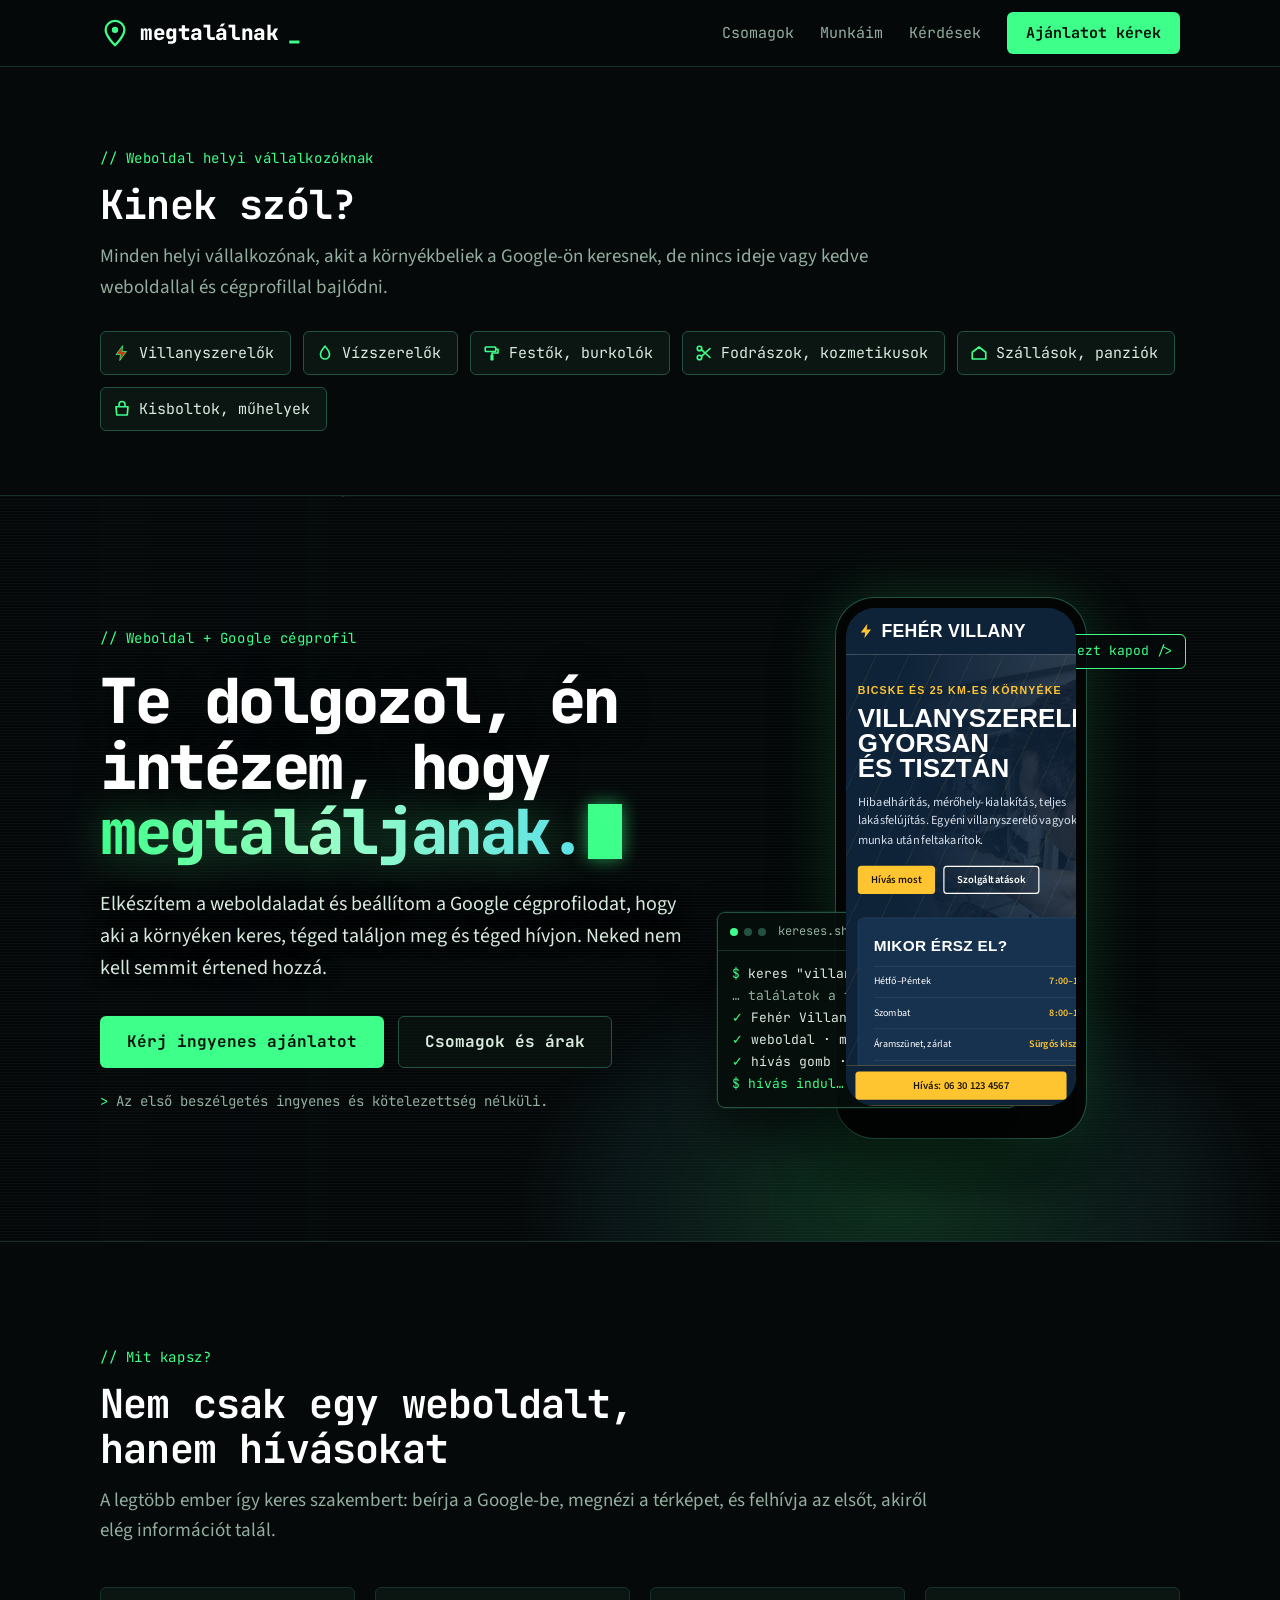
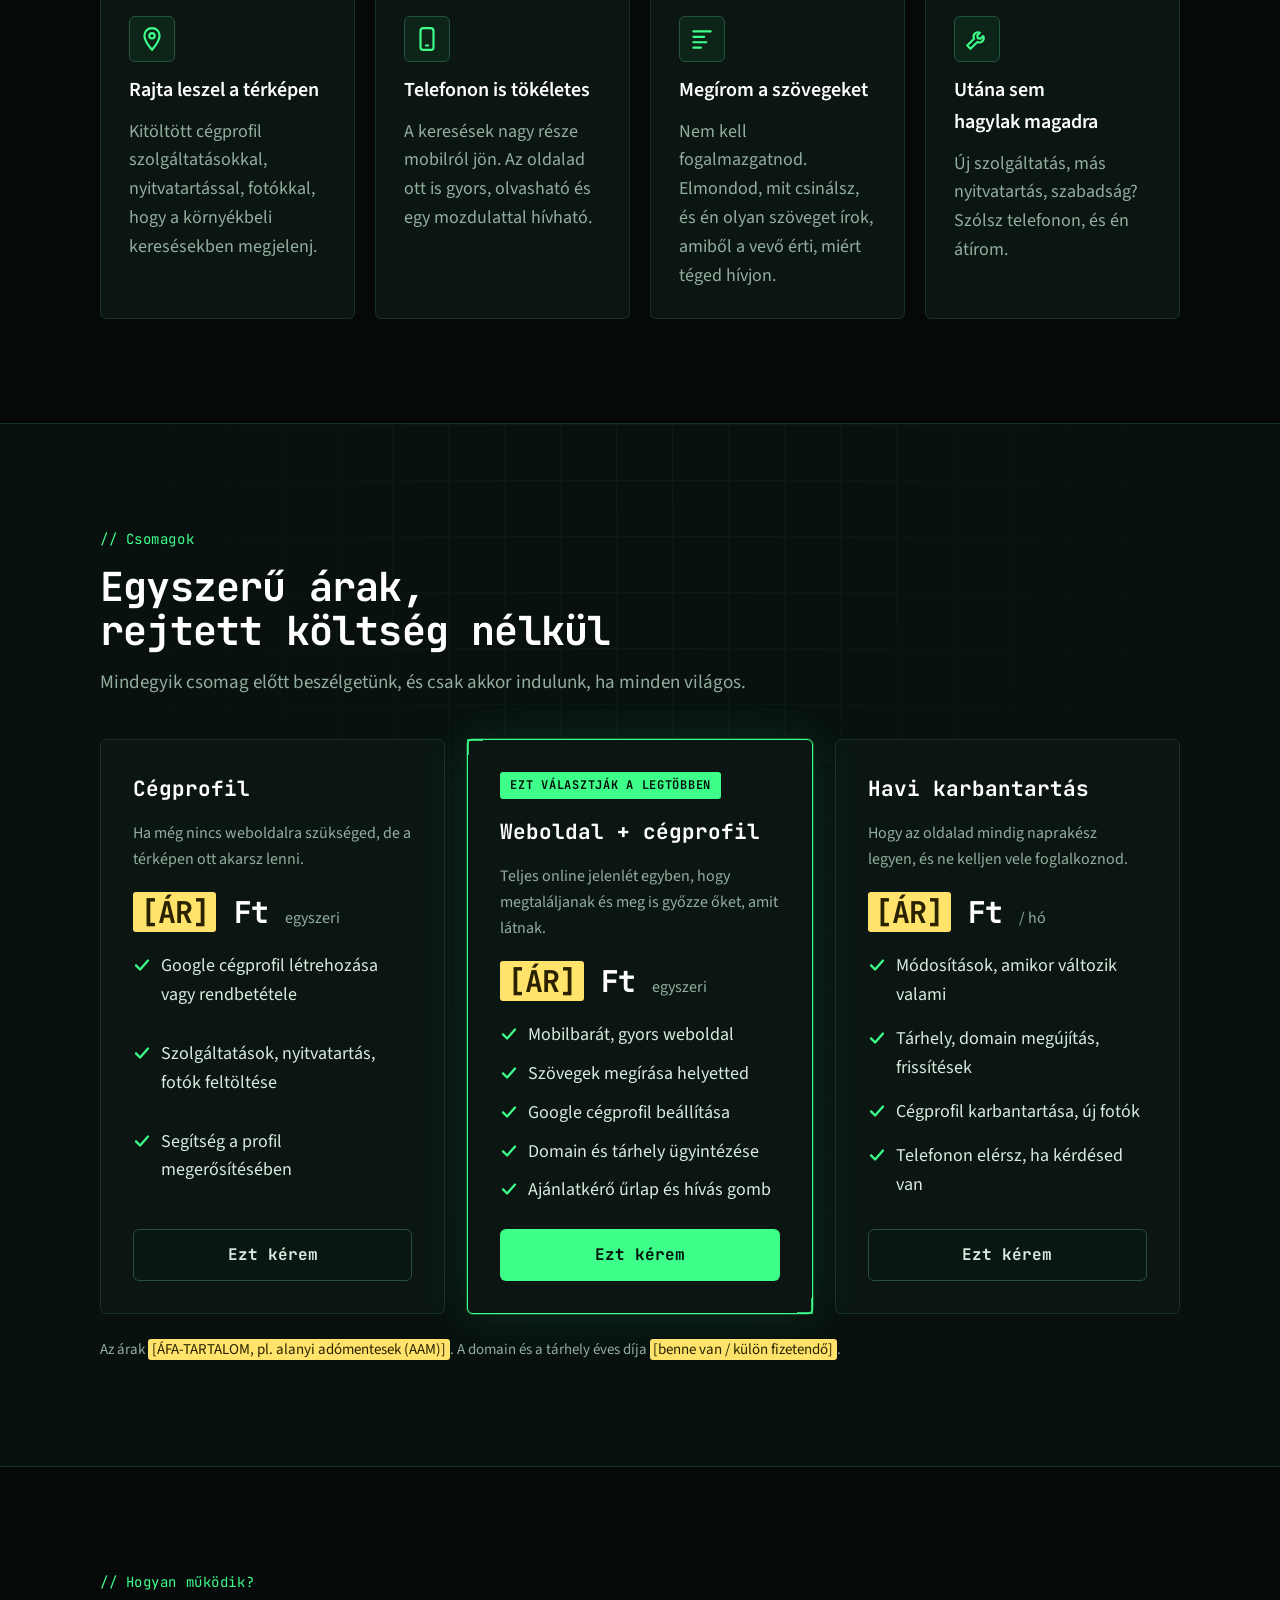
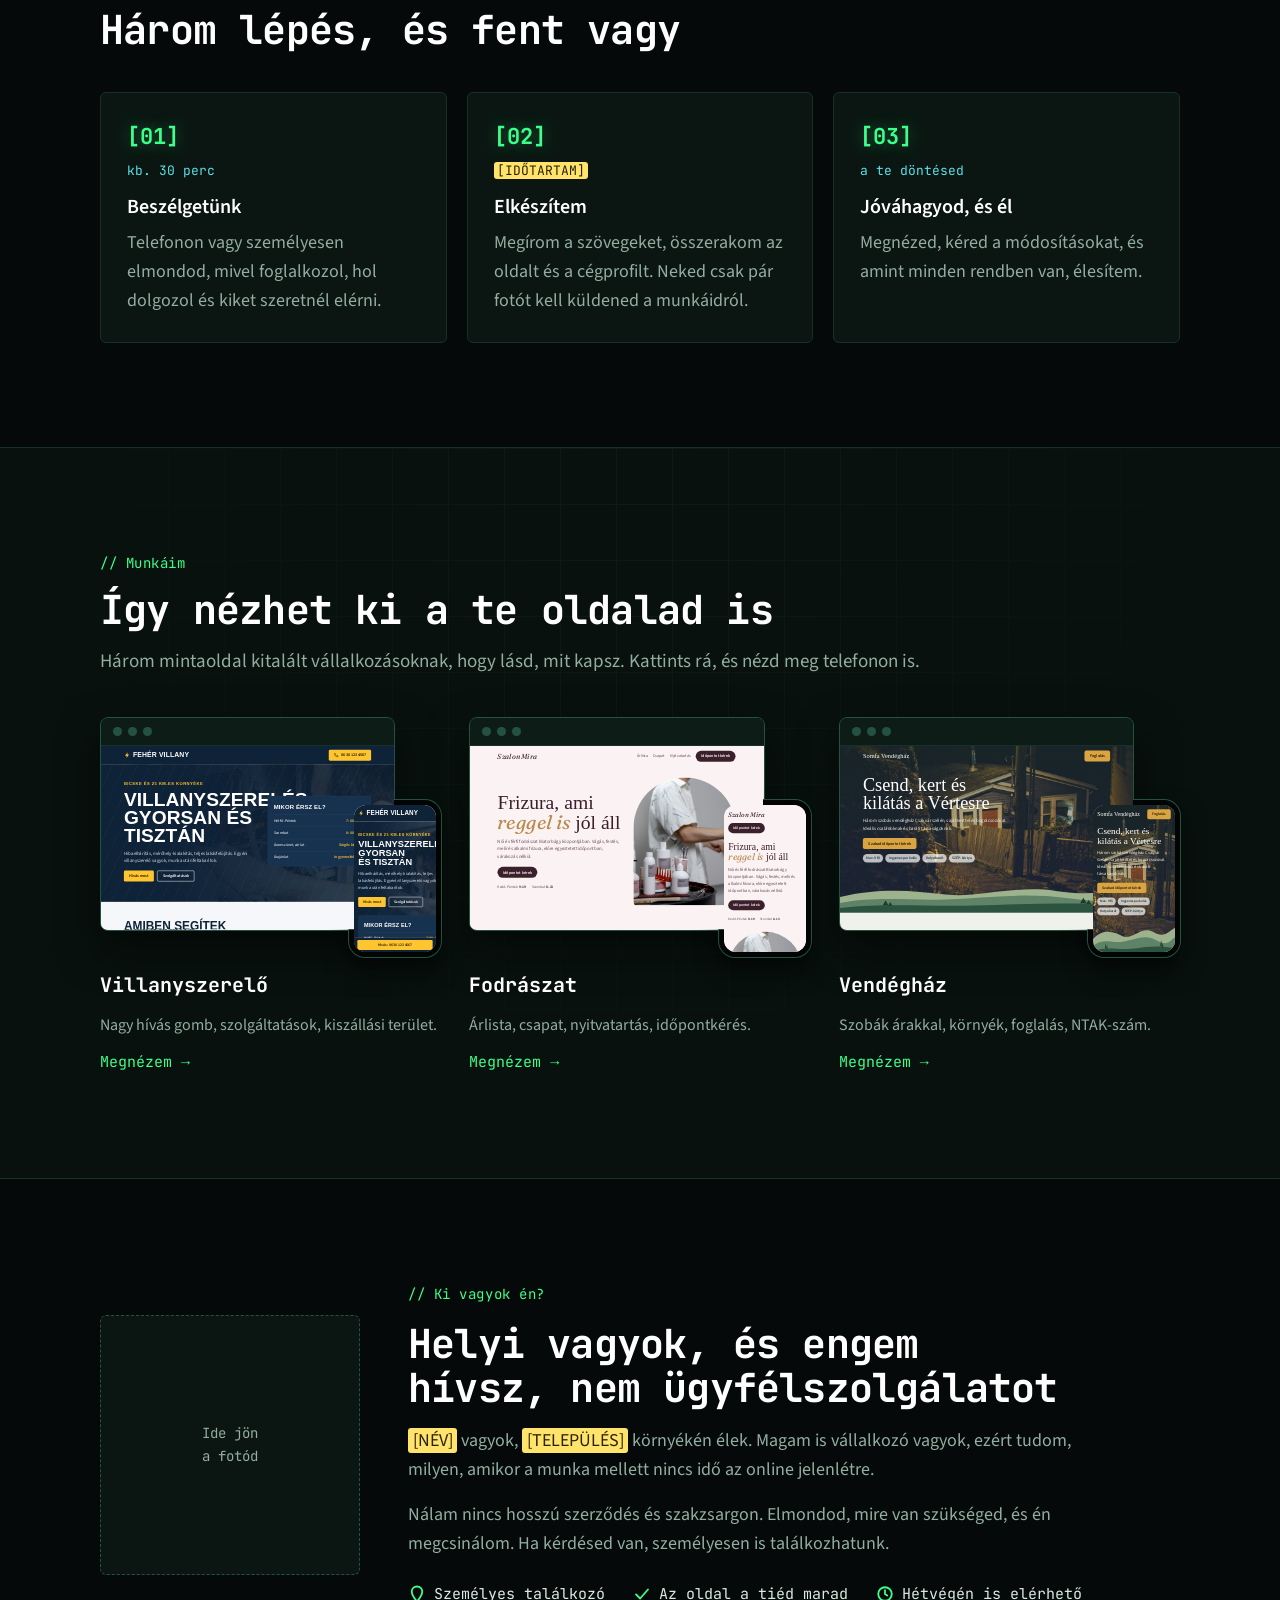
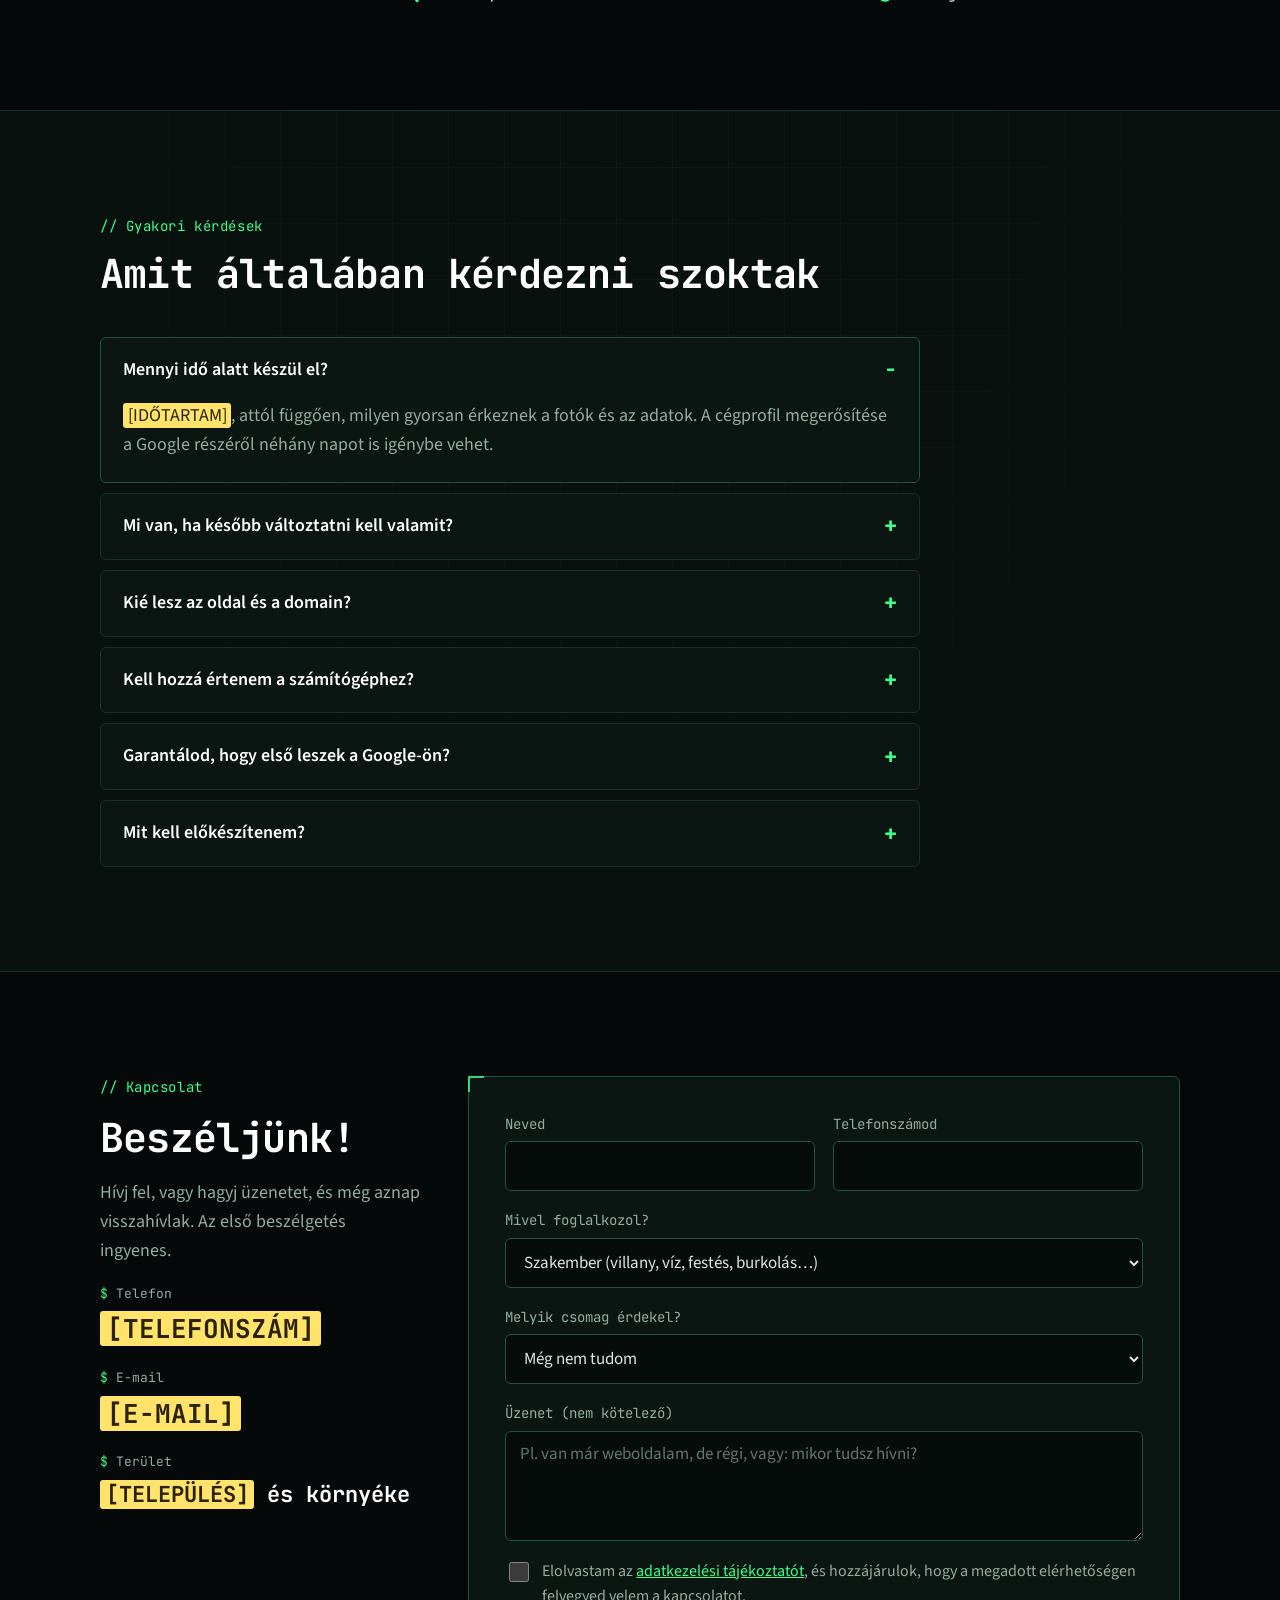
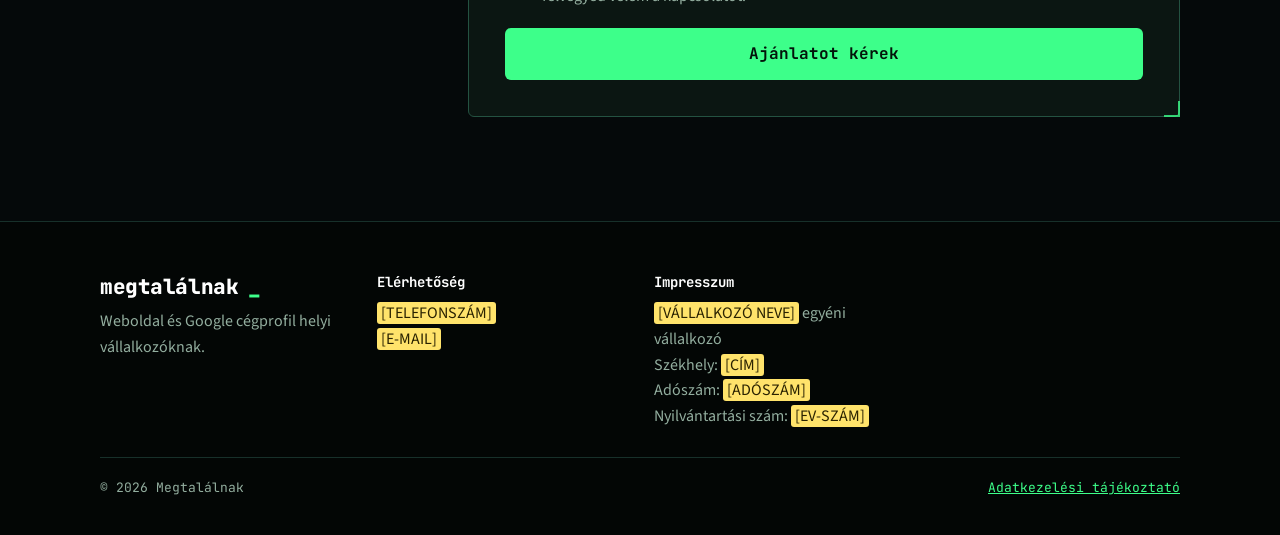
==== index.html @ 0a8e3501 "Megtalálnak weboldal Co-Authored-By: Claude Opus 5.5 <noreply@anthropic.com>" ====
<!doctype html>
<html lang="hu">
<head>
<meta charset="utf-8">
<meta name="viewport" content="width=device-width, initial-scale=1, viewport-fit=cover">
<title>Megtalálnak – weboldal és Google cégprofil helyi vállalkozóknak</title>
<meta name="description" content="Weboldalt készítek és beállítom a Google cégprofilodat, hogy a környékbeliek téged találjanak meg és téged hívjanak. Helyi vállalkozóknak, egyszerűen, havidíjas karbantartással.">
<meta property="og:type" content="website">
<meta property="og:title" content="Megtalálnak – weboldal és Google cégprofil helyi vállalkozóknak">
<meta property="og:description" content="Te dolgozol, én intézem, hogy megtaláljanak.">
<meta property="og:image" content="assets/img/villany-desktop.webp">
<meta property="og:locale" content="hu_HU">
<link rel="icon" href="assets/img/favicon.svg" type="image/svg+xml">
<link rel="stylesheet" href="assets/fonts/fonts.css">
<link rel="stylesheet" href="assets/css/style.css">
<script type="application/ld+json">
{"@context":"https://schema.org","@type":"ProfessionalService","name":"Megtalálnak","description":"Weboldal és Google cégprofil készítése helyi vállalkozóknak.","telephone":"[TELEFONSZÁM]","email":"[E-MAIL]","areaServed":"[TELEPÜLÉS] és környéke","url":"https://[DOMAIN]/"}
</script>
</head>
<body>
<a class="skip" href="#tartalom">Ugrás a tartalomra</a>

<header class="top">
<div class="wrap">
<a class="brand" href="#tartalom" aria-label="Megtalálnak – az oldal eleje">
<svg aria-hidden="true" width="30" height="30" viewBox="0 0 32 32"><path d="M16 3c-5.5 0-10 4.3-10 9.6C6 19.6 16 29 16 29s10-9.4 10-16.4C26 7.3 21.5 3 16 3z" fill="none" stroke="#3DFF8A" stroke-width="2.4"></path><circle cx="16" cy="12.6" r="3.4" fill="#3DFF8A"></circle></svg>
megtalálnak<span class="dot">_</span></a>
<nav class="nav" aria-label="Fő menü">
<a href="#csomagok">Csomagok</a>
<a href="#munkak">Munkáim</a>
<a href="#gyik">Kérdések</a>
<a class="btn btn-primary" href="#kapcsolat">Ajánlatot kérek</a>
</nav>
</div>
</header>

<main id="tartalom">

<section class="who" aria-labelledby="kinek">
<div class="wrap">
<div class="who-lead">
<span class="eyebrow">Weboldal helyi vállalkozóknak</span>
<h2 id="kinek">Kinek szól?</h2>
<p>Minden helyi vállalkozónak, akit a környékbeliek a Google-ön keresnek, de nincs ideje vagy kedve weboldallal és cégprofillal bajlódni.</p>
</div>
<ul class="chips">
<li><svg aria-hidden="true" width="18" height="18" viewBox="0 0 24 24" fill="#B8430B"><path d="M13 2 4 14h6l-1 8 9-12h-6z"></path></svg>Villanyszerelők</li>
<li><svg aria-hidden="true" width="18" height="18" viewBox="0 0 24 24" fill="none" stroke="#B8430B" stroke-width="2.2" stroke-linecap="round"><path d="M12 3s6 6.5 6 11a6 6 0 0 1-12 0c0-4.5 6-11 6-11z"></path></svg>Vízszerelők</li>
<li><svg aria-hidden="true" width="18" height="18" viewBox="0 0 24 24" fill="none" stroke="#B8430B" stroke-width="2.2" stroke-linecap="round" stroke-linejoin="round"><rect x="3" y="4" width="14" height="6" rx="1"></rect><path d="M17 7h3v5h-8v3M11 15h2v6h-2z"></path></svg>Festők, burkolók</li>
<li><svg aria-hidden="true" width="18" height="18" viewBox="0 0 24 24" fill="none" stroke="#B8430B" stroke-width="2.2" stroke-linecap="round"><circle cx="6" cy="6" r="3"></circle><circle cx="6" cy="18" r="3"></circle><path d="M8.5 7.5 20 18M8.5 16.5 20 6"></path></svg>Fodrászok, kozmetikusok</li>
<li><svg aria-hidden="true" width="18" height="18" viewBox="0 0 24 24" fill="none" stroke="#B8430B" stroke-width="2.2" stroke-linecap="round" stroke-linejoin="round"><path d="M3 11 12 4l9 7v9H3z"></path></svg>Szállások, panziók</li>
<li><svg aria-hidden="true" width="18" height="18" viewBox="0 0 24 24" fill="none" stroke="#B8430B" stroke-width="2.2" stroke-linecap="round" stroke-linejoin="round"><path d="M4 9h16l-1 11H5zM8 9V6a4 4 0 0 1 8 0v3"></path></svg>Kisboltok, műhelyek</li>
</ul>
</div>
</section>

<section class="hero" aria-labelledby="fo">
<canvas class="rain" id="rain" aria-hidden="true"></canvas>
<div class="glow" aria-hidden="true"></div>
<div class="wrap">
<div>
<span class="eyebrow">Weboldal + Google cégprofil</span>
<h1 id="fo">Te dolgozol, én intézem, hogy <span>megtaláljanak.</span><i class="cursor" aria-hidden="true"></i></h1>
<p class="lead">Elkészítem a weboldaladat és beállítom a Google cégprofilodat, hogy aki a környéken keres, téged találjon meg és téged hívjon. Neked nem kell semmit értened hozzá.</p>
<div class="actions">
<a class="btn btn-primary" href="#kapcsolat">Kérj ingyenes ajánlatot</a>
<a class="btn btn-line" href="#csomagok">Csomagok és árak</a>
</div>
<p class="note">Az első beszélgetés ingyenes és kötelezettség nélküli.</p>
</div>
<div class="visual" aria-label="Példa: így jelenik meg egy vállalkozás a keresésben és telefonon">
<div class="phone"><div class="frame" data-w="390" data-h="844"><img src="assets/img/villany-mobile.webp" alt="Egy mintaoldal telefonon: Fehér Villany, villanyszerelő" width="390" height="844"><iframe src="minta/villanyszerelo.html" title="Élő előnézet" tabindex="-1" aria-hidden="true" loading="lazy" scrolling="no"></iframe></div></div>
<div class="term" aria-hidden="true">
<div class="tb"><i></i><i></i><i></i><span>kereses.sh</span></div>
<div class="tc" id="term">
<span><span class="p">$</span> keres "villanyszerelő bicske"</span>
<span class="dim">… találatok a térképen</span>
<span><span class="ok">✓</span> Fehér Villany · <span class="c">nyitva</span></span>
<span><span class="ok">✓</span> weboldal · mobilbarát</span>
<span><span class="ok">✓</span> hívás gomb · 1 koppintás</span>
<span><span class="p">$</span> <span class="ok">hívás indul…</span></span>
</div>
</div>
<div class="tag" aria-hidden="true">&lt;ezt kapod /&gt;</div>
</div>
</div>
</section>

<section class="sec" aria-labelledby="mit">
<div class="wrap">
<div class="sec-head">
<span class="eyebrow">Mit kapsz?</span>
<h2 id="mit">Nem csak egy weboldalt, hanem hívásokat</h2>
<p>A legtöbb ember így keres szakembert: beírja a Google-be, megnézi a térképet, és felhívja az elsőt, akiről elég információt talál.</p>
</div>
<div class="gets">
<div class="get"><div class="ic"><svg aria-hidden="true" width="26" height="26" viewBox="0 0 24 24" fill="none" stroke="#16243A" stroke-width="2" stroke-linecap="round" stroke-linejoin="round"><path d="M12 2c-4 0-7 3-7 6.8C5 14 12 22 12 22s7-8 7-13.2C19 5 16 2 12 2z"></path><circle cx="12" cy="9" r="2.5"></circle></svg></div><h3>Rajta leszel a térképen</h3><p>Kitöltött cégprofil szolgáltatásokkal, nyitvatartással, fotókkal, hogy a környékbeli keresésekben megjelenj.</p></div>
<div class="get"><div class="ic"><svg aria-hidden="true" width="26" height="26" viewBox="0 0 24 24" fill="none" stroke="#16243A" stroke-width="2" stroke-linecap="round" stroke-linejoin="round"><rect x="6" y="2" width="12" height="20" rx="2.5"></rect><path d="M11 18h2"></path></svg></div><h3>Telefonon is tökéletes</h3><p>A keresések nagy része mobilról jön. Az oldalad ott is gyors, olvasható és egy mozdulattal hívható.</p></div>
<div class="get"><div class="ic"><svg aria-hidden="true" width="26" height="26" viewBox="0 0 24 24" fill="none" stroke="#16243A" stroke-width="2" stroke-linecap="round" stroke-linejoin="round"><path d="M4 5h16M4 10h10M4 15h12M4 20h7"></path></svg></div><h3>Megírom a szövegeket</h3><p>Nem kell fogalmazgatnod. Elmondod, mit csinálsz, és én olyan szöveget írok, amiből a vevő érti, miért téged hívjon.</p></div>
<div class="get"><div class="ic"><svg aria-hidden="true" width="26" height="26" viewBox="0 0 24 24" fill="none" stroke="#16243A" stroke-width="2" stroke-linecap="round" stroke-linejoin="round"><path d="M14.7 6.3a4 4 0 0 0-5.4 5.4L3 18l3 3 6.3-6.3a4 4 0 0 0 5.4-5.4l-2.5 2.5-2.4-.6-.6-2.4z"></path></svg></div><h3>Utána sem hagylak magadra</h3><p>Új szolgáltatás, más nyitvatartás, szabadság? Szólsz telefonon, és én átírom.</p></div>
</div>
</div>
</section>

<section class="sec band" id="csomagok" aria-labelledby="csomag">
<div class="wrap">
<div class="sec-head">
<span class="eyebrow">Csomagok</span>
<h2 id="csomag">Egyszerű árak, rejtett költség nélkül</h2>
<p>Mindegyik csomag előtt beszélgetünk, és csak akkor indulunk, ha minden világos.</p>
</div>
<div class="plans">
<div class="plan">
<h3>Cégprofil</h3>
<p class="for">Ha még nincs weboldalra szükséged, de a térképen ott akarsz lenni.</p>
<div class="price"><span class="ph">[ÁR]</span> Ft <small>egyszeri</small></div>
<ul>
<li><svg aria-hidden="true" width="18" height="18" viewBox="0 0 24 24" fill="none" stroke="#1E7A4C" stroke-width="3" stroke-linecap="round" stroke-linejoin="round"><path d="M4 12.5 9.5 18 20 6"></path></svg>Google cégprofil létrehozása vagy rendbetétele</li>
<li><svg aria-hidden="true" width="18" height="18" viewBox="0 0 24 24" fill="none" stroke="#1E7A4C" stroke-width="3" stroke-linecap="round" stroke-linejoin="round"><path d="M4 12.5 9.5 18 20 6"></path></svg>Szolgáltatások, nyitvatartás, fotók feltöltése</li>
<li><svg aria-hidden="true" width="18" height="18" viewBox="0 0 24 24" fill="none" stroke="#1E7A4C" stroke-width="3" stroke-linecap="round" stroke-linejoin="round"><path d="M4 12.5 9.5 18 20 6"></path></svg>Segítség a profil megerősítésében</li>
</ul>
<a class="btn btn-line" href="#kapcsolat">Ezt kérem</a>
</div>
<div class="plan hot corner">
<span class="badge">Ezt választják a legtöbben</span>
<h3>Weboldal + cégprofil</h3>
<p class="for">Teljes online jelenlét egyben, hogy megtaláljanak és meg is győzze őket, amit látnak.</p>
<div class="price"><span class="ph">[ÁR]</span> Ft <small>egyszeri</small></div>
<ul>
<li><svg aria-hidden="true" width="18" height="18" viewBox="0 0 24 24" fill="none" stroke="#1E7A4C" stroke-width="3" stroke-linecap="round" stroke-linejoin="round"><path d="M4 12.5 9.5 18 20 6"></path></svg>Mobilbarát, gyors weboldal</li>
<li><svg aria-hidden="true" width="18" height="18" viewBox="0 0 24 24" fill="none" stroke="#1E7A4C" stroke-width="3" stroke-linecap="round" stroke-linejoin="round"><path d="M4 12.5 9.5 18 20 6"></path></svg>Szövegek megírása helyetted</li>
<li><svg aria-hidden="true" width="18" height="18" viewBox="0 0 24 24" fill="none" stroke="#1E7A4C" stroke-width="3" stroke-linecap="round" stroke-linejoin="round"><path d="M4 12.5 9.5 18 20 6"></path></svg>Google cégprofil beállítása</li>
<li><svg aria-hidden="true" width="18" height="18" viewBox="0 0 24 24" fill="none" stroke="#1E7A4C" stroke-width="3" stroke-linecap="round" stroke-linejoin="round"><path d="M4 12.5 9.5 18 20 6"></path></svg>Domain és tárhely ügyintézése</li>
<li><svg aria-hidden="true" width="18" height="18" viewBox="0 0 24 24" fill="none" stroke="#1E7A4C" stroke-width="3" stroke-linecap="round" stroke-linejoin="round"><path d="M4 12.5 9.5 18 20 6"></path></svg>Ajánlatkérő űrlap és hívás gomb</li>
</ul>
<a class="btn btn-primary" href="#kapcsolat">Ezt kérem</a>
</div>
<div class="plan">
<h3>Havi karbantartás</h3>
<p class="for">Hogy az oldalad mindig naprakész legyen, és ne kelljen vele foglalkoznod.</p>
<div class="price"><span class="ph">[ÁR]</span> Ft <small>/ hó</small></div>
<ul>
<li><svg aria-hidden="true" width="18" height="18" viewBox="0 0 24 24" fill="none" stroke="#1E7A4C" stroke-width="3" stroke-linecap="round" stroke-linejoin="round"><path d="M4 12.5 9.5 18 20 6"></path></svg>Módosítások, amikor változik valami</li>
<li><svg aria-hidden="true" width="18" height="18" viewBox="0 0 24 24" fill="none" stroke="#1E7A4C" stroke-width="3" stroke-linecap="round" stroke-linejoin="round"><path d="M4 12.5 9.5 18 20 6"></path></svg>Tárhely, domain megújítás, frissítések</li>
<li><svg aria-hidden="true" width="18" height="18" viewBox="0 0 24 24" fill="none" stroke="#1E7A4C" stroke-width="3" stroke-linecap="round" stroke-linejoin="round"><path d="M4 12.5 9.5 18 20 6"></path></svg>Cégprofil karbantartása, új fotók</li>
<li><svg aria-hidden="true" width="18" height="18" viewBox="0 0 24 24" fill="none" stroke="#1E7A4C" stroke-width="3" stroke-linecap="round" stroke-linejoin="round"><path d="M4 12.5 9.5 18 20 6"></path></svg>Telefonon elérsz, ha kérdésed van</li>
</ul>
<a class="btn btn-line" href="#kapcsolat">Ezt kérem</a>
</div>
</div>
<p class="fine">Az árak <span class="ph">[ÁFA-TARTALOM, pl. alanyi adómentesek (AAM)]</span>. A domain és a tárhely éves díja <span class="ph">[benne van / külön fizetendő]</span>.</p>
</div>
</section>

<section class="sec" id="hogyan" aria-labelledby="folyamat">
<div class="wrap">
<div class="sec-head">
<span class="eyebrow">Hogyan működik?</span>
<h2 id="folyamat">Három lépés, és fent vagy</h2>
</div>
<ol class="steps">
<li><span class="t">kb. 30 perc</span><h3>Beszélgetünk</h3><p>Telefonon vagy személyesen elmondod, mivel foglalkozol, hol dolgozol és kiket szeretnél elérni.</p></li>
<li><span class="t"><span class="ph">[IDŐTARTAM]</span></span><h3>Elkészítem</h3><p>Megírom a szövegeket, összerakom az oldalt és a cégprofilt. Neked csak pár fotót kell küldened a munkáidról.</p></li>
<li><span class="t">a te döntésed</span><h3>Jóváhagyod, és él</h3><p>Megnézed, kéred a módosításokat, és amint minden rendben van, élesítem.</p></li>
</ol>
</div>
</section>

<section class="sec band" id="munkak" aria-labelledby="munka">
<div class="wrap">
<div class="sec-head">
<span class="eyebrow">Munkáim</span>
<h2 id="munka">Így nézhet ki a te oldalad is</h2>
<p>Három mintaoldal kitalált vállalkozásoknak, hogy lásd, mit kapsz. Kattints rá, és nézd meg telefonon is.</p>
</div>
<div class="works">
<a class="work" href="minta/villanyszerelo.html">
<div class="shot"><div class="browser"><div class="bar"><i></i><i></i><i></i></div><div class="frame" data-w="1280" data-h="800"><img src="assets/img/villany-desktop.webp" alt="Villanyszerelő mintaoldal számítógépen" width="1280" height="800"><iframe src="minta/villanyszerelo.html" title="Élő előnézet" tabindex="-1" aria-hidden="true" loading="lazy" scrolling="no"></iframe></div></div><div class="mini"><div class="frame" data-w="390" data-h="700"><img src="assets/img/villany-mobile.webp" alt="" width="390" height="844"><iframe src="minta/villanyszerelo.html" title="Élő előnézet" tabindex="-1" aria-hidden="true" loading="lazy" scrolling="no"></iframe></div></div></div>
<h3>Villanyszerelő</h3><p>Nagy hívás gomb, szolgáltatások, kiszállási terület.</p><span class="go">Megnézem →</span>
</a>
<a class="work" href="minta/fodraszat.html">
<div class="shot"><div class="browser"><div class="bar"><i></i><i></i><i></i></div><div class="frame" data-w="1280" data-h="800"><img src="assets/img/fodrasz-desktop.webp" alt="Fodrászat mintaoldal számítógépen" width="1280" height="800"><iframe src="minta/fodraszat.html" title="Élő előnézet" tabindex="-1" aria-hidden="true" loading="lazy" scrolling="no"></iframe></div></div><div class="mini"><div class="frame" data-w="390" data-h="700"><img src="assets/img/fodrasz-mobile.webp" alt="" width="390" height="844"><iframe src="minta/fodraszat.html" title="Élő előnézet" tabindex="-1" aria-hidden="true" loading="lazy" scrolling="no"></iframe></div></div></div>
<h3>Fodrászat</h3><p>Árlista, csapat, nyitvatartás, időpontkérés.</p><span class="go">Megnézem →</span>
</a>
<a class="work" href="minta/panzio.html">
<div class="shot"><div class="browser"><div class="bar"><i></i><i></i><i></i></div><div class="frame" data-w="1280" data-h="800"><img src="assets/img/panzio-desktop.webp" alt="Vendégház mintaoldal számítógépen" width="1280" height="800"><iframe src="minta/panzio.html" title="Élő előnézet" tabindex="-1" aria-hidden="true" loading="lazy" scrolling="no"></iframe></div></div><div class="mini"><div class="frame" data-w="390" data-h="700"><img src="assets/img/panzio-mobile.webp" alt="" width="390" height="844"><iframe src="minta/panzio.html" title="Élő előnézet" tabindex="-1" aria-hidden="true" loading="lazy" scrolling="no"></iframe></div></div></div>
<h3>Vendégház</h3><p>Szobák árakkal, környék, foglalás, NTAK-szám.</p><span class="go">Megnézem →</span>
</a>
</div>
</div>
</section>

<section class="sec" aria-labelledby="rolam">
<div class="wrap about">
<div class="portrait"><span>Ide jön<br>a fotód</span></div>
<div class="about-text">
<span class="eyebrow">Ki vagyok én?</span>
<h2 id="rolam">Helyi vagyok, és engem hívsz, nem ügyfélszolgálatot</h2>
<p><span class="ph">[NÉV]</span> vagyok, <span class="ph">[TELEPÜLÉS]</span> környékén élek. Magam is vállalkozó vagyok, ezért tudom, milyen, amikor a munka mellett nincs idő az online jelenlétre.</p>
<p>Nálam nincs hosszú szerződés és szakzsargon. Elmondod, mire van szükséged, és én megcsinálom. Ha kérdésed van, személyesen is találkozhatunk.</p>
<ul class="facts">
<li><svg aria-hidden="true" width="18" height="18" viewBox="0 0 24 24" fill="none" stroke="#B8430B" stroke-width="2.4" stroke-linecap="round" stroke-linejoin="round"><path d="M12 2c-4 0-7 3-7 6.8C5 14 12 22 12 22s7-8 7-13.2C19 5 16 2 12 2z"></path></svg>Személyes találkozó</li>
<li><svg aria-hidden="true" width="18" height="18" viewBox="0 0 24 24" fill="none" stroke="#B8430B" stroke-width="2.4" stroke-linecap="round" stroke-linejoin="round"><path d="M4 12.5 9.5 18 20 6"></path></svg>Az oldal a tiéd marad</li>
<li><svg aria-hidden="true" width="18" height="18" viewBox="0 0 24 24" fill="none" stroke="#B8430B" stroke-width="2.4" stroke-linecap="round" stroke-linejoin="round"><circle cx="12" cy="12" r="9"></circle><path d="M12 7v5l3 2"></path></svg>Hétvégén is elérhető</li>
</ul>
</div>
</div>
</section>

<section class="sec band" id="gyik" aria-labelledby="kerdesek">
<div class="wrap">
<div class="sec-head"><span class="eyebrow">Gyakori kérdések</span><h2 id="kerdesek">Amit általában kérdezni szoktak</h2></div>
<div class="faq">
<details open><summary>Mennyi idő alatt készül el?</summary><p><span class="ph">[IDŐTARTAM]</span>, attól függően, milyen gyorsan érkeznek a fotók és az adatok. A cégprofil megerősítése a Google részéről néhány napot is igénybe vehet.</p></details>
<details><summary>Mi van, ha később változtatni kell valamit?</summary><p>Havi karbantartással csak szólsz, és átírom. Karbantartás nélkül is megoldom, előre megbeszélt áron.</p></details>
<details><summary>Kié lesz az oldal és a domain?</summary><p>A tiéd. A domain a te nevedre kerül, a cégprofil tulajdonosa te leszel, és ha egyszer máshoz vinnéd, minden fájlt megkapsz.</p></details>
<details><summary>Kell hozzá értenem a számítógéphez?</summary><p>Nem. Elég, ha elmondod, mivel foglalkozol, és küldesz pár fotót telefonról. A többit én intézem.</p></details>
<details><summary>Garantálod, hogy első leszek a Google-ön?</summary><p>Ezt senki nem tudja tisztességesen megígérni. Azt garantálom, hogy a profilod és az oldalad teljes, pontos és rendben lesz, mert ez az alapja annak, hogy a környékbeli keresésekben megjelenj.</p></details>
<details><summary>Mit kell előkészítenem?</summary><p>A cég adatait (név, cím, adószám), a szolgáltatásaidat, a nyitvatartást és 5–10 fotót a munkáidról vagy az üzletedről. Ha nincs jó fotód, segítek.</p></details>
</div>
</div>
</section>

<section class="sec" id="kapcsolat" aria-labelledby="beszeljunk">
<div class="wrap contact">
<div class="contact-info">
<span class="eyebrow">Kapcsolat</span>
<h2 id="beszeljunk">Beszéljünk!</h2>
<p>Hívj fel, vagy hagyj üzenetet, és még aznap visszahívlak. Az első beszélgetés ingyenes.</p>
<div class="direct"><span class="lbl">Telefon</span><a class="val" href="tel:[TELEFONSZÁM]"><span class="ph">[TELEFONSZÁM]</span></a></div>
<div class="direct"><span class="lbl">E-mail</span><span class="val"><span class="ph">[E-MAIL]</span></span></div>
<div class="direct"><span class="lbl">Terület</span><span class="val" style="font-size:22px"><span class="ph">[TELEPÜLÉS]</span> és környéke</span></div>
</div>
<form class="quote corner" id="ajanlat" data-endpoint="" novalidate>
<div class="two">
<div class="field"><label for="f-nev">Neved</label><input id="f-nev" name="nev" type="text" autocomplete="name" required></div>
<div class="field"><label for="f-tel">Telefonszámod</label><input id="f-tel" name="telefon" type="tel" autocomplete="tel" required></div>
</div>
<div class="field"><label for="f-tipus">Mivel foglalkozol?</label>
<select id="f-tipus" name="tevekenyseg"><option>Szakember (villany, víz, festés, burkolás…)</option><option>Szépségipar (fodrász, kozmetikus…)</option><option>Szállás, vendéglátás</option><option>Üzlet, műhely</option><option>Egyéb</option></select></div>
<div class="field"><label for="f-csomag">Melyik csomag érdekel?</label>
<select id="f-csomag" name="csomag"><option>Még nem tudom</option><option>Cégprofil</option><option>Weboldal + cégprofil</option><option>Havi karbantartás</option></select></div>
<div class="field"><label for="f-uzenet">Üzenet (nem kötelező)</label><textarea id="f-uzenet" name="uzenet" placeholder="Pl. van már weboldalam, de régi, vagy: mikor tudsz hívni?"></textarea></div>
<label class="check" for="f-ok"><input id="f-ok" name="adatkezeles" type="checkbox" required><span>Elolvastam az <a href="adatvedelem.html">adatkezelési tájékoztatót</a>, és hozzájárulok, hogy a megadott elérhetőségen felvegyed velem a kapcsolatot.</span></label>
<button class="btn btn-primary" type="submit">Ajánlatot kérek</button>
<p class="form-msg" id="f-msg" hidden></p>
</form>
</div>
</section>

</main>

<footer class="foot">
<div class="wrap">
<div><a class="brand" href="#tartalom">megtalálnak<span class="dot">_</span></a><p>Weboldal és Google cégprofil helyi vállalkozóknak.</p></div>
<div><strong>Elérhetőség</strong><p><span class="ph">[TELEFONSZÁM]</span><br><span class="ph">[E-MAIL]</span></p></div>
<div><strong>Impresszum</strong><p><span class="ph">[VÁLLALKOZÓ NEVE]</span> egyéni vállalkozó<br>Székhely: <span class="ph">[CÍM]</span><br>Adószám: <span class="ph">[ADÓSZÁM]</span><br>Nyilvántartási szám: <span class="ph">[EV-SZÁM]</span></p></div>
<div class="legal"><span>© 2026 Megtalálnak</span><a href="adatvedelem.html">Adatkezelési tájékoztató</a></div>
</div>
</footer>

<div class="callbar"><a class="btn btn-primary" href="tel:[TELEFONSZÁM]">Hívás</a><a class="btn btn-line" href="#kapcsolat">Ajánlatkérés</a></div>

<script>
(function(){
  var frames=document.querySelectorAll('.frame');
  function fit(f){var w=+f.dataset.w,ifr=f.querySelector('iframe');if(!ifr)return;var s=f.clientWidth/w;ifr.style.width=w+'px';ifr.style.height=(+f.dataset.h)+'px';ifr.style.transform='scale('+s+')'}
  frames.forEach(function(f){var ifr=f.querySelector('iframe');ifr.addEventListener('load',function(){try{if(ifr.contentDocument&&ifr.contentDocument.body&&ifr.contentDocument.body.childElementCount)f.classList.add('live')}catch(e){f.classList.add('live')}});fit(f)});
  if(window.ResizeObserver){var ro=new ResizeObserver(function(es){es.forEach(function(e){fit(e.target)})});frames.forEach(function(f){ro.observe(f)})}
  else window.addEventListener('resize',function(){frames.forEach(fit)});
})();
(function(){
  var c=document.getElementById('rain');if(!c||!c.getContext)return;
  var x=c.getContext('2d'),chars='01アイウエオカキクケコサシスセソ<>/{}=+*ÁÉŐŰMEGTALÁLNAK'.split(''),fs=16,cols,drops,w,h;
  function size(){var r=c.getBoundingClientRect(),d=Math.min(window.devicePixelRatio||1,2);w=r.width;h=r.height;c.width=w*d;c.height=h*d;x.setTransform(d,0,0,d,0,0);cols=Math.ceil(w/fs);drops=[];for(var i=0;i<cols;i++)drops[i]=Math.random()*-h/fs;x.fillStyle='#05090A';x.fillRect(0,0,w,h)}
  function frame(){x.fillStyle='rgba(5,9,10,0.06)';x.fillRect(0,0,w,h);x.font=fs+'px "JetBrains Mono",monospace';
    for(var i=0;i<cols;i++){var ch=chars[(Math.random()*chars.length)|0],y=drops[i]*fs;
      x.fillStyle=Math.random()>.975?'#D9FFE8':'rgba(61,255,138,'+(0.55+Math.random()*0.45)+')';x.fillText(ch,i*fs,y);
      if(y>h&&Math.random()>.975)drops[i]=0;drops[i]+=0.55}}
  size();window.addEventListener('resize',size);
  var still=window.matchMedia&&window.matchMedia('(prefers-reduced-motion: reduce)').matches;
  if(still){for(var k=0;k<60;k++)frame();return}
  var last=0;(function loop(t){requestAnimationFrame(loop);if(t-last<45)return;last=t;frame()})(0);
})();
(function(){
  var form=document.getElementById('ajanlat');var msg=document.getElementById('f-msg');
  if(!form)return;
  form.addEventListener('submit',function(e){
    e.preventDefault();
    var nev=form.elements.nev.value.trim(),tel=form.elements.telefon.value.trim(),ok=form.elements.adatkezeles.checked;
    msg.hidden=false;msg.className='form-msg';
    if(!nev||!tel){msg.textContent='Kérlek, add meg a neved és a telefonszámod, hogy vissza tudjalak hívni.';return}
    if(!ok){msg.textContent='Az elküldéshez fogadd el az adatkezelési tájékoztatót.';return}
    var url=form.getAttribute('data-endpoint');
    if(!url){msg.textContent='Az űrlap még nincs bekötve. Addig hívj a fenti telefonszámon.';return}
    fetch(url,{method:'POST',body:new FormData(form),headers:{'Accept':'application/json'}})
      .then(function(r){if(!r.ok)throw 0;form.reset();msg.className='form-msg ok';msg.textContent='Köszönöm! Megkaptam az üzeneted, hamarosan hívlak.'})
      .catch(function(){msg.textContent='Nem sikerült elküldeni. Kérlek, hívj telefonon.'});
  });
})();
</script>
</body>
</html>
---- assets/fonts/fonts.css ----
@font-face{font-family:'Bricolage Grotesque';font-style:normal;font-weight:500;font-display:swap;src:url('../fonts/bricolage-grotesque-latin-500-normal.woff2') format('woff2');unicode-range:U+0000-00FF,U+0131,U+0152-0153,U+02BB-02BC,U+02C6,U+02DA,U+02DC,U+0304,U+0308,U+0329,U+2000-206F,U+2074,U+20AC,U+2122,U+2191,U+2193,U+2212,U+2215,U+FEFF,U+FFFD}
@font-face{font-family:'Bricolage Grotesque';font-style:normal;font-weight:500;font-display:swap;src:url('../fonts/bricolage-grotesque-latin-ext-500-normal.woff2') format('woff2');unicode-range:U+0100-02AF,U+0304,U+0308,U+0329,U+1E00-1E9F,U+1EF2-1EFF,U+2020,U+20A0-20AB,U+20AD-20C0,U+2113,U+2C60-2C7F,U+A720-A7FF}
@font-face{font-family:'Bricolage Grotesque';font-style:normal;font-weight:700;font-display:swap;src:url('../fonts/bricolage-grotesque-latin-700-normal.woff2') format('woff2');unicode-range:U+0000-00FF,U+0131,U+0152-0153,U+02BB-02BC,U+02C6,U+02DA,U+02DC,U+0304,U+0308,U+0329,U+2000-206F,U+2074,U+20AC,U+2122,U+2191,U+2193,U+2212,U+2215,U+FEFF,U+FFFD}
@font-face{font-family:'Bricolage Grotesque';font-style:normal;font-weight:700;font-display:swap;src:url('../fonts/bricolage-grotesque-latin-ext-700-normal.woff2') format('woff2');unicode-range:U+0100-02AF,U+0304,U+0308,U+0329,U+1E00-1E9F,U+1EF2-1EFF,U+2020,U+20A0-20AB,U+20AD-20C0,U+2113,U+2C60-2C7F,U+A720-A7FF}
@font-face{font-family:'Bricolage Grotesque';font-style:normal;font-weight:800;font-display:swap;src:url('../fonts/bricolage-grotesque-latin-800-normal.woff2') format('woff2');unicode-range:U+0000-00FF,U+0131,U+0152-0153,U+02BB-02BC,U+02C6,U+02DA,U+02DC,U+0304,U+0308,U+0329,U+2000-206F,U+2074,U+20AC,U+2122,U+2191,U+2193,U+2212,U+2215,U+FEFF,U+FFFD}
@font-face{font-family:'Bricolage Grotesque';font-style:normal;font-weight:800;font-display:swap;src:url('../fonts/bricolage-grotesque-latin-ext-800-normal.woff2') format('woff2');unicode-range:U+0100-02AF,U+0304,U+0308,U+0329,U+1E00-1E9F,U+1EF2-1EFF,U+2020,U+20A0-20AB,U+20AD-20C0,U+2113,U+2C60-2C7F,U+A720-A7FF}
@font-face{font-family:'Source Sans 3';font-style:normal;font-weight:400;font-display:swap;src:url('../fonts/source-sans-3-latin-400-normal.woff2') format('woff2');unicode-range:U+0000-00FF,U+0131,U+0152-0153,U+02BB-02BC,U+02C6,U+02DA,U+02DC,U+0304,U+0308,U+0329,U+2000-206F,U+2074,U+20AC,U+2122,U+2191,U+2193,U+2212,U+2215,U+FEFF,U+FFFD}
@font-face{font-family:'Source Sans 3';font-style:normal;font-weight:400;font-display:swap;src:url('../fonts/source-sans-3-latin-ext-400-normal.woff2') format('woff2');unicode-range:U+0100-02AF,U+0304,U+0308,U+0329,U+1E00-1E9F,U+1EF2-1EFF,U+2020,U+20A0-20AB,U+20AD-20C0,U+2113,U+2C60-2C7F,U+A720-A7FF}
@font-face{font-family:'Source Sans 3';font-style:normal;font-weight:600;font-display:swap;src:url('../fonts/source-sans-3-latin-600-normal.woff2') format('woff2');unicode-range:U+0000-00FF,U+0131,U+0152-0153,U+02BB-02BC,U+02C6,U+02DA,U+02DC,U+0304,U+0308,U+0329,U+2000-206F,U+2074,U+20AC,U+2122,U+2191,U+2193,U+2212,U+2215,U+FEFF,U+FFFD}
@font-face{font-family:'Source Sans 3';font-style:normal;font-weight:600;font-display:swap;src:url('../fonts/source-sans-3-latin-ext-600-normal.woff2') format('woff2');unicode-range:U+0100-02AF,U+0304,U+0308,U+0329,U+1E00-1E9F,U+1EF2-1EFF,U+2020,U+20A0-20AB,U+20AD-20C0,U+2113,U+2C60-2C7F,U+A720-A7FF}
@font-face{font-family:'Fraunces';font-style:normal;font-weight:400;font-display:swap;src:url('../fonts/fraunces-latin-400-normal.woff2') format('woff2');unicode-range:U+0000-00FF,U+0131,U+0152-0153,U+02BB-02BC,U+02C6,U+02DA,U+02DC,U+0304,U+0308,U+0329,U+2000-206F,U+2074,U+20AC,U+2122,U+2191,U+2193,U+2212,U+2215,U+FEFF,U+FFFD}
@font-face{font-family:'Fraunces';font-style:normal;font-weight:400;font-display:swap;src:url('../fonts/fraunces-latin-ext-400-normal.woff2') format('woff2');unicode-range:U+0100-02AF,U+0304,U+0308,U+0329,U+1E00-1E9F,U+1EF2-1EFF,U+2020,U+20A0-20AB,U+20AD-20C0,U+2113,U+2C60-2C7F,U+A720-A7FF}
@font-face{font-family:'Fraunces';font-style:normal;font-weight:600;font-display:swap;src:url('../fonts/fraunces-latin-600-normal.woff2') format('woff2');unicode-range:U+0000-00FF,U+0131,U+0152-0153,U+02BB-02BC,U+02C6,U+02DA,U+02DC,U+0304,U+0308,U+0329,U+2000-206F,U+2074,U+20AC,U+2122,U+2191,U+2193,U+2212,U+2215,U+FEFF,U+FFFD}
@font-face{font-family:'Fraunces';font-style:normal;font-weight:600;font-display:swap;src:url('../fonts/fraunces-latin-ext-600-normal.woff2') format('woff2');unicode-range:U+0100-02AF,U+0304,U+0308,U+0329,U+1E00-1E9F,U+1EF2-1EFF,U+2020,U+20A0-20AB,U+20AD-20C0,U+2113,U+2C60-2C7F,U+A720-A7FF}
@font-face{font-family:'Fraunces';font-style:italic;font-weight:400;font-display:swap;src:url('../fonts/fraunces-latin-400-italic.woff2') format('woff2');unicode-range:U+0000-00FF,U+0131,U+0152-0153,U+02BB-02BC,U+02C6,U+02DA,U+02DC,U+0304,U+0308,U+0329,U+2000-206F,U+2074,U+20AC,U+2122,U+2191,U+2193,U+2212,U+2215,U+FEFF,U+FFFD}
@font-face{font-family:'Fraunces';font-style:italic;font-weight:400;font-display:swap;src:url('../fonts/fraunces-latin-ext-400-italic.woff2') format('woff2');unicode-range:U+0100-02AF,U+0304,U+0308,U+0329,U+1E00-1E9F,U+1EF2-1EFF,U+2020,U+20A0-20AB,U+20AD-20C0,U+2113,U+2C60-2C7F,U+A720-A7FF}
@font-face{font-family:'Barlow Condensed';font-style:normal;font-weight:600;font-display:swap;src:url('../fonts/barlow-condensed-latin-600-normal.woff2') format('woff2');unicode-range:U+0000-00FF,U+0131,U+0152-0153,U+02BB-02BC,U+02C6,U+02DA,U+02DC,U+0304,U+0308,U+0329,U+2000-206F,U+2074,U+20AC,U+2122,U+2191,U+2193,U+2212,U+2215,U+FEFF,U+FFFD}
@font-face{font-family:'Barlow Condensed';font-style:normal;font-weight:600;font-display:swap;src:url('../fonts/barlow-condensed-latin-ext-600-normal.woff2') format('woff2');unicode-range:U+0100-02AF,U+0304,U+0308,U+0329,U+1E00-1E9F,U+1EF2-1EFF,U+2020,U+20A0-20AB,U+20AD-20C0,U+2113,U+2C60-2C7F,U+A720-A7FF}
@font-face{font-family:'Barlow Condensed';font-style:normal;font-weight:800;font-display:swap;src:url('../fonts/barlow-condensed-latin-800-normal.woff2') format('woff2');unicode-range:U+0000-00FF,U+0131,U+0152-0153,U+02BB-02BC,U+02C6,U+02DA,U+02DC,U+0304,U+0308,U+0329,U+2000-206F,U+2074,U+20AC,U+2122,U+2191,U+2193,U+2212,U+2215,U+FEFF,U+FFFD}
@font-face{font-family:'Barlow Condensed';font-style:normal;font-weight:800;font-display:swap;src:url('../fonts/barlow-condensed-latin-ext-800-normal.woff2') format('woff2');unicode-range:U+0100-02AF,U+0304,U+0308,U+0329,U+1E00-1E9F,U+1EF2-1EFF,U+2020,U+20A0-20AB,U+20AD-20C0,U+2113,U+2C60-2C7F,U+A720-A7FF}
@font-face{font-family:'Young Serif';font-style:normal;font-weight:400;font-display:swap;src:url('../fonts/young-serif-latin-400-normal.woff2') format('woff2');unicode-range:U+0000-00FF,U+0131,U+0152-0153,U+02BB-02BC,U+02C6,U+02DA,U+02DC,U+0304,U+0308,U+0329,U+2000-206F,U+2074,U+20AC,U+2122,U+2191,U+2193,U+2212,U+2215,U+FEFF,U+FFFD}
@font-face{font-family:'Young Serif';font-style:normal;font-weight:400;font-display:swap;src:url('../fonts/young-serif-latin-ext-400-normal.woff2') format('woff2');unicode-range:U+0100-02AF,U+0304,U+0308,U+0329,U+1E00-1E9F,U+1EF2-1EFF,U+2020,U+20A0-20AB,U+20AD-20C0,U+2113,U+2C60-2C7F,U+A720-A7FF}
@font-face{font-family:'JetBrains Mono';font-style:normal;font-weight:400;font-display:swap;src:url('../fonts/jetbrains-mono-latin-400-normal.woff2') format('woff2');unicode-range:U+0000-00FF,U+0131,U+0152-0153,U+02BB-02BC,U+02C6,U+02DA,U+02DC,U+0304,U+0308,U+0329,U+2000-206F,U+2074,U+20AC,U+2122,U+2191,U+2193,U+2212,U+2215,U+FEFF,U+FFFD}
@font-face{font-family:'JetBrains Mono';font-style:normal;font-weight:400;font-display:swap;src:url('../fonts/jetbrains-mono-latin-ext-400-normal.woff2') format('woff2');unicode-range:U+0100-02AF,U+0304,U+0308,U+0329,U+1E00-1E9F,U+1EF2-1EFF,U+2020,U+20A0-20AB,U+20AD-20C0,U+2113,U+2C60-2C7F,U+A720-A7FF}
@font-face{font-family:'JetBrains Mono';font-style:normal;font-weight:700;font-display:swap;src:url('../fonts/jetbrains-mono-latin-700-normal.woff2') format('woff2');unicode-range:U+0000-00FF,U+0131,U+0152-0153,U+02BB-02BC,U+02C6,U+02DA,U+02DC,U+0304,U+0308,U+0329,U+2000-206F,U+2074,U+20AC,U+2122,U+2191,U+2193,U+2212,U+2215,U+FEFF,U+FFFD}
@font-face{font-family:'JetBrains Mono';font-style:normal;font-weight:700;font-display:swap;src:url('../fonts/jetbrains-mono-latin-ext-700-normal.woff2') format('woff2');unicode-range:U+0100-02AF,U+0304,U+0308,U+0329,U+1E00-1E9F,U+1EF2-1EFF,U+2020,U+20A0-20AB,U+20AD-20C0,U+2113,U+2C60-2C7F,U+A720-A7FF}
@font-face{font-family:'JetBrains Mono';font-style:normal;font-weight:800;font-display:swap;src:url('../fonts/jetbrains-mono-latin-800-normal.woff2') format('woff2');unicode-range:U+0000-00FF,U+0131,U+0152-0153,U+02BB-02BC,U+02C6,U+02DA,U+02DC,U+0304,U+0308,U+0329,U+2000-206F,U+2074,U+20AC,U+2122,U+2191,U+2193,U+2212,U+2215,U+FEFF,U+FFFD}
@font-face{font-family:'JetBrains Mono';font-style:normal;font-weight:800;font-display:swap;src:url('../fonts/jetbrains-mono-latin-ext-800-normal.woff2') format('woff2');unicode-range:U+0100-02AF,U+0304,U+0308,U+0329,U+1E00-1E9F,U+1EF2-1EFF,U+2020,U+20A0-20AB,U+20AD-20C0,U+2113,U+2C60-2C7F,U+A720-A7FF}
---- assets/css/style.css ----
/* Megtalálnak – "terminál" megjelenés
   Elrendezés: egyoszlopos lap, 1120px-es sáv; fejlécben kódeső, kártyák sarokjelölőkkel, címek monospace betűvel.
   Egy tudatos sötét megjelenés, minden szín tokenből. */
:root{
  --bg:#05090A;        /* szinte fekete, zöldes árnyalattal */
  --bg-2:#08110E;      /* váltakozó sávok */
  --panel:#0B1612;     /* kártyák */
  --line:#17302A;      /* keretek */
  --line-2:#245241;
  --text:#D9EADF;
  --muted:#93AE9F;     /* másodlagos szöveg (AA a háttéren) */
  --green:#3DFF8A;     /* fő kiemelés: kódzöld */
  --green-2:#22C26A;
  --on-green:#03140A;  /* szöveg zöld gombon */
  --cyan:#5CE1E6;      /* ritka második kiemelés */
  --ph:#FFE36B;        /* kitöltendő helyőrzők */
  --display:'JetBrains Mono','Consolas',ui-monospace,monospace;
  --body:'Source Sans 3','Segoe UI',system-ui,sans-serif;
  --mono:'JetBrains Mono','Consolas',ui-monospace,monospace;
  --r:6px;
  color-scheme:dark;
}
*{box-sizing:border-box}
html{scroll-behavior:smooth}
@media (prefers-reduced-motion:reduce){html{scroll-behavior:auto}*{animation:none!important;transition:none!important}}
body{margin:0;background:var(--bg);color:var(--text);font-family:var(--body);font-size:18px;line-height:1.6}
::selection{background:var(--green);color:var(--on-green)}
img{max-width:100%;height:auto;display:block}
a{color:var(--green)}
a:focus-visible,button:focus-visible,summary:focus-visible,input:focus-visible,textarea:focus-visible,select:focus-visible{outline:2px solid var(--green);outline-offset:3px}
.wrap{max-width:1120px;margin:0 auto;padding-inline:20px}
h1,h2,h3{text-wrap:balance}
h2{font-family:var(--display);font-weight:700;font-size:clamp(28px,3.8vw,40px);line-height:1.12;letter-spacing:-.02em;margin:0;color:#fff}
h3{color:#fff}
.sec{padding-block:clamp(64px,9vw,104px);position:relative}
.sec-head{display:grid;gap:14px;margin-bottom:40px;max-width:46em}
.sec-head p{margin:0;color:var(--muted);font-size:19px}
.eyebrow{font-family:var(--mono);font-size:14px;font-weight:400;letter-spacing:.04em;color:var(--green)}
.eyebrow::before{content:"// "}
.ph{background:var(--ph);color:#2A2200;border-radius:3px;padding:0 .25em;box-decoration-break:clone;-webkit-box-decoration-break:clone}
.skip{position:absolute;left:-9999px}
.skip:focus{left:16px;top:16px;background:var(--bg);padding:8px 12px;z-index:20}

/* gombok */
.btn{display:inline-flex;align-items:center;justify-content:center;gap:10px;min-height:52px;padding:0 26px;border-radius:var(--r);font-weight:700;font-size:16px;font-family:var(--mono);text-decoration:none;border:1px solid transparent;cursor:pointer;transition:box-shadow .2s ease,background .2s ease,transform .15s ease}
.btn-primary{background:var(--green);color:var(--on-green)}
.btn-primary:hover{box-shadow:0 0 0 1px var(--green),0 0 28px rgba(61,255,138,.45);transform:translateY(-1px);color:var(--on-green)}
.btn-line{border-color:var(--line-2);color:var(--text);background:rgba(11,22,18,.6)}
.btn-line:hover{border-color:var(--green);color:var(--green)}

/* fejléc */
.top{position:sticky;top:env(safe-area-inset-top,0px);z-index:10;background:rgba(5,9,10,.82);backdrop-filter:blur(10px);border-bottom:1px solid var(--line)}
.top .wrap{display:flex;align-items:center;justify-content:space-between;gap:16px;padding-block:12px;flex-wrap:wrap}
.brand{display:flex;align-items:center;gap:10px;font-family:var(--mono);font-weight:800;font-size:21px;letter-spacing:-.02em;text-decoration:none;color:#fff}
.brand svg{flex:none}
.brand .dot{color:var(--green)}
.nav{display:flex;align-items:center;gap:26px;flex-wrap:wrap}
.nav a:not(.btn){text-decoration:none;color:var(--muted);font-family:var(--mono);font-size:15px}
.nav a:not(.btn):hover{color:var(--green)}
.nav .btn{min-height:42px;padding:0 18px;font-size:15px}
@media (max-width:820px){.nav a:not(.btn){display:none}}
@media (max-width:640px){.nav .btn{display:none}}

/* kinek szól */
.who{padding-block:clamp(48px,7vw,80px) clamp(40px,6vw,64px);border-bottom:1px solid var(--line)}
.who .wrap{display:grid;gap:28px}
.who-lead{display:grid;gap:14px;max-width:44em}
.who-lead p{margin:0;color:var(--muted);font-size:19px}
.chips{display:flex;flex-wrap:wrap;gap:12px;padding:0;margin:0;list-style:none}
.chips li{display:flex;align-items:center;gap:8px;padding:9px 16px 9px 12px;border-radius:var(--r);border:1px solid var(--line-2);background:var(--panel);font-family:var(--mono);font-size:15px;color:var(--text)}
.chips svg{flex:none}
.chips svg *{stroke:var(--green)}
.chips svg [fill]:not([fill="none"]){fill:var(--green)}

/* hero */
.hero{background:var(--bg);color:#fff;position:relative;overflow:hidden;border-bottom:1px solid var(--line)}
.rain{position:absolute;inset:0;width:100%;height:100%;opacity:.7;
  mask-image:linear-gradient(90deg,rgba(0,0,0,.25) 0,rgba(0,0,0,.6) 45%,#000 75%);-webkit-mask-image:linear-gradient(90deg,rgba(0,0,0,.25) 0,rgba(0,0,0,.6) 45%,#000 75%)}
.hero::after{content:"";position:absolute;inset:0;pointer-events:none;background:repeating-linear-gradient(0deg,rgba(255,255,255,.025) 0 1px,transparent 1px 3px)}
.hero .wrap{position:relative;z-index:1;display:grid;grid-template-columns:minmax(0,1.15fr) minmax(0,.85fr);gap:48px;align-items:center;padding-block:clamp(56px,8vw,104px)}
.hero h1{font-family:var(--display);font-weight:800;font-size:clamp(36px,5.4vw,62px);line-height:1.06;letter-spacing:-.04em;margin:16px 0 22px;text-shadow:0 0 30px rgba(5,9,10,.9)}
.hero h1 span{color:var(--green);text-shadow:0 0 24px rgba(61,255,138,.45)}
.cursor{display:inline-block;width:.55em;height:.9em;background:var(--green);vertical-align:-.08em;margin-left:.08em;animation:blink 1.1s steps(1) infinite;box-shadow:0 0 18px rgba(61,255,138,.6)}
@keyframes blink{50%{opacity:0}}
.hero p.lead{margin:0 0 32px;font-size:20px;color:var(--text);max-width:32em;text-shadow:0 0 18px var(--bg)}
.hero .actions{display:flex;flex-wrap:wrap;gap:14px}
.hero .note{margin:22px 0 0;color:var(--muted);font-family:var(--mono);font-size:14px}
.hero .note::before{content:"> ";color:var(--green)}
.visual{position:relative;min-height:540px;display:flex;justify-content:center}
.phone{width:250px;border-radius:38px;padding:10px;background:#020504;box-shadow:0 0 0 1px var(--line-2),0 0 60px rgba(61,255,138,.18),0 30px 60px rgba(0,0,0,.6);position:relative}
.phone img{border-radius:29px;width:100%;aspect-ratio:390/844;object-fit:cover;object-position:top}
.term{position:absolute;left:-24px;bottom:30px;width:300px;max-width:86%;background:rgba(6,14,11,.94);border:1px solid var(--line-2);border-radius:8px;box-shadow:0 0 0 1px rgba(61,255,138,.08),0 24px 50px rgba(0,0,0,.6);font-family:var(--mono);font-size:13px;line-height:1.7;color:var(--text);overflow:hidden}
.term .tb{display:flex;align-items:center;gap:6px;padding:8px 12px;border-bottom:1px solid var(--line);color:var(--muted);font-size:12px}
.term .tb i{width:8px;height:8px;border-radius:50%;background:var(--line-2)}
.term .tb i:first-child{background:var(--green)}
.term .tb span{margin-left:6px}
.term .tc{padding:12px 14px;display:grid}
.term .p{color:var(--green)}
.term .ok{color:var(--green)}
.term .dim{color:var(--muted)}
.term .c{color:var(--cyan)}
.visual .tag{position:absolute;right:-6px;top:36px;border:1px solid var(--green);color:var(--green);background:rgba(5,9,10,.8);font-family:var(--mono);font-size:13px;padding:6px 12px;border-radius:var(--r)}
@media (max-width:880px){.hero .wrap{grid-template-columns:1fr}.visual{min-height:0;padding-bottom:20px}.term{left:0}}
@media (max-width:420px){.phone{width:210px}.term{width:260px;bottom:10px}}

/* sarokjelölős kártya */
.corner{position:relative}
.corner::before,.corner::after{content:"";position:absolute;width:14px;height:14px;border-color:var(--green);border-style:solid;opacity:.8;pointer-events:none}
.corner::before{top:-1px;left:-1px;border-width:2px 0 0 2px}
.corner::after{bottom:-1px;right:-1px;border-width:0 2px 2px 0}

/* mit kapsz */
.gets{display:grid;grid-template-columns:repeat(auto-fit,minmax(240px,1fr));gap:20px}
.get{padding:28px;border-radius:var(--r);border:1px solid var(--line);display:grid;gap:12px;align-content:start;background:var(--panel);transition:border-color .2s}
.get:hover{border-color:var(--line-2)}
.get .ic{width:46px;height:46px;border-radius:var(--r);border:1px solid var(--line-2);background:rgba(61,255,138,.06);display:grid;place-items:center}
.get .ic svg *{stroke:var(--green)}
.get h3{margin:0;font-size:20px}
.get p{margin:0;color:var(--muted)}

/* csomagok */
.band{background:var(--bg-2);border-block:1px solid var(--line)}
.band::before{content:"";position:absolute;inset:0;pointer-events:none;opacity:.35;background-image:linear-gradient(var(--line) 1px,transparent 1px),linear-gradient(90deg,var(--line) 1px,transparent 1px);background-size:56px 56px;mask-image:radial-gradient(ellipse at 50% 0,#000 0,transparent 70%);-webkit-mask-image:radial-gradient(ellipse at 50% 0,#000 0,transparent 70%)}
.band>.wrap{position:relative}
.plans{display:grid;grid-template-columns:repeat(auto-fit,minmax(280px,1fr));gap:22px;align-items:stretch}
.plan{background:var(--panel);border:1px solid var(--line);border-radius:var(--r);padding:32px;display:flex;flex-direction:column;gap:16px}
.plan.hot{border-color:var(--green);box-shadow:0 0 0 1px rgba(61,255,138,.25),0 0 50px rgba(61,255,138,.12)}
.plan .badge{align-self:flex-start;background:var(--green);color:var(--on-green);font-family:var(--mono);font-size:12px;font-weight:700;padding:4px 10px;border-radius:3px;text-transform:uppercase;letter-spacing:.06em}
.plan h3{margin:0;font-size:21px;font-family:var(--mono)}
.plan .for{margin:0;color:var(--muted);font-size:16px}
.price{font-family:var(--mono);font-weight:700;font-size:30px;letter-spacing:-.03em;font-variant-numeric:tabular-nums;color:#fff}
.price small{font-family:var(--body);font-weight:400;font-size:16px;color:var(--muted);letter-spacing:0}
.plan ul{margin:0;padding:0;list-style:none;display:grid;gap:10px;flex:1}
.plan li{display:flex;gap:10px;align-items:flex-start}
.plan li svg{flex:none;margin-top:4px}
.plan li svg *{stroke:var(--green)}
.plan .btn{margin-top:8px}
.fine{margin:24px 0 0;color:var(--muted);font-size:15px}

/* folyamat: terminál-napló */
.steps{display:grid;grid-template-columns:repeat(auto-fit,minmax(250px,1fr));gap:20px;padding:0;margin:0;list-style:none;counter-reset:step}
.steps li{counter-increment:step;position:relative;padding:26px;border-radius:var(--r);background:var(--panel);border:1px solid var(--line);display:grid;gap:6px;align-content:start}
.steps li::before{content:"[0" counter(step) "]";font-family:var(--mono);font-weight:700;font-size:22px;color:var(--green);text-shadow:0 0 16px rgba(61,255,138,.4)}
.steps h3{margin:4px 0 0;font-size:20px}
.steps p{margin:0;color:var(--muted)}
.steps .t{display:block;font-family:var(--mono);font-size:13px;color:var(--cyan)}

/* munkák */
.works{display:grid;grid-template-columns:repeat(auto-fit,minmax(300px,1fr));gap:28px}
.work{display:grid;gap:12px;text-decoration:none;color:inherit}
.shot{position:relative;padding-right:46px;padding-bottom:26px}
.browser{border-radius:8px;overflow:hidden;border:1px solid var(--line-2);background:var(--panel);box-shadow:0 18px 40px rgba(0,0,0,.5);transition:transform .2s ease,box-shadow .2s ease}
.browser .bar{display:flex;gap:6px;padding:9px 12px;background:#0E1C17;border-bottom:1px solid var(--line)}
.browser .bar i{width:9px;height:9px;border-radius:50%;background:var(--line-2)}
.browser img{aspect-ratio:1280/800;object-fit:cover;object-position:top;width:100%}
.mini{position:absolute;right:0;bottom:0;width:92px;border-radius:16px;padding:5px;background:#020504;box-shadow:0 0 0 1px var(--line-2),0 12px 24px rgba(0,0,0,.6)}
.mini img{border-radius:12px;aspect-ratio:390/700;object-fit:cover;object-position:top;width:100%}
.work:hover .browser{transform:translateY(-3px);box-shadow:0 0 0 1px var(--green),0 18px 40px rgba(0,0,0,.5),0 0 40px rgba(61,255,138,.15)}
.work h3{margin:0;font-size:20px;font-family:var(--mono)}
.work p{margin:0;color:var(--muted);font-size:16px}
.work .go{font-family:var(--mono);font-size:15px;color:var(--green)}

/* rólam */
.about{display:flex;flex-wrap:wrap;gap:48px;align-items:center}
.portrait{flex:0 0 260px;max-width:100%;aspect-ratio:1/1;border-radius:var(--r);background:var(--panel);border:1px dashed var(--line-2);display:grid;place-items:center;overflow:hidden}
.portrait span{color:var(--muted);font-family:var(--mono);font-size:14px;text-align:center;padding:20px}
.about-text{flex:999 1 420px;min-width:0;display:grid;gap:16px}
.about-text p{margin:0;color:var(--muted);max-width:38em}
.facts{display:flex;flex-wrap:wrap;gap:10px 28px;padding:0;margin:8px 0 0;list-style:none;font-family:var(--mono);font-size:15px}
.facts li{display:flex;gap:8px;align-items:center}
.facts svg *{stroke:var(--green)}

/* gyik */
.faq{max-width:820px;display:grid;gap:10px}
.faq details{background:var(--panel);border:1px solid var(--line);border-radius:var(--r)}
.faq details[open]{border-color:var(--line-2)}
.faq summary{cursor:pointer;list-style:none;padding:18px 56px 18px 22px;font-weight:600;font-size:18px;position:relative;color:#fff}
.faq summary::-webkit-details-marker{display:none}
.faq summary::after{content:"+";position:absolute;right:22px;top:50%;transform:translateY(-50%);font-family:var(--mono);font-size:22px;color:var(--green)}
.faq details[open] summary::after{content:"−"}
.faq details p{margin:0;padding:0 22px 22px;color:var(--muted)}

/* kapcsolat */
.contact{display:flex;flex-wrap:wrap;gap:48px}
.contact-info{flex:1 1 320px;min-width:0;display:grid;gap:18px;align-content:start}
.contact-info p{margin:0;color:var(--muted)}
.direct{display:grid;gap:4px}
.direct .lbl{font-family:var(--mono);font-size:13px;color:var(--muted)}
.direct .lbl::before{content:"$ ";color:var(--green)}
.direct .val{font-family:var(--mono);font-weight:700;font-size:clamp(20px,2.6vw,26px);text-decoration:none;overflow-wrap:anywhere;color:#fff}
form.quote{flex:999 1 440px;min-width:0;display:grid;gap:18px;padding:clamp(22px,4vw,36px);border-radius:var(--r);border:1px solid var(--line-2);background:var(--panel)}
.two{display:grid;grid-template-columns:repeat(auto-fit,minmax(200px,1fr));gap:18px}
.field{display:grid;gap:6px}
.field label{font-family:var(--mono);font-size:14px;color:var(--muted)}
.field input,.field select,.field textarea{min-height:50px;padding:10px 14px;border:1px solid var(--line-2);border-radius:var(--r);font-size:17px;font-family:inherit;color:var(--text);background:#050C09;width:100%}
.field input:focus,.field select:focus,.field textarea:focus{border-color:var(--green);box-shadow:0 0 0 3px rgba(61,255,138,.15);outline:none}
.field textarea{min-height:110px;resize:vertical}
.field ::placeholder{color:#5F7A6B}
.check{display:flex;gap:10px;align-items:flex-start;font-size:16px;color:var(--muted)}
.check input{width:20px;height:20px;margin-top:3px;flex:none;accent-color:var(--green)}
.form-msg{margin:0;padding:14px 16px;border-radius:var(--r);background:#0E1C17;border:1px solid var(--line-2);font-family:var(--mono);font-size:14px;color:var(--text)}
.form-msg.ok{border-color:var(--green);color:var(--green)}

/* lábléc */
.foot{background:#030605;color:var(--muted);font-size:16px;border-top:1px solid var(--line)}
.foot .wrap{display:grid;grid-template-columns:repeat(auto-fit,minmax(220px,1fr));gap:28px;padding-block:48px 36px}
.foot strong{color:#fff;font-family:var(--mono);font-size:14px}
.foot p{margin:6px 0 0}
.foot .legal{grid-column:1/-1;border-top:1px solid var(--line);padding-top:20px;display:flex;flex-wrap:wrap;gap:8px 24px;justify-content:space-between;font-family:var(--mono);font-size:13px}

/* mobil hívósáv */
.callbar{display:none}
@media (max-width:640px){
  .callbar{display:flex;gap:10px;position:fixed;left:0;right:0;bottom:0;z-index:15;padding:10px 16px calc(10px + env(safe-area-inset-bottom,0px));background:rgba(5,9,10,.94);border-top:1px solid var(--line-2);backdrop-filter:blur(8px)}
  .callbar .btn{flex:1;min-height:48px;font-size:15px;padding:0 12px}
  .foot{padding-bottom:72px}
}

/* jogi aloldal */
.doc{max-width:760px;padding-block:56px 80px}
.doc h1{font-family:var(--display);font-size:clamp(30px,4.4vw,42px);letter-spacing:-.03em;margin:0 0 12px;color:#fff}
.doc h2{font-size:22px;margin:36px 0 10px}
.doc p,.doc li{color:var(--muted)}
.doc .warn{background:var(--ph);color:#2A2200;border-radius:var(--r);padding:14px 16px;font-size:16px}
.glow{position:absolute;inset:auto -10% -40% 30%;height:90%;pointer-events:none;background:radial-gradient(closest-side,rgba(61,255,138,.16),rgba(92,225,230,.06) 55%,transparent 75%);filter:blur(10px)}
.hero h1 span{background:linear-gradient(92deg,#3DFF8A 0%,#9BFFC5 45%,#5CE1E6 100%);-webkit-background-clip:text;background-clip:text;color:transparent;text-shadow:none;filter:drop-shadow(0 0 22px rgba(61,255,138,.35))}
.term .tc>span{white-space:nowrap;overflow:hidden;text-overflow:ellipsis}
.term .tc>span{opacity:0;animation:line .01s forwards}
.term .tc>span:nth-child(1){animation-delay:.4s}.term .tc>span:nth-child(2){animation-delay:1.2s}.term .tc>span:nth-child(3){animation-delay:1.9s}.term .tc>span:nth-child(4){animation-delay:2.4s}.term .tc>span:nth-child(5){animation-delay:2.9s}.term .tc>span:nth-child(6){animation-delay:3.6s}
@keyframes line{to{opacity:1}}
@media (prefers-reduced-motion:reduce){.term .tc>span{opacity:1}}
/* élő előnézet: a mintaoldal kicsinyítve, alatta képernyőkép tartaléknak */
.frame{position:relative;overflow:hidden}
.frame>img{position:relative;z-index:0}
.frame iframe{position:absolute;top:0;left:0;border:0;transform-origin:0 0;pointer-events:none;z-index:1;opacity:0;transition:opacity .4s;background:transparent}
.frame.live iframe{opacity:1}
.browser .frame{aspect-ratio:1280/800}
.mini .frame{aspect-ratio:390/700;border-radius:12px}
.phone .frame{aspect-ratio:390/844;border-radius:29px}
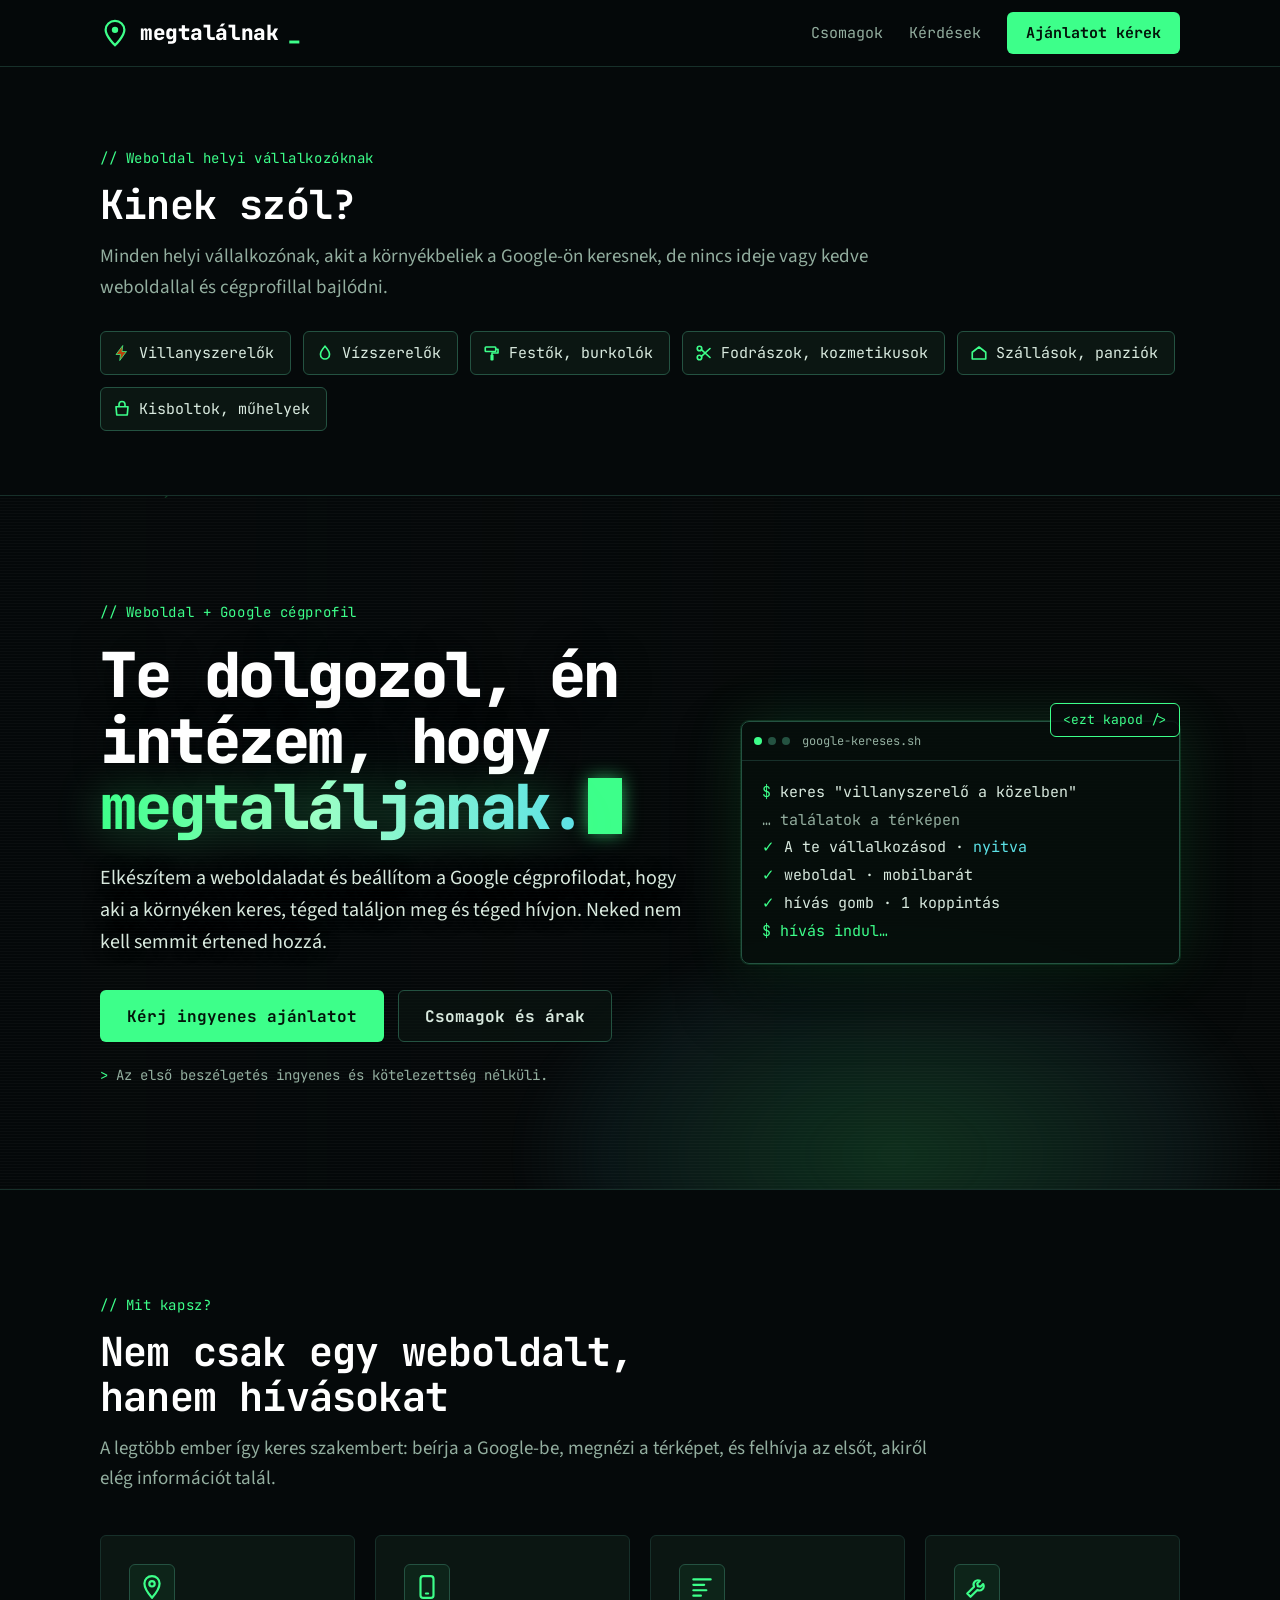
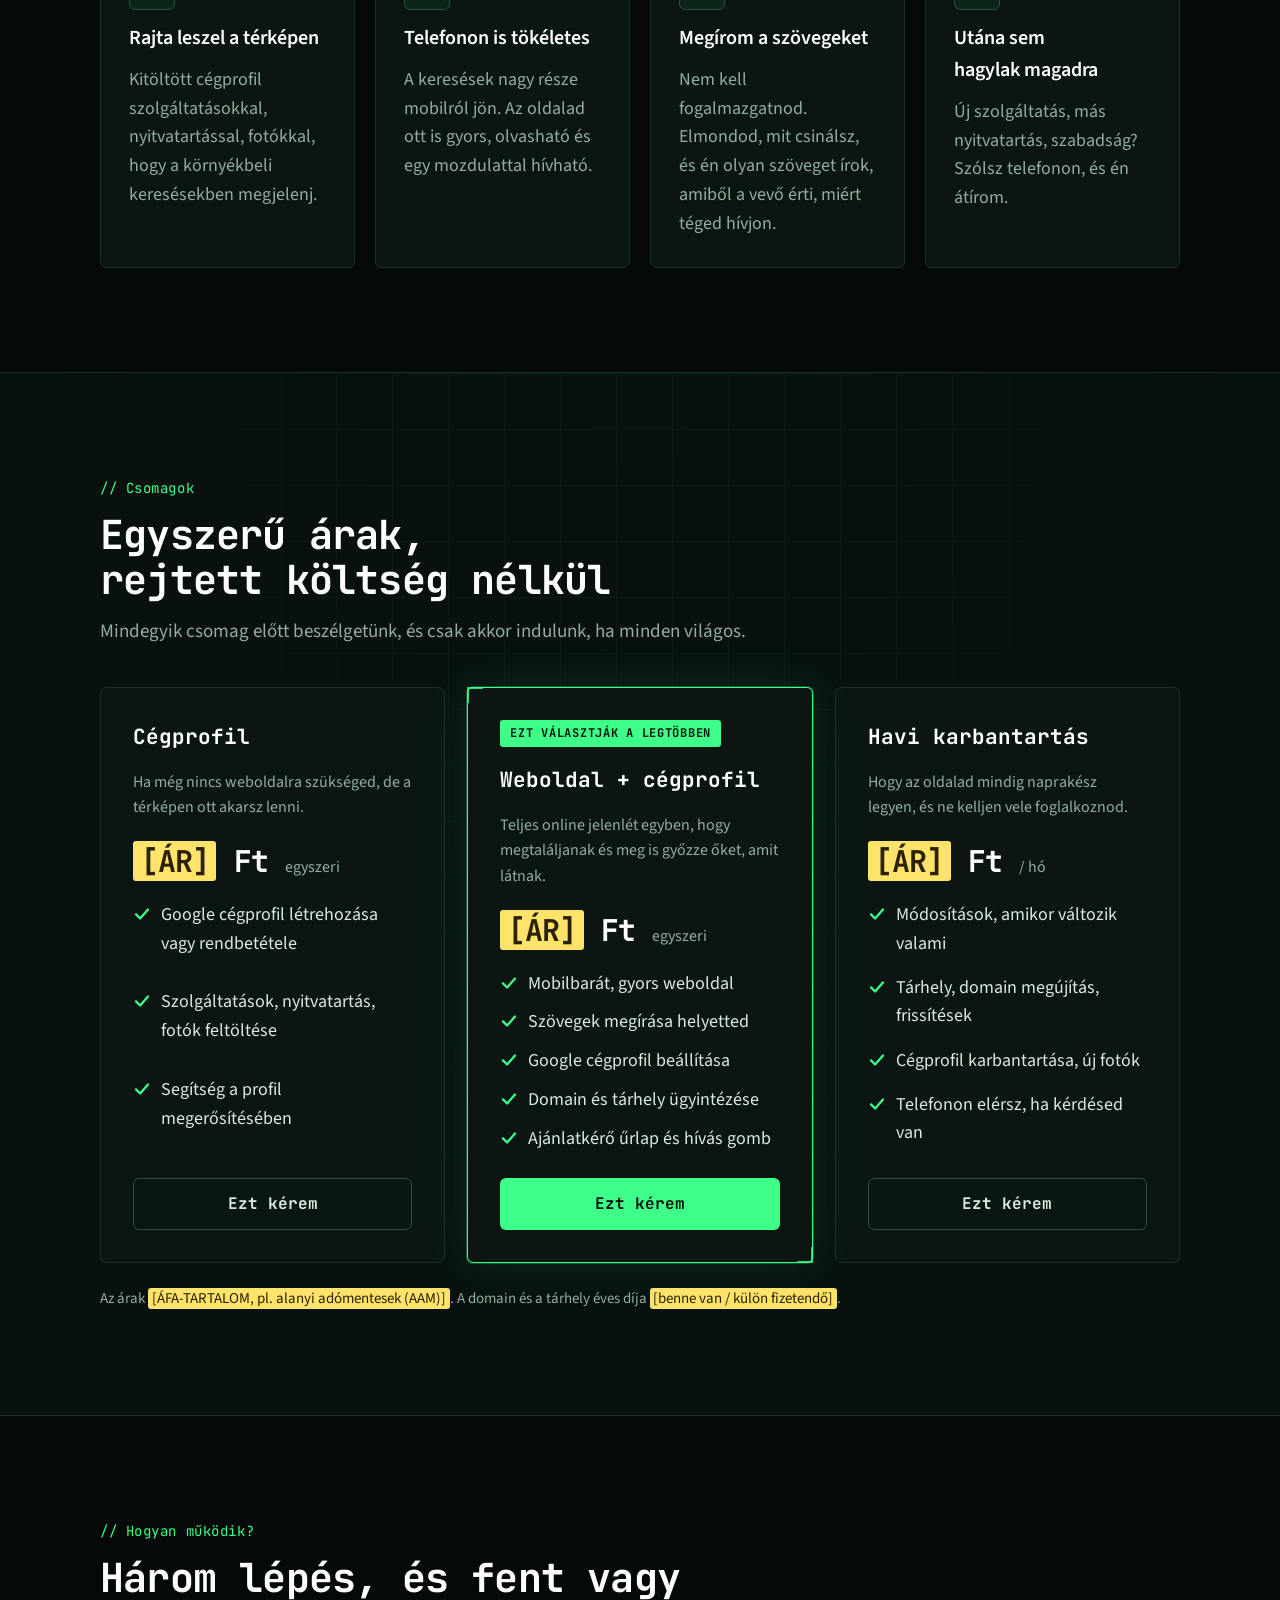
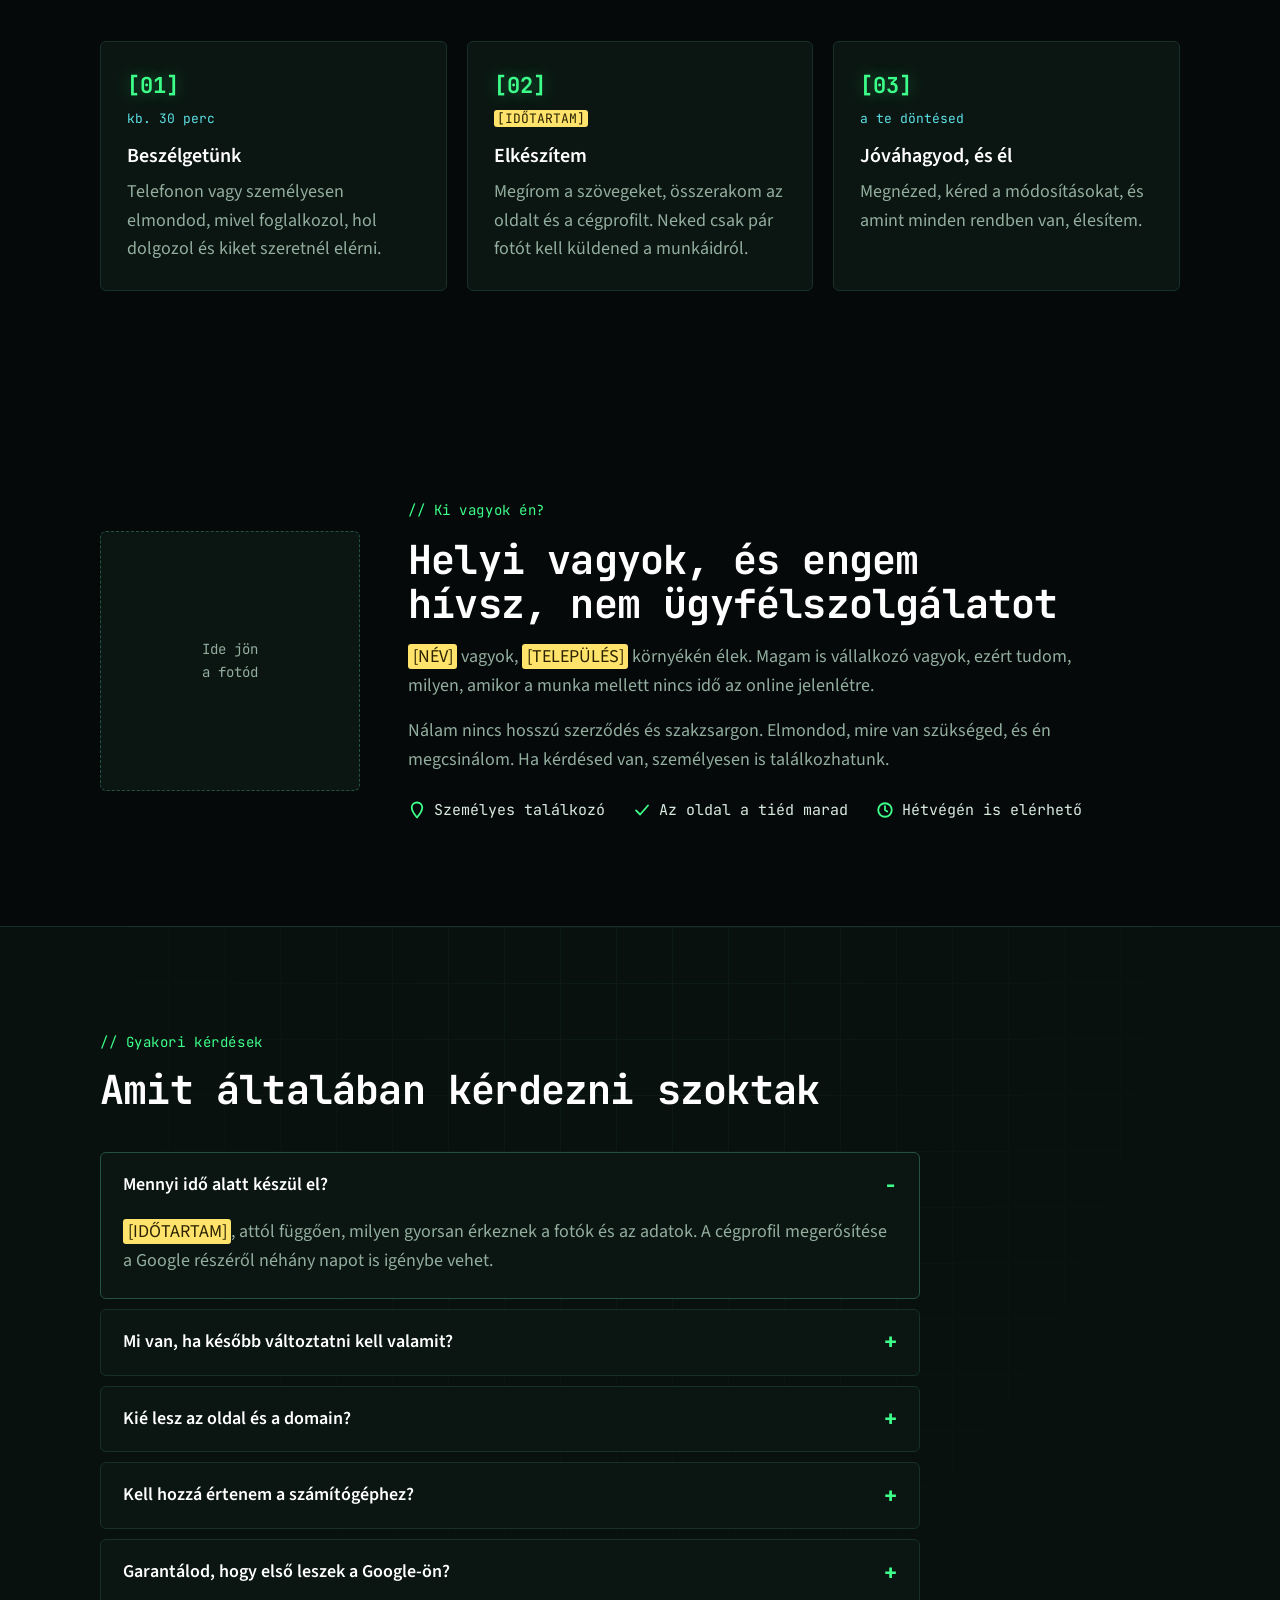
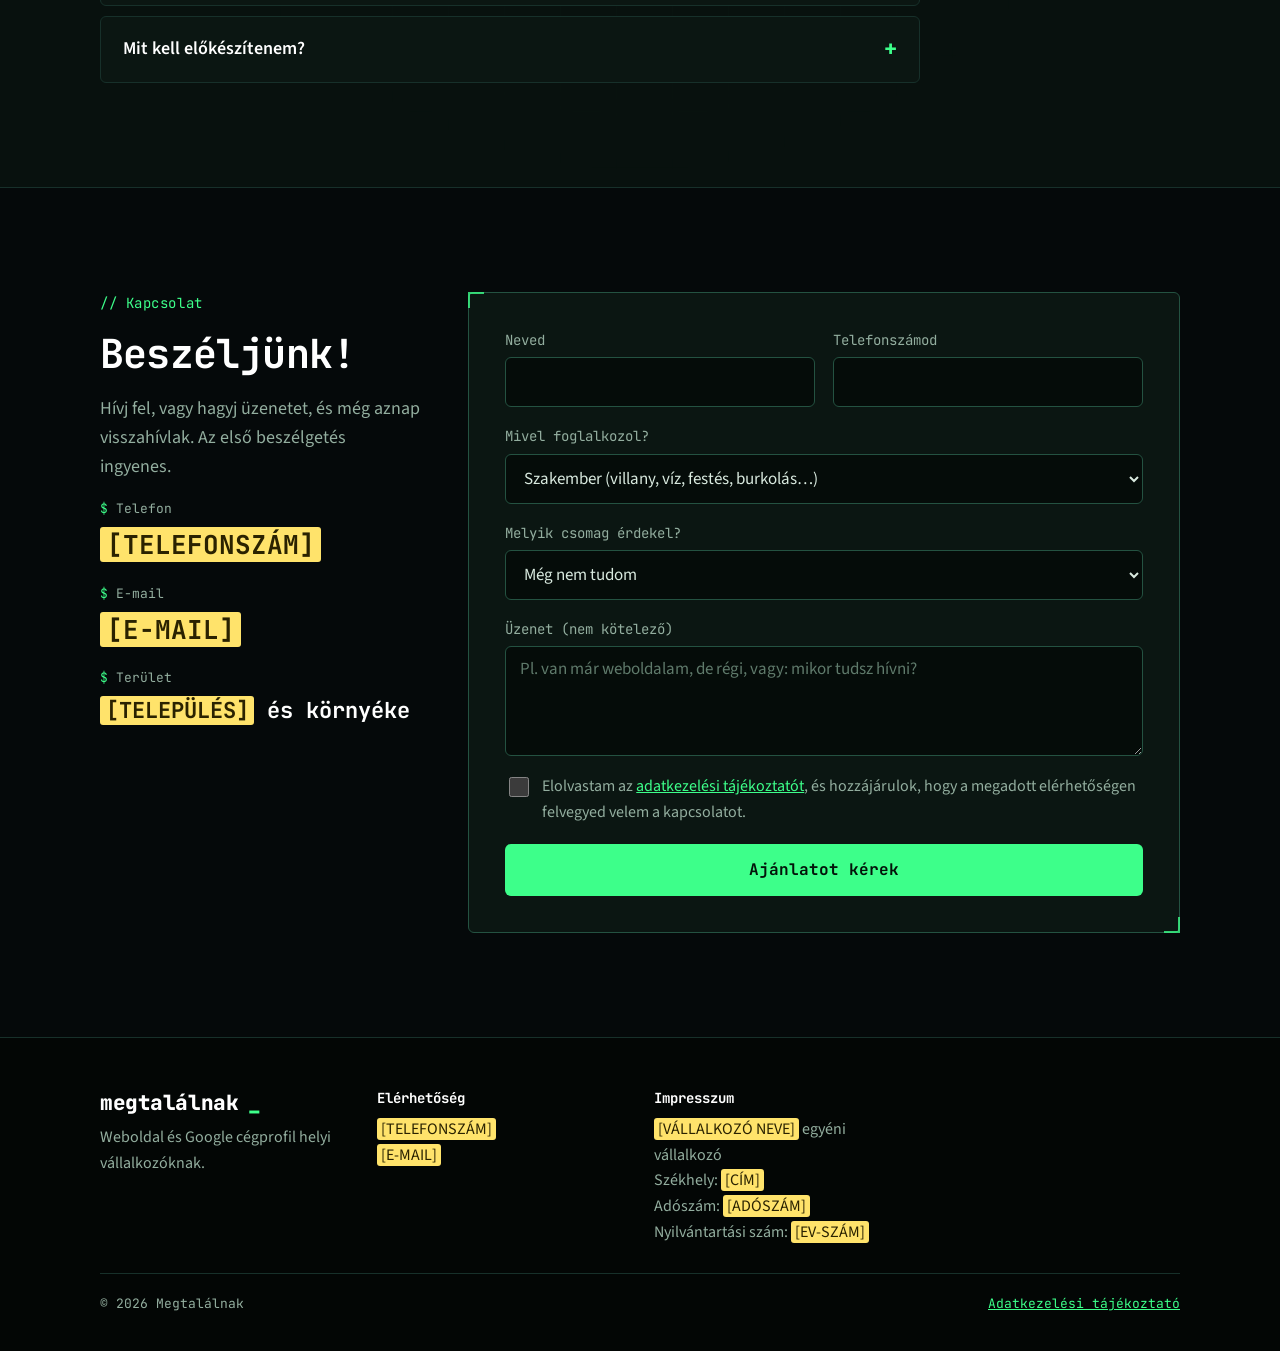
==== commit 18a90a7f: "Mintaoldalak eltávolítása Co-Authored-By: Claude Opus 5.5 <noreply@anthropic.com>" ====
--- a/index.html
+++ b/index.html
@@ -8,7 +8,6 @@
 <meta property="og:type" content="website">
 <meta property="og:title" content="Megtalálnak – weboldal és Google cégprofil helyi vállalkozóknak">
 <meta property="og:description" content="Te dolgozol, én intézem, hogy megtaláljanak.">
-<meta property="og:image" content="assets/img/villany-desktop.webp">
 <meta property="og:locale" content="hu_HU">
 <link rel="icon" href="assets/img/favicon.svg" type="image/svg+xml">
 <link rel="stylesheet" href="assets/fonts/fonts.css">
@@ -27,7 +26,6 @@
 megtalálnak<span class="dot">_</span></a>
 <nav class="nav" aria-label="Fő menü">
 <a href="#csomagok">Csomagok</a>
-<a href="#munkak">Munkáim</a>
 <a href="#gyik">Kérdések</a>
 <a class="btn btn-primary" href="#kapcsolat">Ajánlatot kérek</a>
 </nav>
@@ -68,14 +66,13 @@
 </div>
 <p class="note">Az első beszélgetés ingyenes és kötelezettség nélküli.</p>
 </div>
-<div class="visual" aria-label="Példa: így jelenik meg egy vállalkozás a keresésben és telefonon">
-<div class="phone"><div class="frame" data-w="390" data-h="844"><img src="assets/img/villany-mobile.webp" alt="Egy mintaoldal telefonon: Fehér Villany, villanyszerelő" width="390" height="844"><iframe src="minta/villanyszerelo.html" title="Élő előnézet" tabindex="-1" aria-hidden="true" loading="lazy" scrolling="no"></iframe></div></div>
+<div class="visual" aria-label="Példa: így talál meg egy vevő a keresésben">
 <div class="term" aria-hidden="true">
-<div class="tb"><i></i><i></i><i></i><span>kereses.sh</span></div>
+<div class="tb"><i></i><i></i><i></i><span>google-kereses.sh</span></div>
 <div class="tc" id="term">
-<span><span class="p">$</span> keres "villanyszerelő bicske"</span>
+<span><span class="p">$</span> keres "villanyszerelő a közelben"</span>
 <span class="dim">… találatok a térképen</span>
-<span><span class="ok">✓</span> Fehér Villany · <span class="c">nyitva</span></span>
+<span><span class="ok">✓</span> A te vállalkozásod · <span class="c">nyitva</span></span>
 <span><span class="ok">✓</span> weboldal · mobilbarát</span>
 <span><span class="ok">✓</span> hívás gomb · 1 koppintás</span>
 <span><span class="p">$</span> <span class="ok">hívás indul…</span></span>
@@ -163,30 +160,6 @@
 <li><span class="t"><span class="ph">[IDŐTARTAM]</span></span><h3>Elkészítem</h3><p>Megírom a szövegeket, összerakom az oldalt és a cégprofilt. Neked csak pár fotót kell küldened a munkáidról.</p></li>
 <li><span class="t">a te döntésed</span><h3>Jóváhagyod, és él</h3><p>Megnézed, kéred a módosításokat, és amint minden rendben van, élesítem.</p></li>
 </ol>
-</div>
-</section>
-
-<section class="sec band" id="munkak" aria-labelledby="munka">
-<div class="wrap">
-<div class="sec-head">
-<span class="eyebrow">Munkáim</span>
-<h2 id="munka">Így nézhet ki a te oldalad is</h2>
-<p>Három mintaoldal kitalált vállalkozásoknak, hogy lásd, mit kapsz. Kattints rá, és nézd meg telefonon is.</p>
-</div>
-<div class="works">
-<a class="work" href="minta/villanyszerelo.html">
-<div class="shot"><div class="browser"><div class="bar"><i></i><i></i><i></i></div><div class="frame" data-w="1280" data-h="800"><img src="assets/img/villany-desktop.webp" alt="Villanyszerelő mintaoldal számítógépen" width="1280" height="800"><iframe src="minta/villanyszerelo.html" title="Élő előnézet" tabindex="-1" aria-hidden="true" loading="lazy" scrolling="no"></iframe></div></div><div class="mini"><div class="frame" data-w="390" data-h="700"><img src="assets/img/villany-mobile.webp" alt="" width="390" height="844"><iframe src="minta/villanyszerelo.html" title="Élő előnézet" tabindex="-1" aria-hidden="true" loading="lazy" scrolling="no"></iframe></div></div></div>
-<h3>Villanyszerelő</h3><p>Nagy hívás gomb, szolgáltatások, kiszállási terület.</p><span class="go">Megnézem →</span>
-</a>
-<a class="work" href="minta/fodraszat.html">
-<div class="shot"><div class="browser"><div class="bar"><i></i><i></i><i></i></div><div class="frame" data-w="1280" data-h="800"><img src="assets/img/fodrasz-desktop.webp" alt="Fodrászat mintaoldal számítógépen" width="1280" height="800"><iframe src="minta/fodraszat.html" title="Élő előnézet" tabindex="-1" aria-hidden="true" loading="lazy" scrolling="no"></iframe></div></div><div class="mini"><div class="frame" data-w="390" data-h="700"><img src="assets/img/fodrasz-mobile.webp" alt="" width="390" height="844"><iframe src="minta/fodraszat.html" title="Élő előnézet" tabindex="-1" aria-hidden="true" loading="lazy" scrolling="no"></iframe></div></div></div>
-<h3>Fodrászat</h3><p>Árlista, csapat, nyitvatartás, időpontkérés.</p><span class="go">Megnézem →</span>
-</a>
-<a class="work" href="minta/panzio.html">
-<div class="shot"><div class="browser"><div class="bar"><i></i><i></i><i></i></div><div class="frame" data-w="1280" data-h="800"><img src="assets/img/panzio-desktop.webp" alt="Vendégház mintaoldal számítógépen" width="1280" height="800"><iframe src="minta/panzio.html" title="Élő előnézet" tabindex="-1" aria-hidden="true" loading="lazy" scrolling="no"></iframe></div></div><div class="mini"><div class="frame" data-w="390" data-h="700"><img src="assets/img/panzio-mobile.webp" alt="" width="390" height="844"><iframe src="minta/panzio.html" title="Élő előnézet" tabindex="-1" aria-hidden="true" loading="lazy" scrolling="no"></iframe></div></div></div>
-<h3>Vendégház</h3><p>Szobák árakkal, környék, foglalás, NTAK-szám.</p><span class="go">Megnézem →</span>
-</a>
-</div>
 </div>
 </section>
 
@@ -262,13 +235,6 @@
 <div class="callbar"><a class="btn btn-primary" href="tel:[TELEFONSZÁM]">Hívás</a><a class="btn btn-line" href="#kapcsolat">Ajánlatkérés</a></div>
 
 <script>
-(function(){
-  var frames=document.querySelectorAll('.frame');
-  function fit(f){var w=+f.dataset.w,ifr=f.querySelector('iframe');if(!ifr)return;var s=f.clientWidth/w;ifr.style.width=w+'px';ifr.style.height=(+f.dataset.h)+'px';ifr.style.transform='scale('+s+')'}
-  frames.forEach(function(f){var ifr=f.querySelector('iframe');ifr.addEventListener('load',function(){try{if(ifr.contentDocument&&ifr.contentDocument.body&&ifr.contentDocument.body.childElementCount)f.classList.add('live')}catch(e){f.classList.add('live')}});fit(f)});
-  if(window.ResizeObserver){var ro=new ResizeObserver(function(es){es.forEach(function(e){fit(e.target)})});frames.forEach(function(f){ro.observe(f)})}
-  else window.addEventListener('resize',function(){frames.forEach(fit)});
-})();
 (function(){
   var c=document.getElementById('rain');if(!c||!c.getContext)return;
   var x=c.getContext('2d'),chars='01アイウエオカキクケコサシスセソ<>/{}=+*ÁÉŐŰMEGTALÁLNAK'.split(''),fs=16,cols,drops,w,h;
--- a/assets/fonts/fonts.css
+++ b/assets/fonts/fonts.css
@@ -8,18 +8,6 @@
 @font-face{font-family:'Source Sans 3';font-style:normal;font-weight:400;font-display:swap;src:url('../fonts/source-sans-3-latin-ext-400-normal.woff2') format('woff2');unicode-range:U+0100-02AF,U+0304,U+0308,U+0329,U+1E00-1E9F,U+1EF2-1EFF,U+2020,U+20A0-20AB,U+20AD-20C0,U+2113,U+2C60-2C7F,U+A720-A7FF}
 @font-face{font-family:'Source Sans 3';font-style:normal;font-weight:600;font-display:swap;src:url('../fonts/source-sans-3-latin-600-normal.woff2') format('woff2');unicode-range:U+0000-00FF,U+0131,U+0152-0153,U+02BB-02BC,U+02C6,U+02DA,U+02DC,U+0304,U+0308,U+0329,U+2000-206F,U+2074,U+20AC,U+2122,U+2191,U+2193,U+2212,U+2215,U+FEFF,U+FFFD}
 @font-face{font-family:'Source Sans 3';font-style:normal;font-weight:600;font-display:swap;src:url('../fonts/source-sans-3-latin-ext-600-normal.woff2') format('woff2');unicode-range:U+0100-02AF,U+0304,U+0308,U+0329,U+1E00-1E9F,U+1EF2-1EFF,U+2020,U+20A0-20AB,U+20AD-20C0,U+2113,U+2C60-2C7F,U+A720-A7FF}
-@font-face{font-family:'Fraunces';font-style:normal;font-weight:400;font-display:swap;src:url('../fonts/fraunces-latin-400-normal.woff2') format('woff2');unicode-range:U+0000-00FF,U+0131,U+0152-0153,U+02BB-02BC,U+02C6,U+02DA,U+02DC,U+0304,U+0308,U+0329,U+2000-206F,U+2074,U+20AC,U+2122,U+2191,U+2193,U+2212,U+2215,U+FEFF,U+FFFD}
-@font-face{font-family:'Fraunces';font-style:normal;font-weight:400;font-display:swap;src:url('../fonts/fraunces-latin-ext-400-normal.woff2') format('woff2');unicode-range:U+0100-02AF,U+0304,U+0308,U+0329,U+1E00-1E9F,U+1EF2-1EFF,U+2020,U+20A0-20AB,U+20AD-20C0,U+2113,U+2C60-2C7F,U+A720-A7FF}
-@font-face{font-family:'Fraunces';font-style:normal;font-weight:600;font-display:swap;src:url('../fonts/fraunces-latin-600-normal.woff2') format('woff2');unicode-range:U+0000-00FF,U+0131,U+0152-0153,U+02BB-02BC,U+02C6,U+02DA,U+02DC,U+0304,U+0308,U+0329,U+2000-206F,U+2074,U+20AC,U+2122,U+2191,U+2193,U+2212,U+2215,U+FEFF,U+FFFD}
-@font-face{font-family:'Fraunces';font-style:normal;font-weight:600;font-display:swap;src:url('../fonts/fraunces-latin-ext-600-normal.woff2') format('woff2');unicode-range:U+0100-02AF,U+0304,U+0308,U+0329,U+1E00-1E9F,U+1EF2-1EFF,U+2020,U+20A0-20AB,U+20AD-20C0,U+2113,U+2C60-2C7F,U+A720-A7FF}
-@font-face{font-family:'Fraunces';font-style:italic;font-weight:400;font-display:swap;src:url('../fonts/fraunces-latin-400-italic.woff2') format('woff2');unicode-range:U+0000-00FF,U+0131,U+0152-0153,U+02BB-02BC,U+02C6,U+02DA,U+02DC,U+0304,U+0308,U+0329,U+2000-206F,U+2074,U+20AC,U+2122,U+2191,U+2193,U+2212,U+2215,U+FEFF,U+FFFD}
-@font-face{font-family:'Fraunces';font-style:italic;font-weight:400;font-display:swap;src:url('../fonts/fraunces-latin-ext-400-italic.woff2') format('woff2');unicode-range:U+0100-02AF,U+0304,U+0308,U+0329,U+1E00-1E9F,U+1EF2-1EFF,U+2020,U+20A0-20AB,U+20AD-20C0,U+2113,U+2C60-2C7F,U+A720-A7FF}
-@font-face{font-family:'Barlow Condensed';font-style:normal;font-weight:600;font-display:swap;src:url('../fonts/barlow-condensed-latin-600-normal.woff2') format('woff2');unicode-range:U+0000-00FF,U+0131,U+0152-0153,U+02BB-02BC,U+02C6,U+02DA,U+02DC,U+0304,U+0308,U+0329,U+2000-206F,U+2074,U+20AC,U+2122,U+2191,U+2193,U+2212,U+2215,U+FEFF,U+FFFD}
-@font-face{font-family:'Barlow Condensed';font-style:normal;font-weight:600;font-display:swap;src:url('../fonts/barlow-condensed-latin-ext-600-normal.woff2') format('woff2');unicode-range:U+0100-02AF,U+0304,U+0308,U+0329,U+1E00-1E9F,U+1EF2-1EFF,U+2020,U+20A0-20AB,U+20AD-20C0,U+2113,U+2C60-2C7F,U+A720-A7FF}
-@font-face{font-family:'Barlow Condensed';font-style:normal;font-weight:800;font-display:swap;src:url('../fonts/barlow-condensed-latin-800-normal.woff2') format('woff2');unicode-range:U+0000-00FF,U+0131,U+0152-0153,U+02BB-02BC,U+02C6,U+02DA,U+02DC,U+0304,U+0308,U+0329,U+2000-206F,U+2074,U+20AC,U+2122,U+2191,U+2193,U+2212,U+2215,U+FEFF,U+FFFD}
-@font-face{font-family:'Barlow Condensed';font-style:normal;font-weight:800;font-display:swap;src:url('../fonts/barlow-condensed-latin-ext-800-normal.woff2') format('woff2');unicode-range:U+0100-02AF,U+0304,U+0308,U+0329,U+1E00-1E9F,U+1EF2-1EFF,U+2020,U+20A0-20AB,U+20AD-20C0,U+2113,U+2C60-2C7F,U+A720-A7FF}
-@font-face{font-family:'Young Serif';font-style:normal;font-weight:400;font-display:swap;src:url('../fonts/young-serif-latin-400-normal.woff2') format('woff2');unicode-range:U+0000-00FF,U+0131,U+0152-0153,U+02BB-02BC,U+02C6,U+02DA,U+02DC,U+0304,U+0308,U+0329,U+2000-206F,U+2074,U+20AC,U+2122,U+2191,U+2193,U+2212,U+2215,U+FEFF,U+FFFD}
-@font-face{font-family:'Young Serif';font-style:normal;font-weight:400;font-display:swap;src:url('../fonts/young-serif-latin-ext-400-normal.woff2') format('woff2');unicode-range:U+0100-02AF,U+0304,U+0308,U+0329,U+1E00-1E9F,U+1EF2-1EFF,U+2020,U+20A0-20AB,U+20AD-20C0,U+2113,U+2C60-2C7F,U+A720-A7FF}
 @font-face{font-family:'JetBrains Mono';font-style:normal;font-weight:400;font-display:swap;src:url('../fonts/jetbrains-mono-latin-400-normal.woff2') format('woff2');unicode-range:U+0000-00FF,U+0131,U+0152-0153,U+02BB-02BC,U+02C6,U+02DA,U+02DC,U+0304,U+0308,U+0329,U+2000-206F,U+2074,U+20AC,U+2122,U+2191,U+2193,U+2212,U+2215,U+FEFF,U+FFFD}
 @font-face{font-family:'JetBrains Mono';font-style:normal;font-weight:400;font-display:swap;src:url('../fonts/jetbrains-mono-latin-ext-400-normal.woff2') format('woff2');unicode-range:U+0100-02AF,U+0304,U+0308,U+0329,U+1E00-1E9F,U+1EF2-1EFF,U+2020,U+20A0-20AB,U+20AD-20C0,U+2113,U+2C60-2C7F,U+A720-A7FF}
 @font-face{font-family:'JetBrains Mono';font-style:normal;font-weight:700;font-display:swap;src:url('../fonts/jetbrains-mono-latin-700-normal.woff2') format('woff2');unicode-range:U+0000-00FF,U+0131,U+0152-0153,U+02BB-02BC,U+02C6,U+02DA,U+02DC,U+0304,U+0308,U+0329,U+2000-206F,U+2074,U+20AC,U+2122,U+2191,U+2193,U+2212,U+2215,U+FEFF,U+FFFD}
--- a/assets/css/style.css
+++ b/assets/css/style.css
@@ -237,3 +237,9 @@
 .browser .frame{aspect-ratio:1280/800}
 .mini .frame{aspect-ratio:390/700;border-radius:12px}
 .phone .frame{aspect-ratio:390/844;border-radius:29px}
+/* fejléc kép: csak a terminál (mintaoldalak nélkül) */
+.visual{min-height:0;align-items:center}
+.visual .term{position:relative;left:auto;bottom:auto;width:100%;max-width:440px;font-size:15px;line-height:1.85;box-shadow:0 0 0 1px rgba(61,255,138,.12),0 0 60px rgba(61,255,138,.14),0 30px 60px rgba(0,0,0,.6)}
+.visual .term .tc{padding:18px 20px}
+.visual .tag{top:-18px;right:0}
+@media (max-width:880px){.visual{padding-top:18px}}
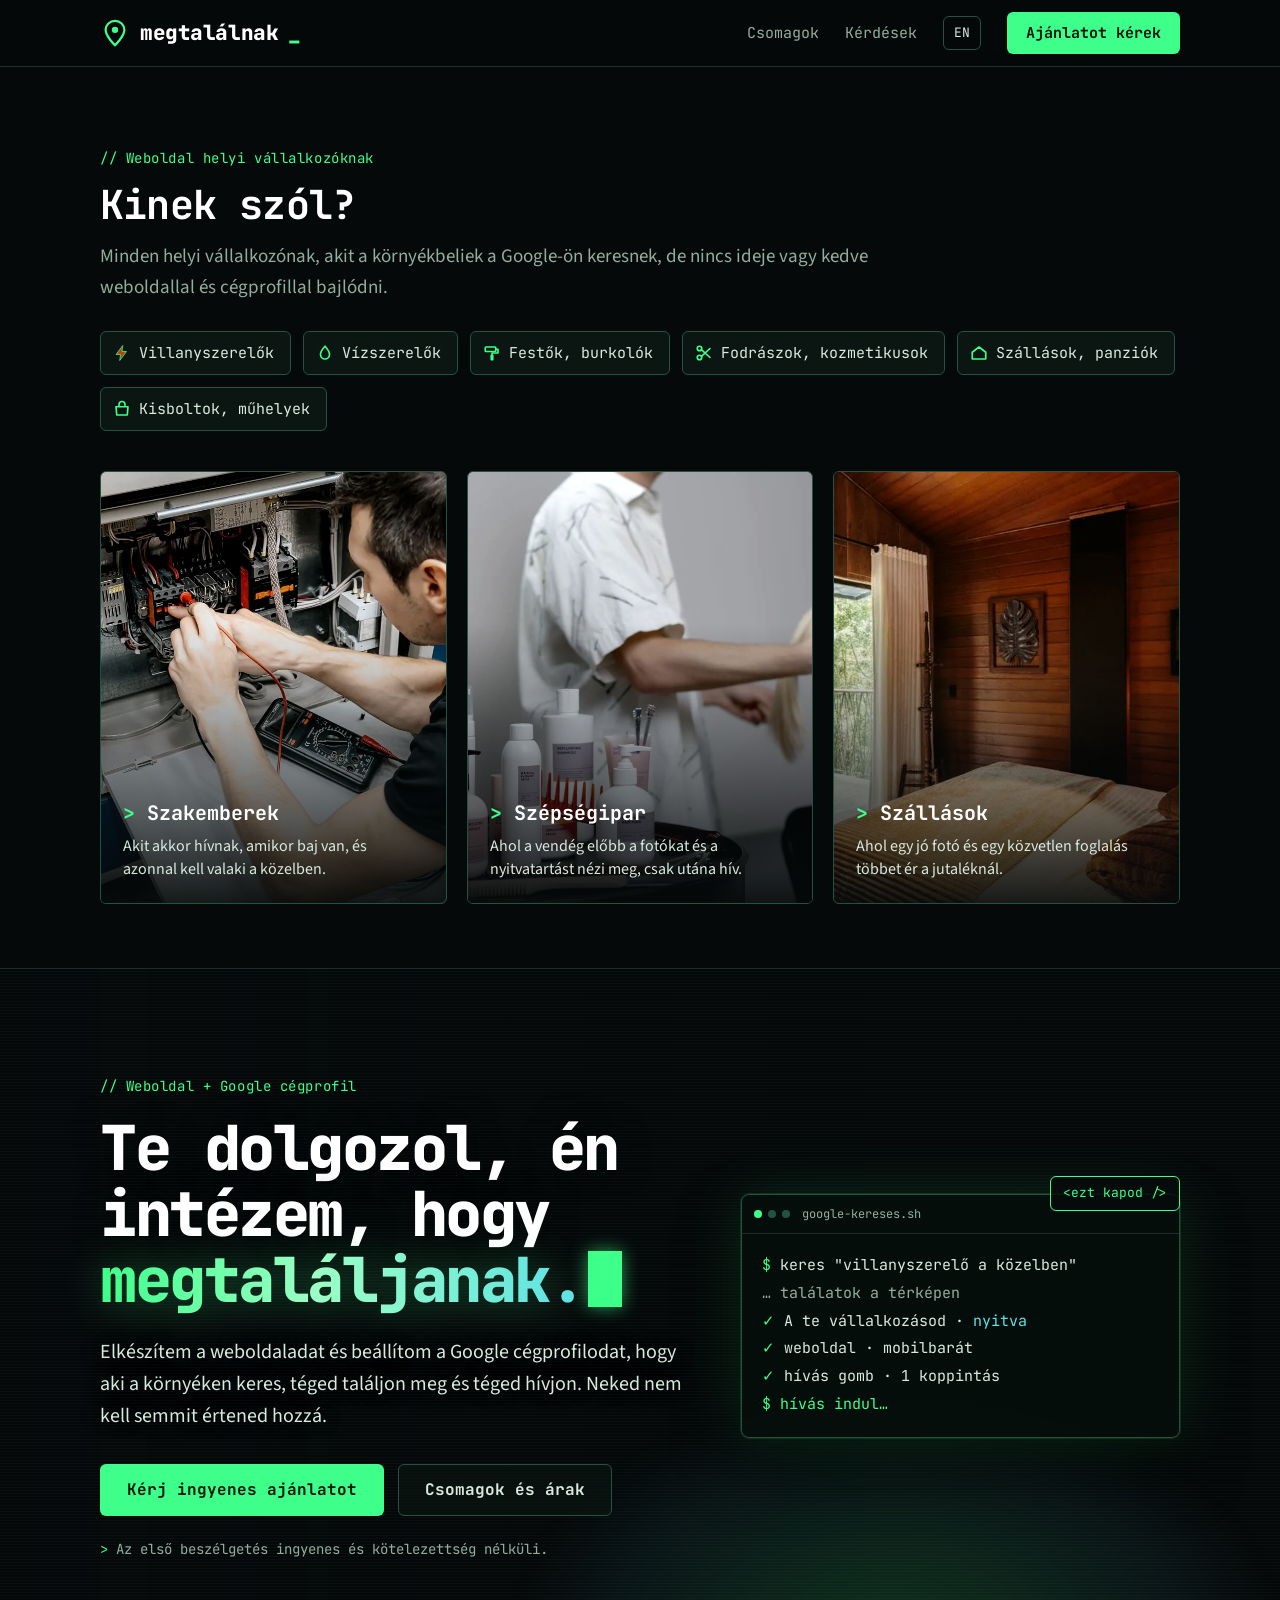
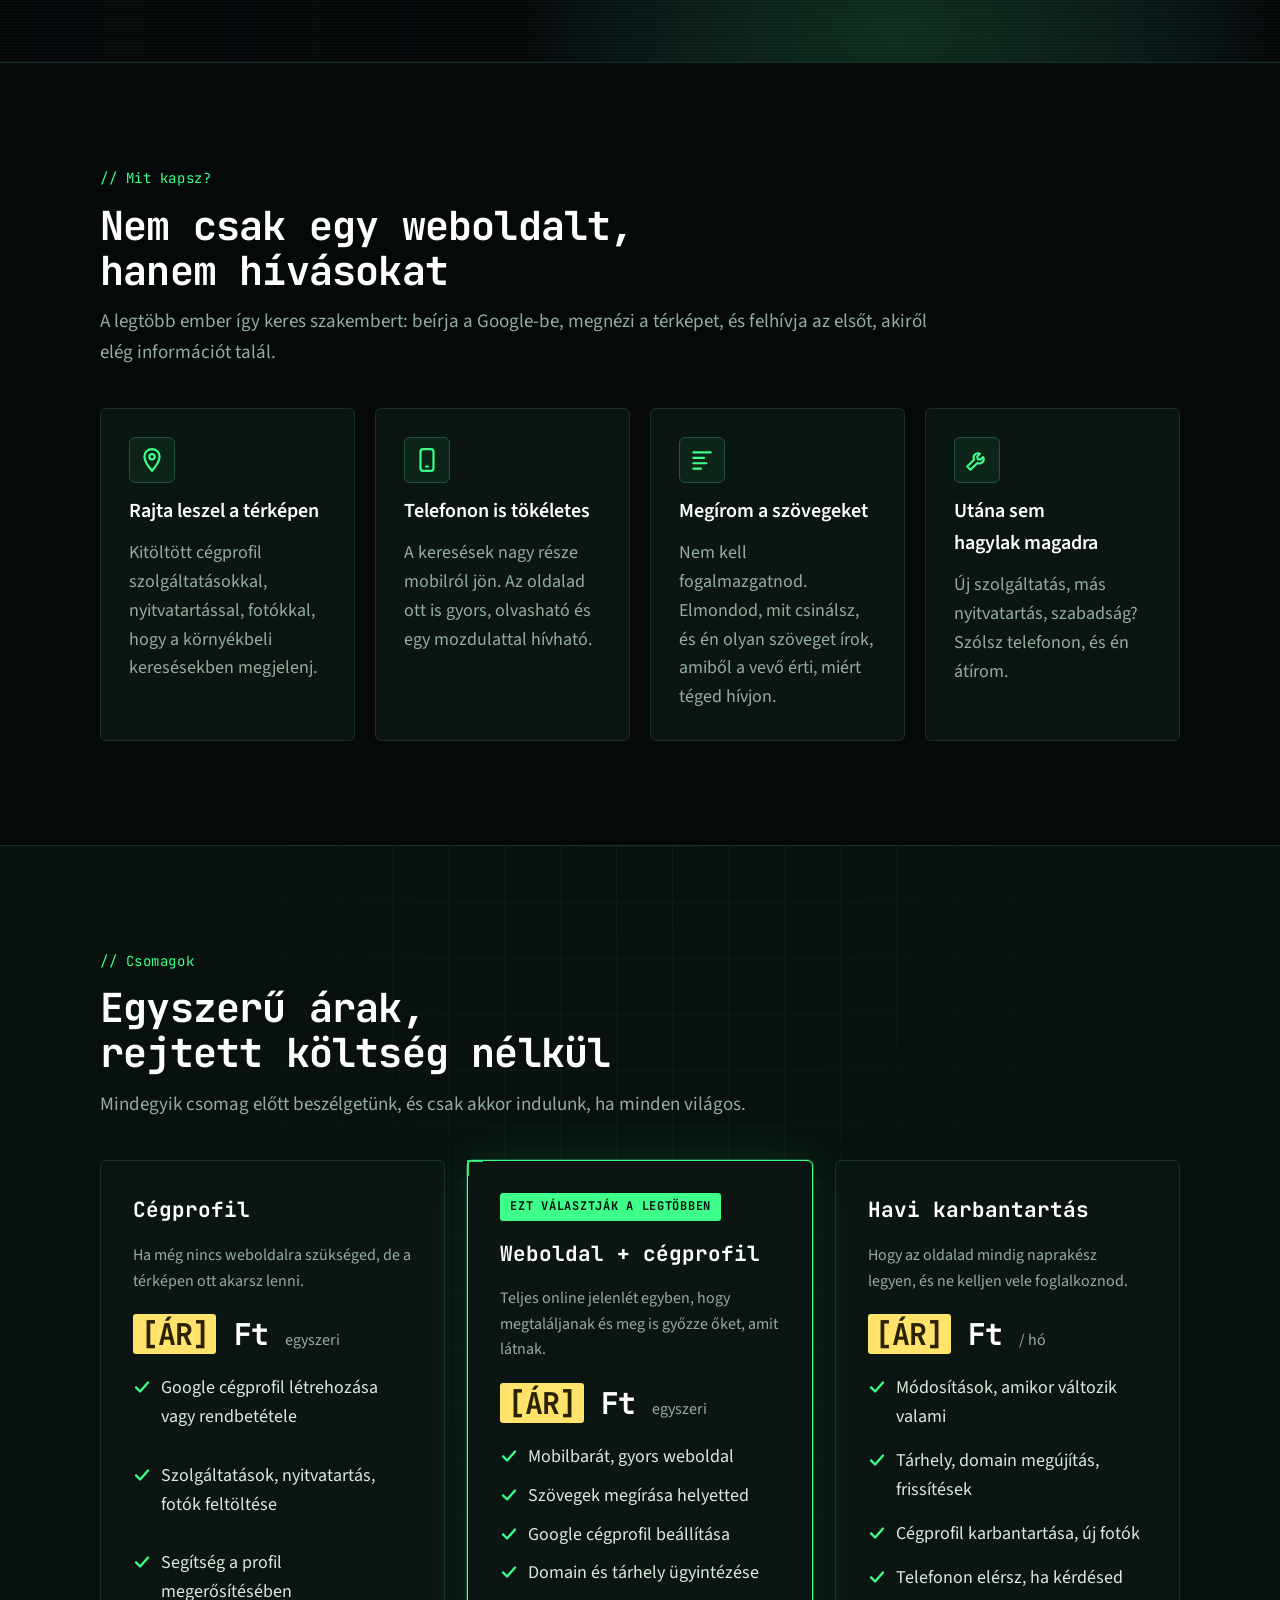
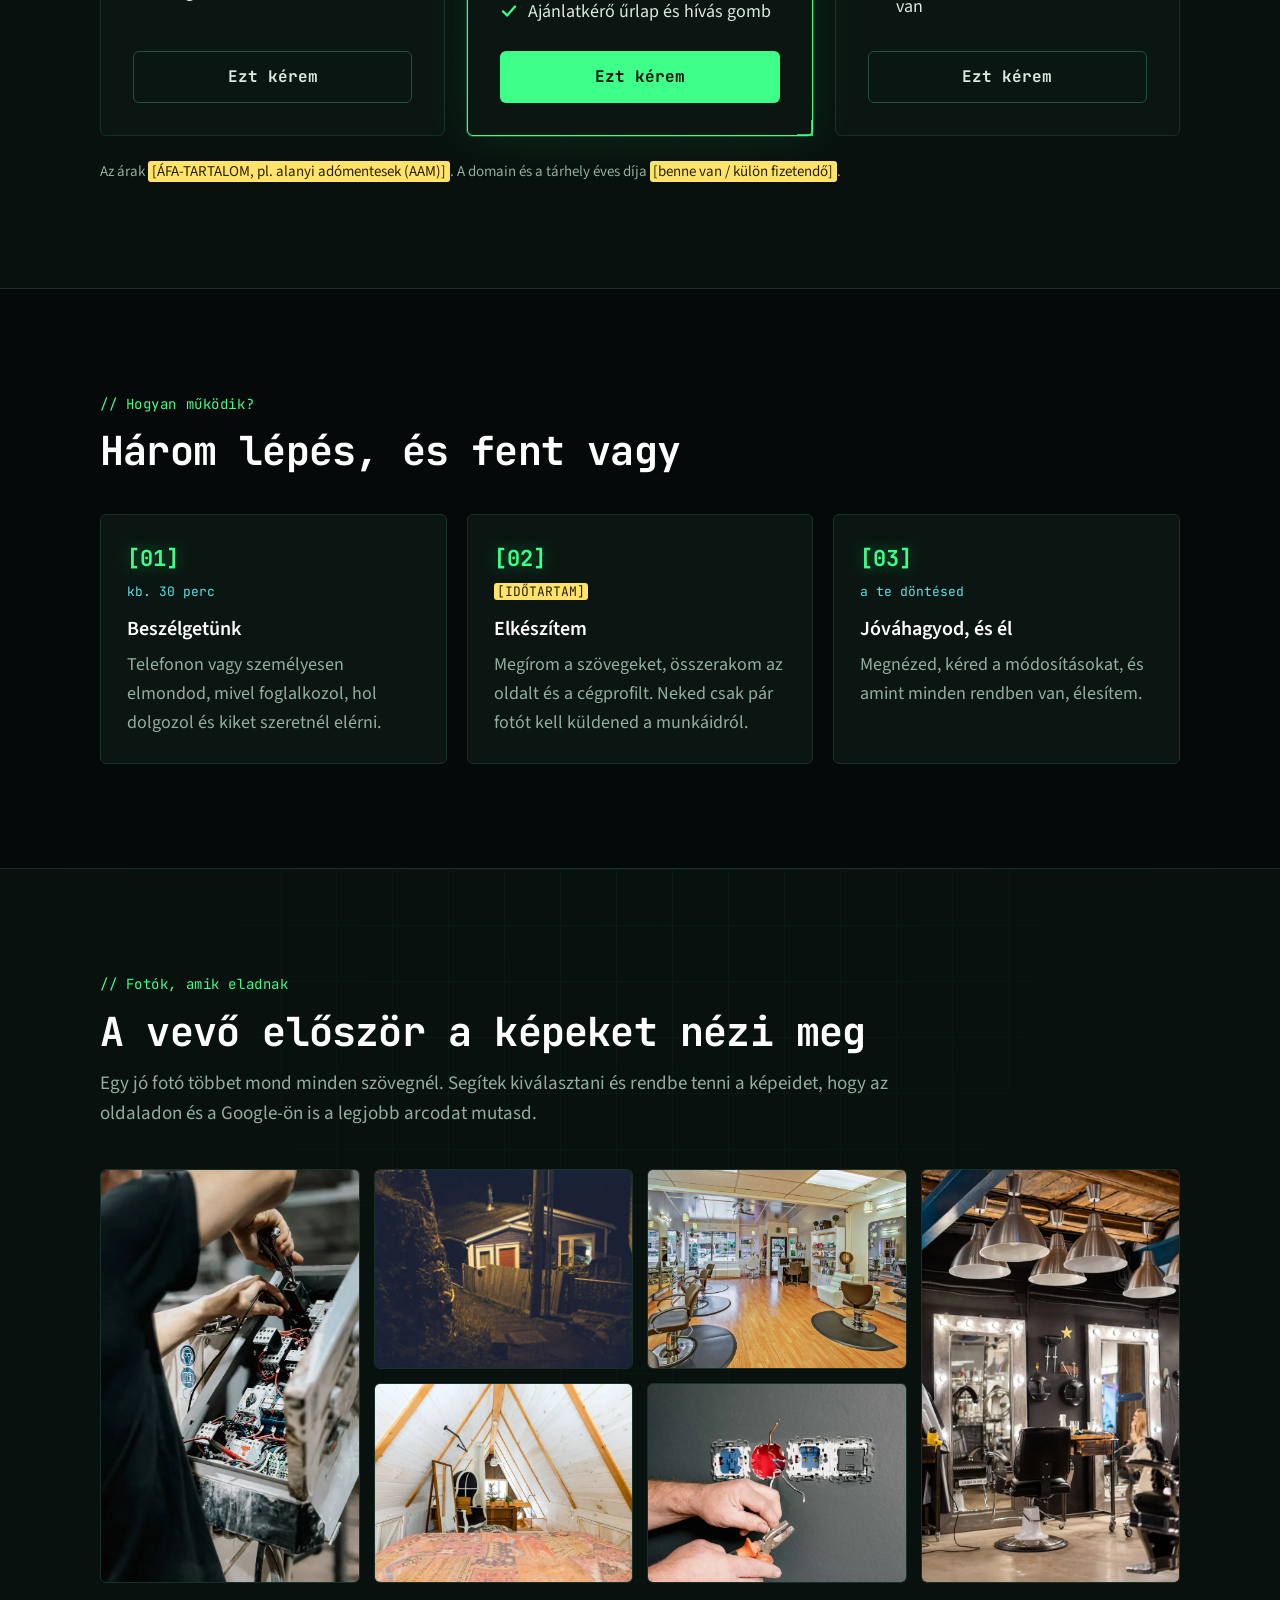
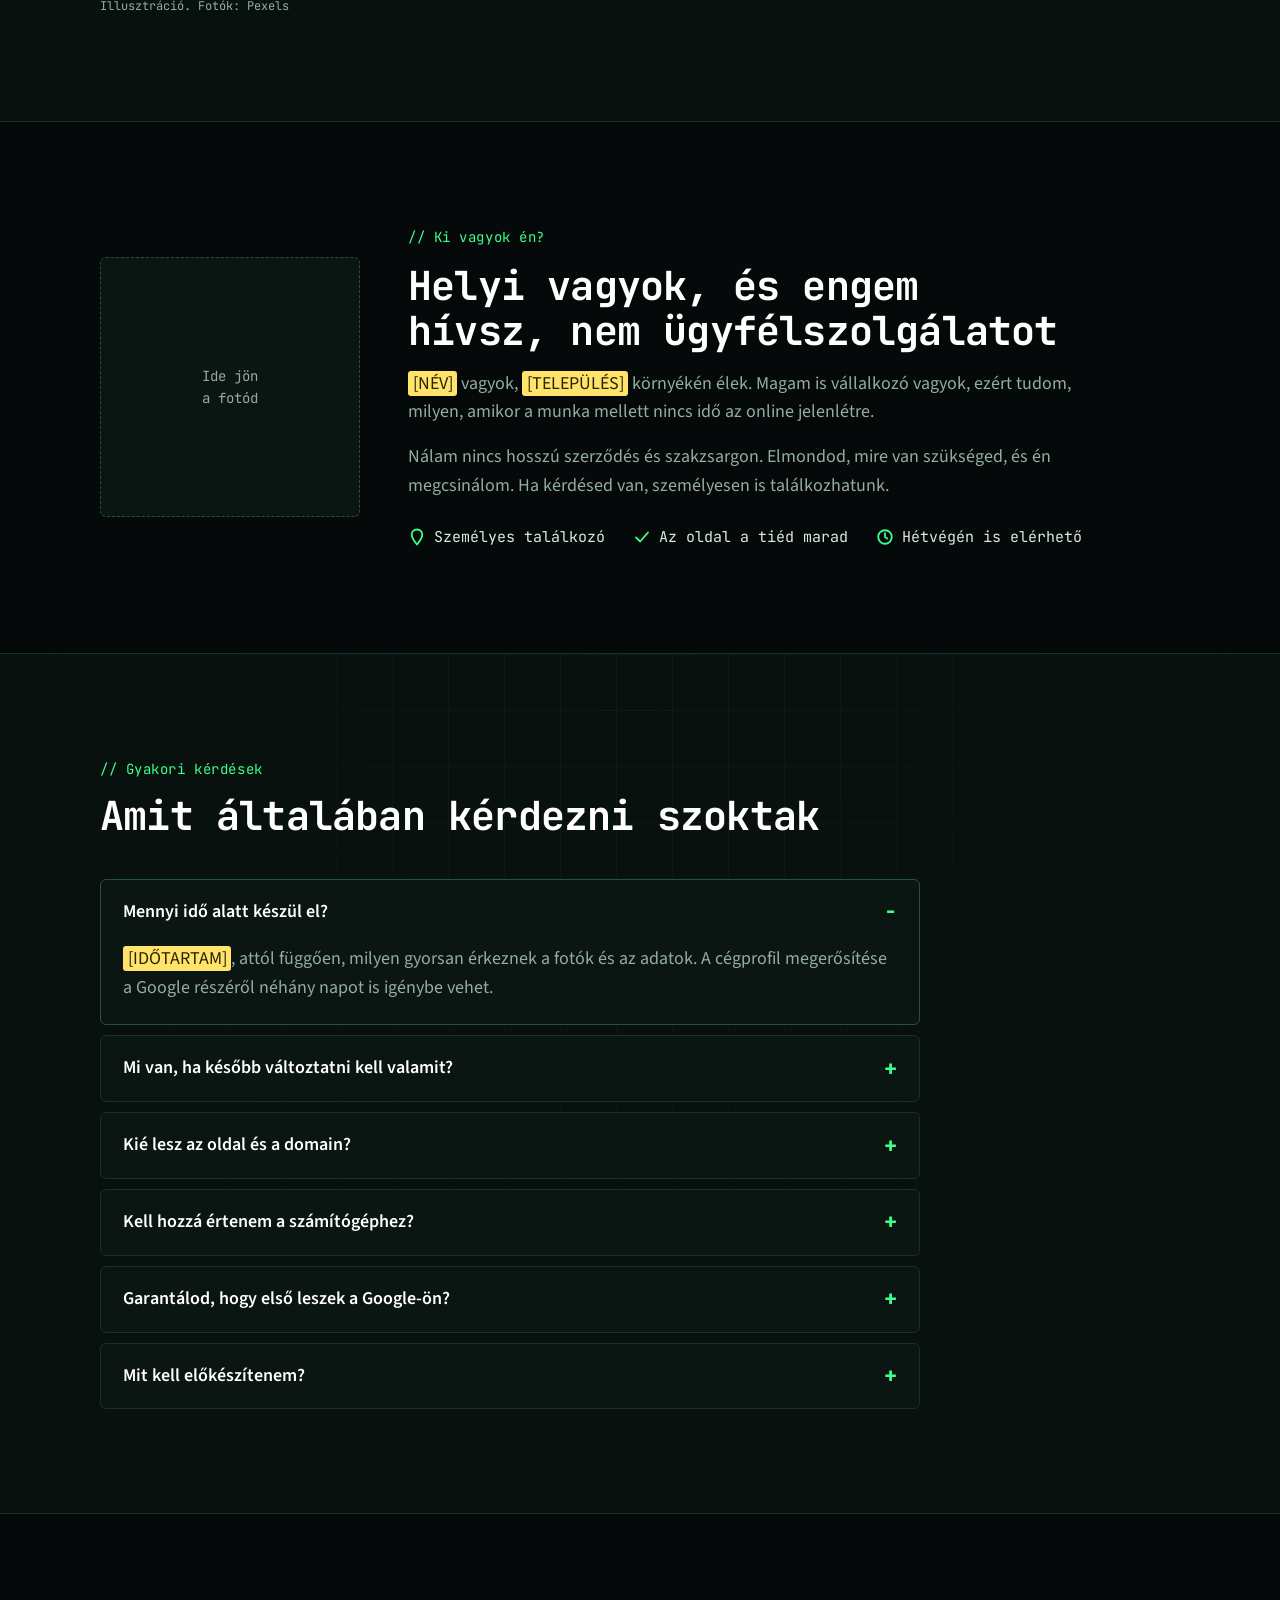
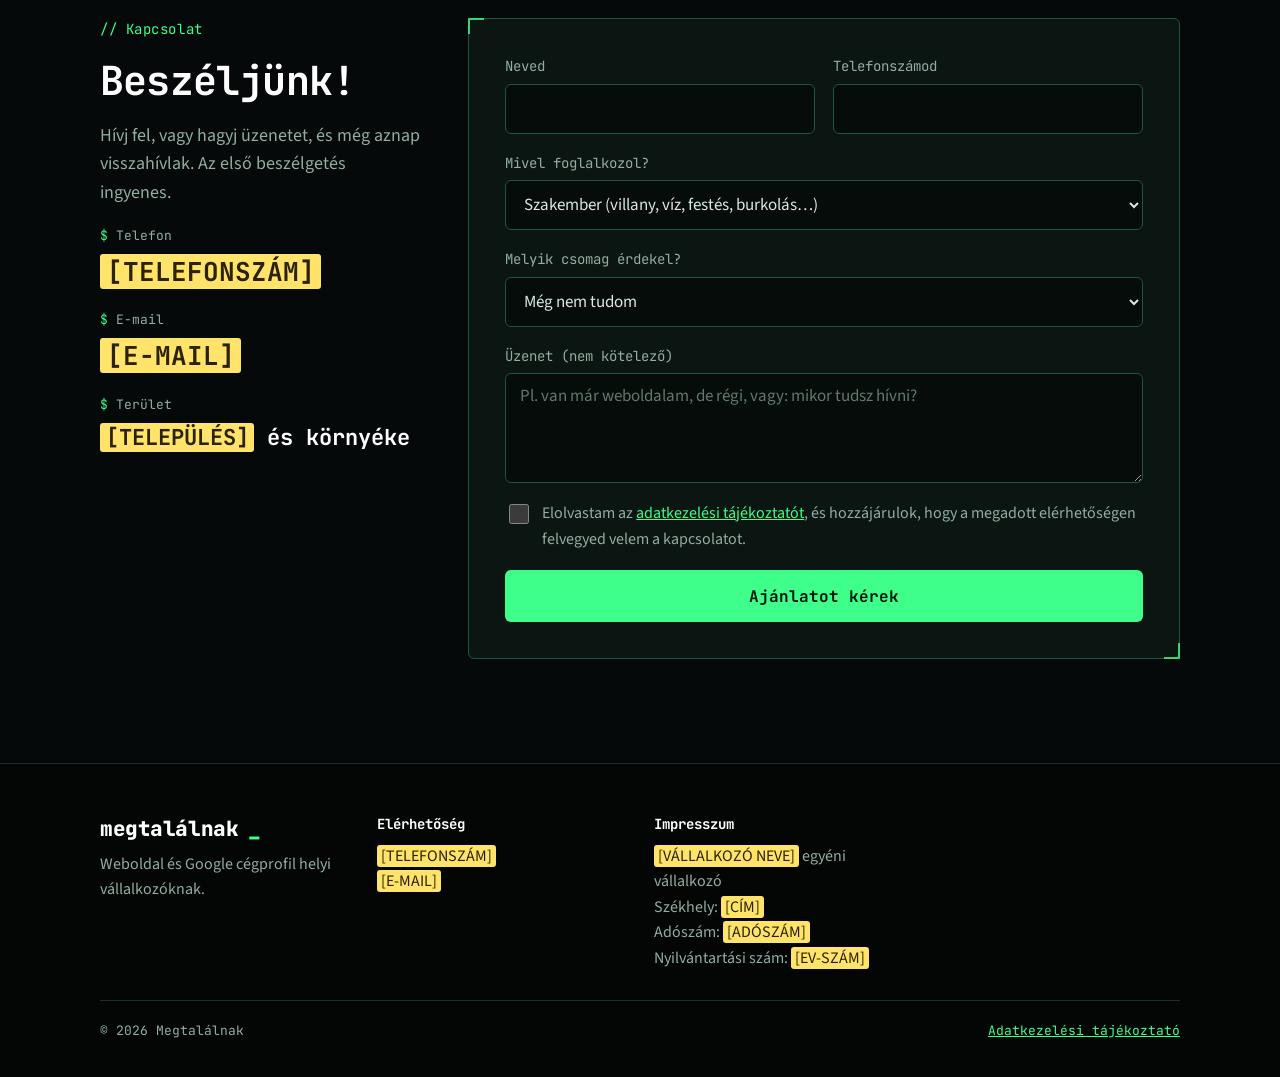
==== commit 42a7bfeb: "Fotók vissza + angol változat Co-Authored-By: Claude Opus 5.5 <noreply@anthropic.com>" ====
--- a/index.html
+++ b/index.html
@@ -9,6 +9,8 @@
 <meta property="og:title" content="Megtalálnak – weboldal és Google cégprofil helyi vállalkozóknak">
 <meta property="og:description" content="Te dolgozol, én intézem, hogy megtaláljanak.">
 <meta property="og:locale" content="hu_HU">
+<link rel="alternate" hreflang="hu" href="https://techmoon7.github.io/megtalalnak/">
+<link rel="alternate" hreflang="en" href="https://techmoon7.github.io/megtalalnak/en/">
 <link rel="icon" href="assets/img/favicon.svg" type="image/svg+xml">
 <link rel="stylesheet" href="assets/fonts/fonts.css">
 <link rel="stylesheet" href="assets/css/style.css">
@@ -27,6 +29,7 @@
 <nav class="nav" aria-label="Fő menü">
 <a href="#csomagok">Csomagok</a>
 <a href="#gyik">Kérdések</a>
+<a class="lang" href="en/" hreflang="en" lang="en" aria-label="English version">EN</a>
 <a class="btn btn-primary" href="#kapcsolat">Ajánlatot kérek</a>
 </nav>
 </div>
@@ -49,6 +52,11 @@
 <li><svg aria-hidden="true" width="18" height="18" viewBox="0 0 24 24" fill="none" stroke="#B8430B" stroke-width="2.2" stroke-linecap="round" stroke-linejoin="round"><path d="M3 11 12 4l9 7v9H3z"></path></svg>Szállások, panziók</li>
 <li><svg aria-hidden="true" width="18" height="18" viewBox="0 0 24 24" fill="none" stroke="#B8430B" stroke-width="2.2" stroke-linecap="round" stroke-linejoin="round"><path d="M4 9h16l-1 11H5zM8 9V6a4 4 0 0 1 8 0v3"></path></svg>Kisboltok, műhelyek</li>
 </ul>
+<div class="cards">
+<figure class="pcard"><img src="assets/img/photos/szakember-1.webp" alt="Villanyszerelő méréssel ellenőriz egy elosztószekrényt" width="675" height="1200" loading="lazy"><figcaption><b>Szakemberek</b><span>Akit akkor hívnak, amikor baj van, és azonnal kell valaki a közelben.</span></figcaption></figure>
+<figure class="pcard"><img src="assets/img/photos/szepseg-1.webp" alt="Fodrász munka közben a szalonban" width="1200" height="857" loading="lazy"><figcaption><b>Szépségipar</b><span>Ahol a vendég előbb a fotókat és a nyitvatartást nézi meg, csak utána hív.</span></figcaption></figure>
+<figure class="pcard"><img src="assets/img/photos/szallas-2.webp" alt="Faburkolatos vendégszoba nagy ablakkal" width="900" height="600" loading="lazy"><figcaption><b>Szállások</b><span>Ahol egy jó fotó és egy közvetlen foglalás többet ér a jutaléknál.</span></figcaption></figure>
+</div>
 </div>
 </section>
 
@@ -160,6 +168,25 @@
 <li><span class="t"><span class="ph">[IDŐTARTAM]</span></span><h3>Elkészítem</h3><p>Megírom a szövegeket, összerakom az oldalt és a cégprofilt. Neked csak pár fotót kell küldened a munkáidról.</p></li>
 <li><span class="t">a te döntésed</span><h3>Jóváhagyod, és él</h3><p>Megnézed, kéred a módosításokat, és amint minden rendben van, élesítem.</p></li>
 </ol>
+</div>
+</section>
+
+<section class="sec band" aria-labelledby="fotok">
+<div class="wrap">
+<div class="sec-head">
+<span class="eyebrow">Fotók, amik eladnak</span>
+<h2 id="fotok">A vevő először a képeket nézi meg</h2>
+<p>Egy jó fotó többet mond minden szövegnél. Segítek kiválasztani és rendbe tenni a képeidet, hogy az oldaladon és a Google-ön is a legjobb arcodat mutasd.</p>
+</div>
+<div class="mosaic">
+<img class="tall" src="assets/img/photos/szakember-2.webp" alt="Szerelés egy nyitott elosztószekrényben" width="675" height="1200" loading="lazy">
+<img src="assets/img/photos/szallas-1.webp" alt="Faház este, kivilágított ablakokkal" width="1200" height="800" loading="lazy">
+<img src="assets/img/photos/szepseg-2.webp" alt="Világos szalonbelső fodrászszékekkel" width="900" height="600" loading="lazy">
+<img class="tall" src="assets/img/photos/szepseg-4.webp" alt="Modern szalon tükrökkel és lámpákkal" width="800" height="1200" loading="lazy">
+<img src="assets/img/photos/szallas-4.webp" alt="Tetőtéri szoba fagerendákkal" width="900" height="600" loading="lazy">
+<img src="assets/img/photos/szakember-3.webp" alt="Konnektor szerelése fogóval" width="801" height="1200" loading="lazy">
+</div>
+<p class="credit">Illusztráció. Fotók: Pexels</p>
 </div>
 </section>
 
--- a/assets/css/style.css
+++ b/assets/css/style.css
@@ -243,3 +243,25 @@
 .visual .term .tc{padding:18px 20px}
 .visual .tag{top:-18px;right:0}
 @media (max-width:880px){.visual{padding-top:18px}}
+/* nyelvváltó */
+.nav a.lang{font-family:var(--mono);font-size:13px;border:1px solid var(--line-2);border-radius:var(--r);padding:6px 10px;color:var(--text)}
+.nav a.lang:hover{border-color:var(--green);color:var(--green)}
+@media (max-width:820px){.nav a.lang{display:inline-block}}
+@media (max-width:640px){.nav a.lang{display:inline-block}}
+/* kinek szól: fotókártyák */
+.cards{display:grid;grid-template-columns:repeat(auto-fit,minmax(260px,1fr));gap:20px;margin-top:12px}
+.pcard{position:relative;margin:0;border-radius:var(--r);overflow:hidden;border:1px solid var(--line-2);aspect-ratio:4/5;max-width:100%;background:var(--panel)}
+.pcard img{width:100%;height:100%;object-fit:cover;filter:saturate(.9) contrast(1.05);transition:transform .5s ease}
+.pcard:hover img{transform:scale(1.04)}
+.pcard::after{content:"";position:absolute;inset:0;background:linear-gradient(180deg,rgba(5,9,10,0) 35%,rgba(5,9,10,.92) 100%);pointer-events:none}
+.pcard figcaption{position:absolute;left:0;right:0;bottom:0;z-index:1;padding:22px;display:grid;gap:6px}
+.pcard b{font-family:var(--mono);font-size:20px;color:#fff}
+.pcard b::before{content:"> ";color:var(--green)}
+.pcard span{color:var(--text);font-size:16px;line-height:1.45}
+/* fotómozaik */
+.mosaic{display:grid;grid-template-columns:repeat(4,minmax(0,1fr));grid-auto-rows:200px;gap:14px}
+.mosaic img{width:100%;height:100%;object-fit:cover;border-radius:var(--r);border:1px solid var(--line)}
+.mosaic .tall{grid-row:span 2}
+.credit{margin:14px 0 0;font-family:var(--mono);font-size:12px;color:var(--muted)}
+@media (max-width:760px){.mosaic{grid-template-columns:repeat(2,minmax(0,1fr));grid-auto-rows:160px}}
+@media (max-width:640px){.pcard{aspect-ratio:4/3}}
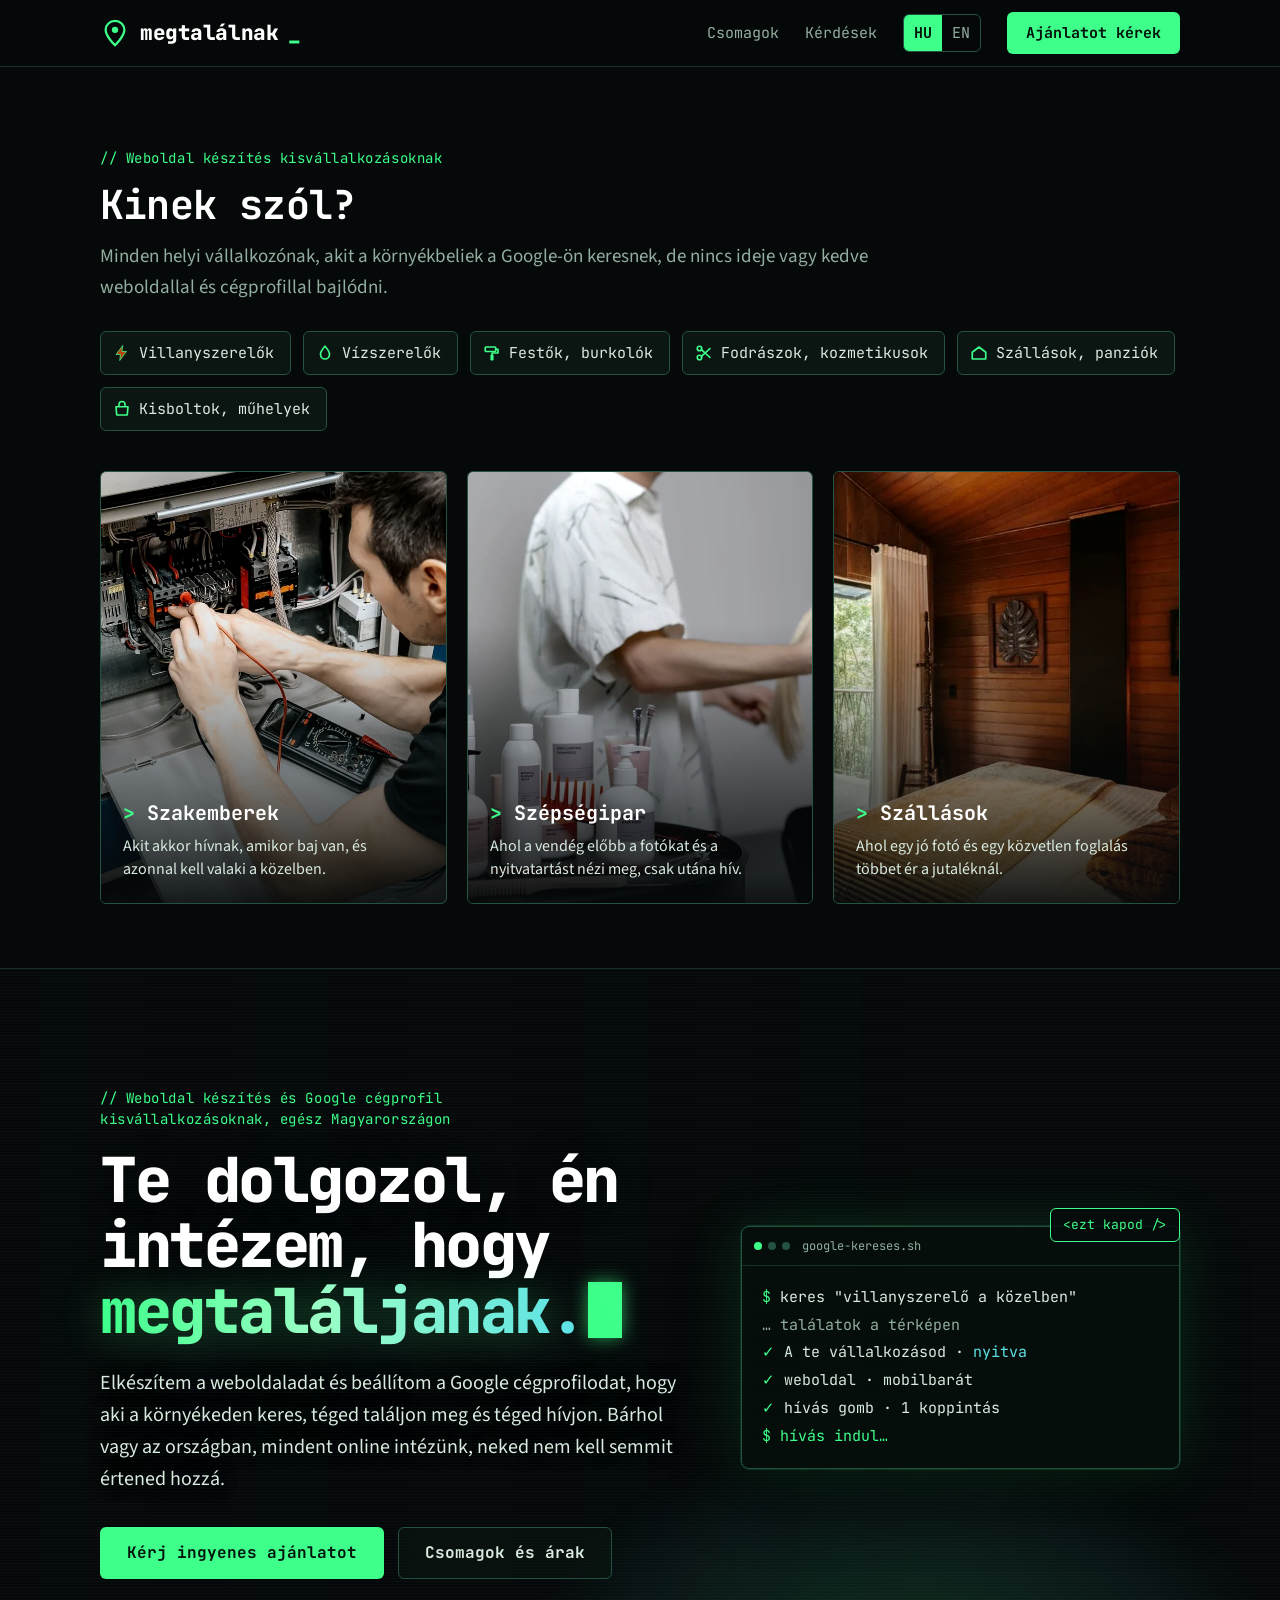
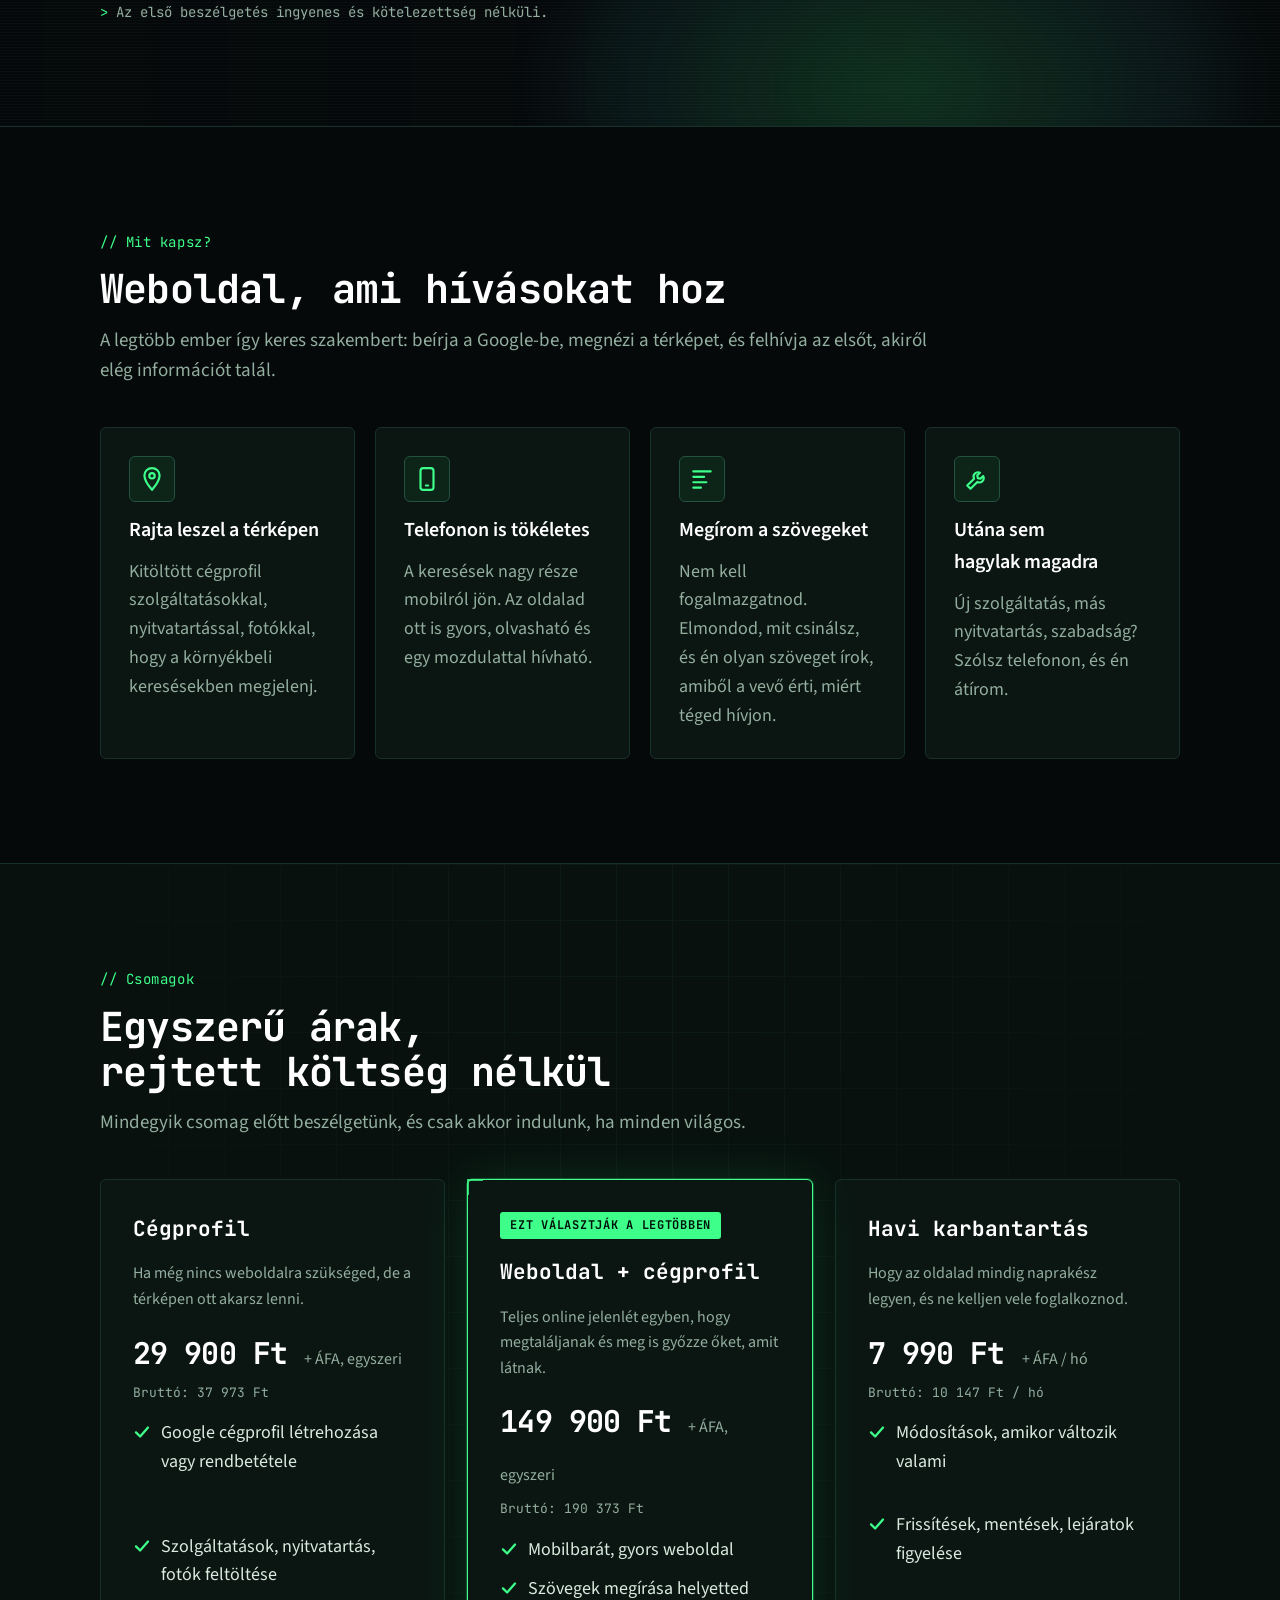
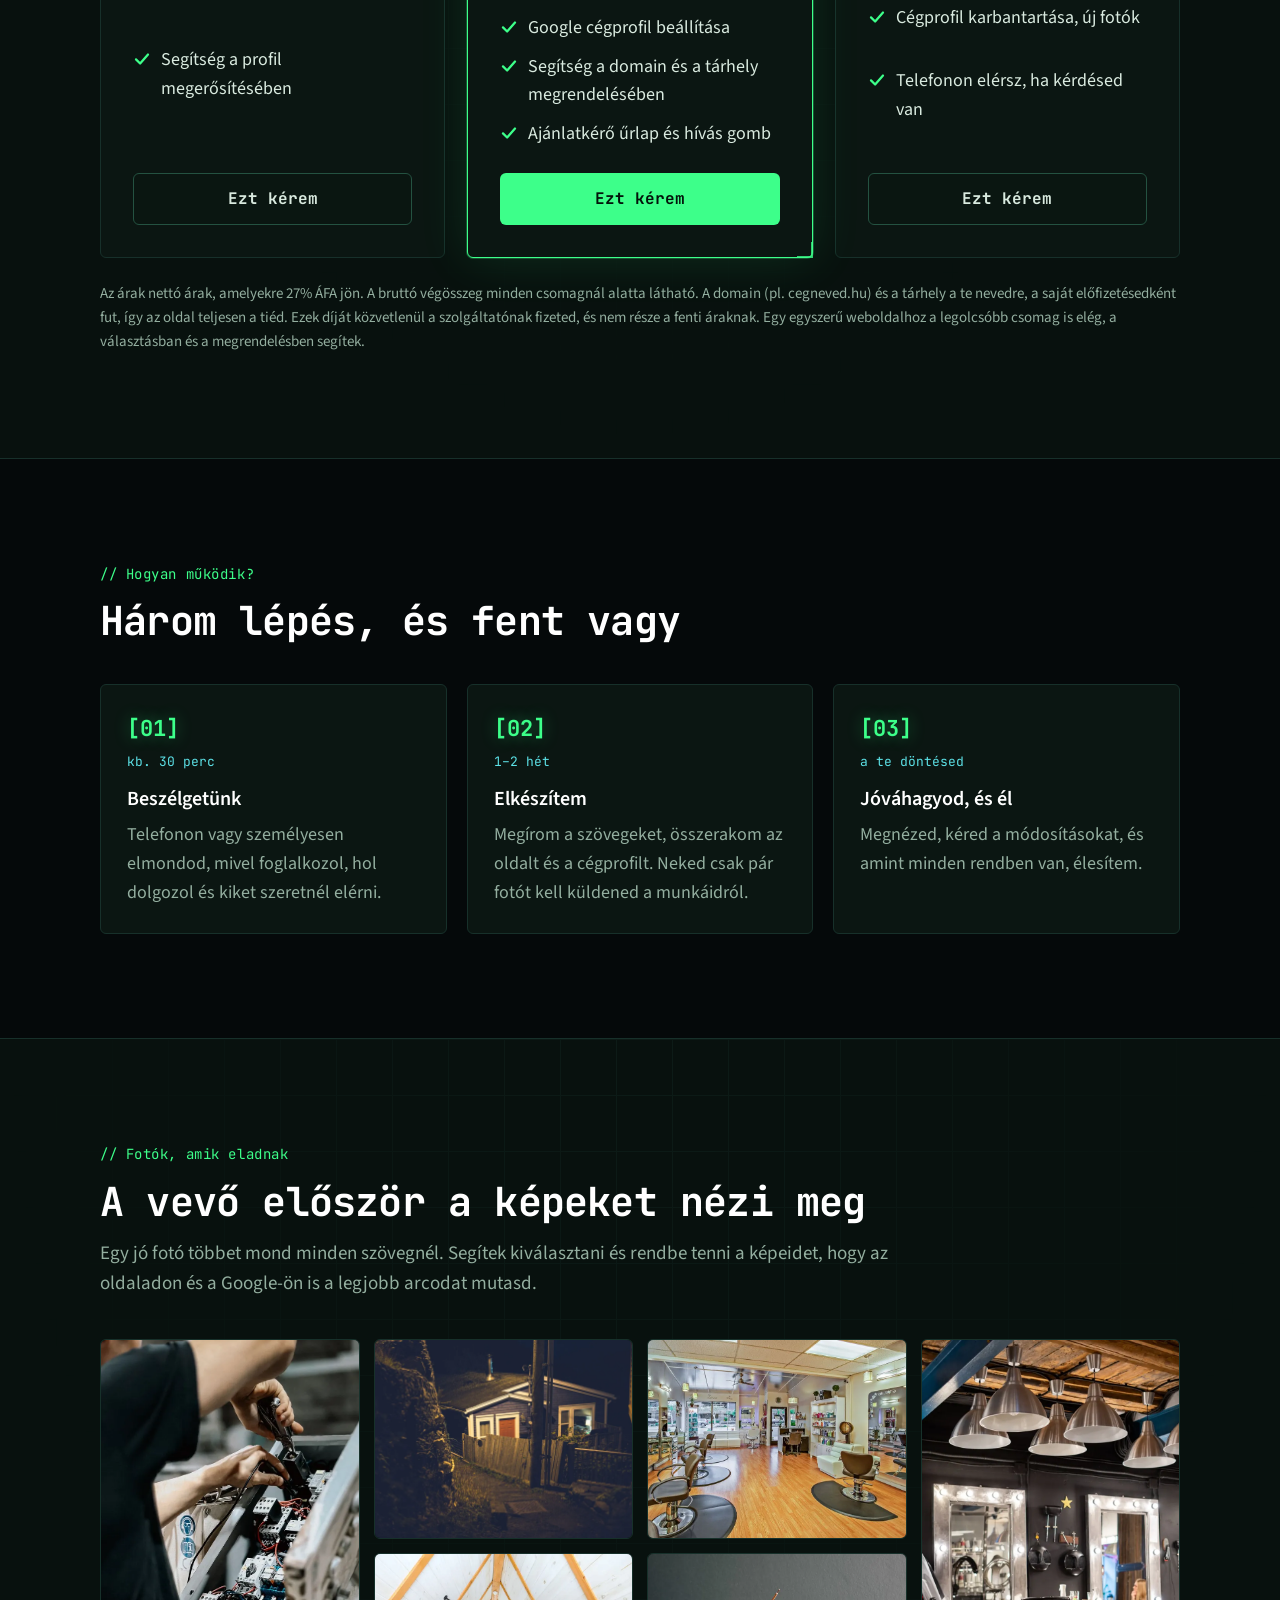
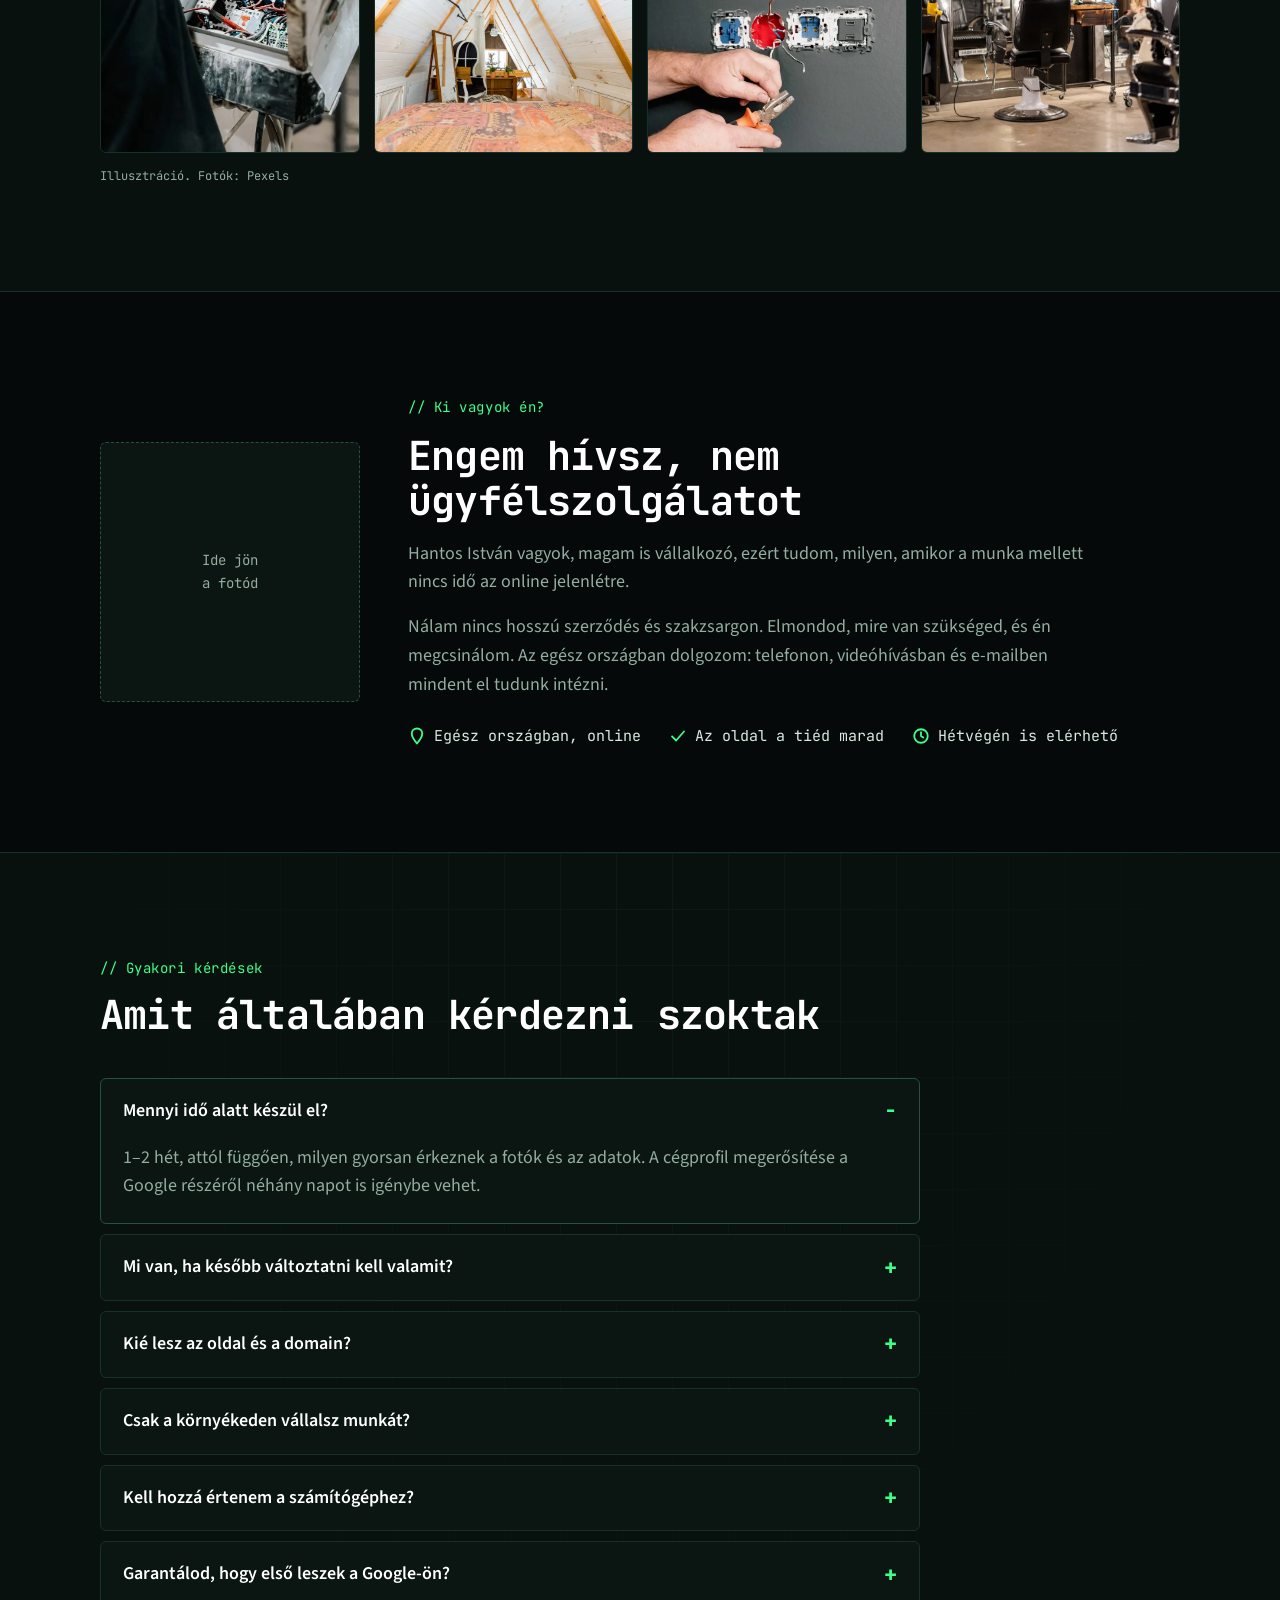
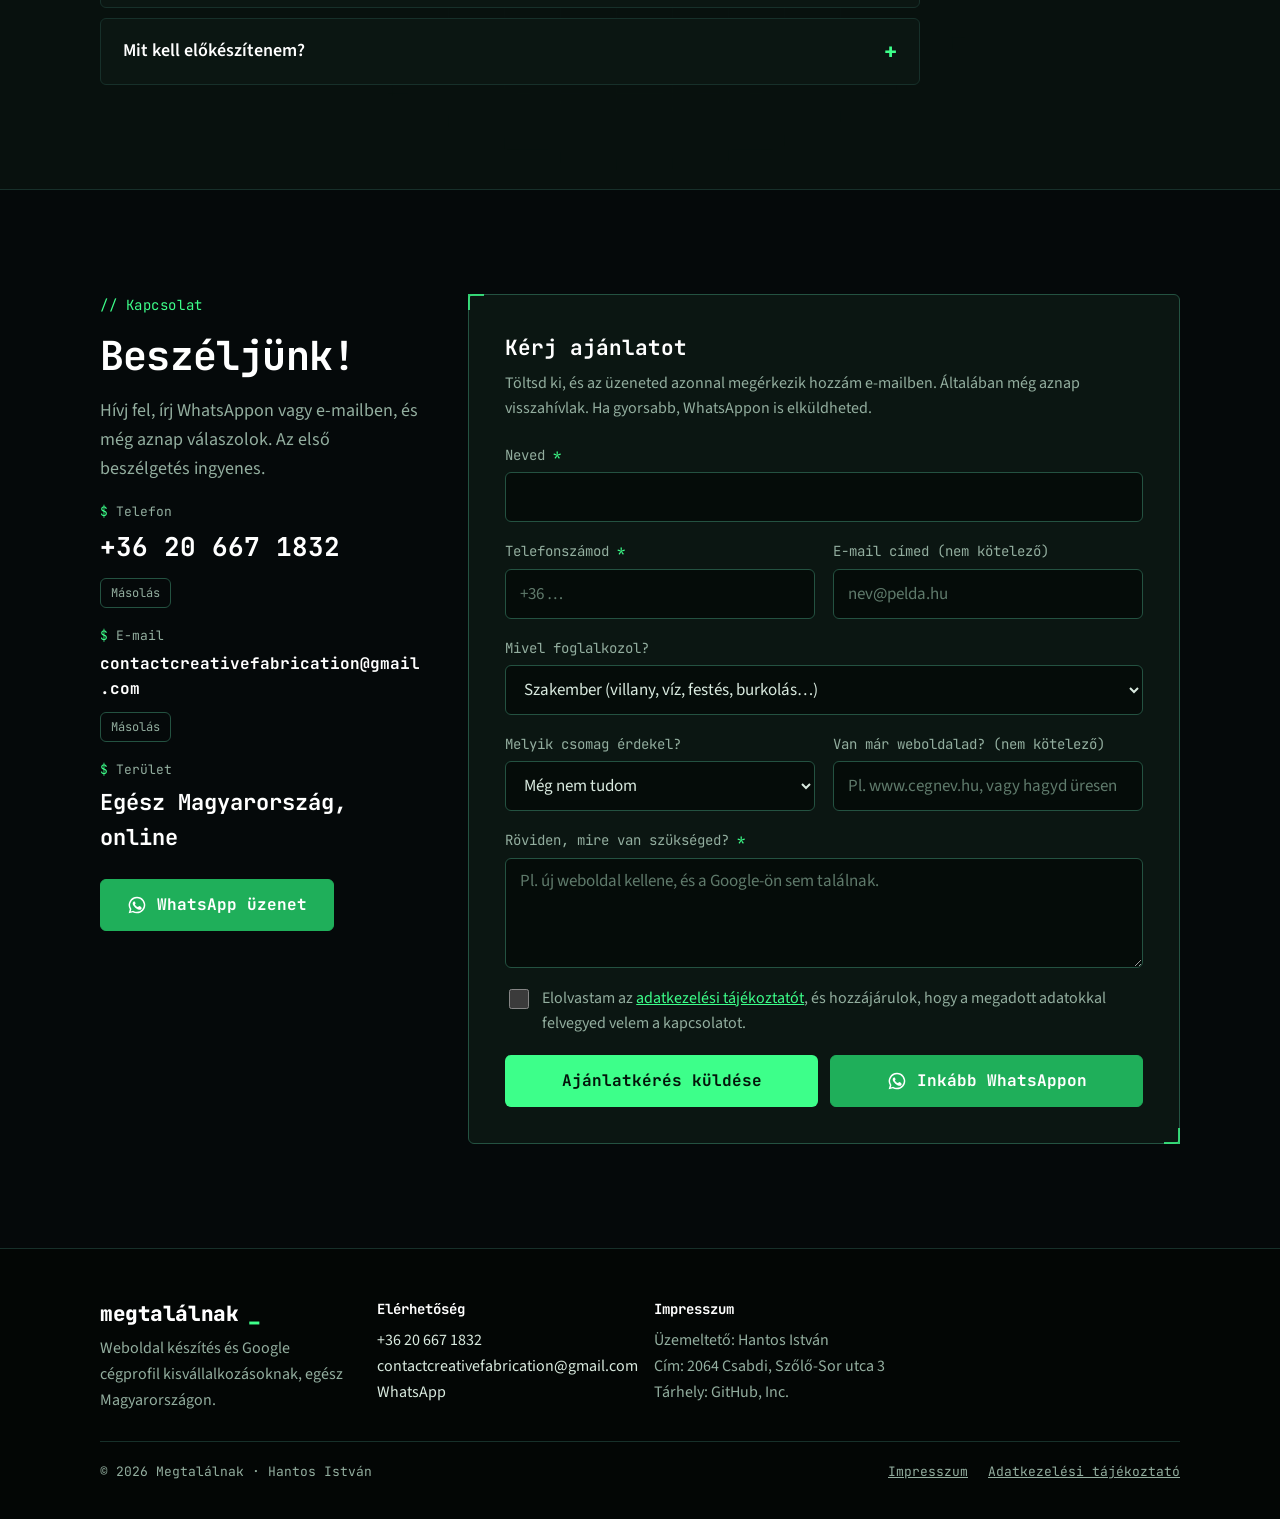
==== commit 06056df9: "ÁFA és tárhely Co-Authored-By: Claude Opus 5.5 <noreply@anthropic.com>" ====
--- a/index.html
+++ b/index.html
@@ -3,10 +3,10 @@
 <head>
 <meta charset="utf-8">
 <meta name="viewport" content="width=device-width, initial-scale=1, viewport-fit=cover">
-<title>Megtalálnak – weboldal és Google cégprofil helyi vállalkozóknak</title>
-<meta name="description" content="Weboldalt készítek és beállítom a Google cégprofilodat, hogy a környékbeliek téged találjanak meg és téged hívjanak. Helyi vállalkozóknak, egyszerűen, havidíjas karbantartással.">
+<title>Weboldal készítés és Google cégprofil kisvállalkozásoknak | Megtalálnak</title>
+<meta name="description" content="Weboldal készítés kisvállalkozásoknak és vállalkozóknak egész Magyarországon: gyors, mobilbarát honlap, Google cégprofil beállítás és havidíjas karbantartás. Kérj ingyenes ajánlatot!">
 <meta property="og:type" content="website">
-<meta property="og:title" content="Megtalálnak – weboldal és Google cégprofil helyi vállalkozóknak">
+<meta property="og:title" content="Weboldal készítés és Google cégprofil kisvállalkozásoknak | Megtalálnak">
 <meta property="og:description" content="Te dolgozol, én intézem, hogy megtaláljanak.">
 <meta property="og:locale" content="hu_HU">
 <link rel="alternate" hreflang="hu" href="https://techmoon7.github.io/megtalalnak/">
@@ -15,7 +15,7 @@
 <link rel="stylesheet" href="assets/fonts/fonts.css">
 <link rel="stylesheet" href="assets/css/style.css">
 <script type="application/ld+json">
-{"@context":"https://schema.org","@type":"ProfessionalService","name":"Megtalálnak","description":"Weboldal és Google cégprofil készítése helyi vállalkozóknak.","telephone":"[TELEFONSZÁM]","email":"[E-MAIL]","areaServed":"[TELEPÜLÉS] és környéke","url":"https://[DOMAIN]/"}
+{"@context":"https://schema.org","@type":"ProfessionalService","name":"Megtalálnak","founder":{"@type":"Person","name":"Hantos István"},"description":"Weboldal készítés, honlapkészítés és Google cégprofil beállítás kisvállalkozásoknak egész Magyarországon.","telephone":"+36 20 667 1832","email":"contactcreativefabrication@gmail.com","areaServed":{"@type":"Country","name":"Magyarország"},"serviceType":["Weboldal készítés","Honlapkészítés","Google cégprofil beállítás","Weboldal karbantartás"],"url":"https://techmoon7.github.io/megtalalnak/"}
 </script>
 </head>
 <body>
@@ -29,7 +29,7 @@
 <nav class="nav" aria-label="Fő menü">
 <a href="#csomagok">Csomagok</a>
 <a href="#gyik">Kérdések</a>
-<a class="lang" href="en/" hreflang="en" lang="en" aria-label="English version">EN</a>
+<span class="lang-switch" role="group" aria-label="Nyelv / Language"><a href="./" hreflang="hu" lang="hu" aria-current="true">HU</a><a href="en/" hreflang="en" lang="en">EN</a></span>
 <a class="btn btn-primary" href="#kapcsolat">Ajánlatot kérek</a>
 </nav>
 </div>
@@ -40,7 +40,7 @@
 <section class="who" aria-labelledby="kinek">
 <div class="wrap">
 <div class="who-lead">
-<span class="eyebrow">Weboldal helyi vállalkozóknak</span>
+<span class="eyebrow">Weboldal készítés kisvállalkozásoknak</span>
 <h2 id="kinek">Kinek szól?</h2>
 <p>Minden helyi vállalkozónak, akit a környékbeliek a Google-ön keresnek, de nincs ideje vagy kedve weboldallal és cégprofillal bajlódni.</p>
 </div>
@@ -65,9 +65,8 @@
 <div class="glow" aria-hidden="true"></div>
 <div class="wrap">
 <div>
-<span class="eyebrow">Weboldal + Google cégprofil</span>
-<h1 id="fo">Te dolgozol, én intézem, hogy <span>megtaláljanak.</span><i class="cursor" aria-hidden="true"></i></h1>
-<p class="lead">Elkészítem a weboldaladat és beállítom a Google cégprofilodat, hogy aki a környéken keres, téged találjon meg és téged hívjon. Neked nem kell semmit értened hozzá.</p>
+<h1 id="fo"><span class="kicker">Weboldal készítés és Google cégprofil kisvállalkozásoknak, egész Magyarországon</span>Te dolgozol, én intézem, hogy <span>megtaláljanak.</span><i class="cursor" aria-hidden="true"></i></h1>
+<p class="lead">Elkészítem a weboldaladat és beállítom a Google cégprofilodat, hogy aki a környékeden keres, téged találjon meg és téged hívjon. Bárhol vagy az országban, mindent online intézünk, neked nem kell semmit értened hozzá.</p>
 <div class="actions">
 <a class="btn btn-primary" href="#kapcsolat">Kérj ingyenes ajánlatot</a>
 <a class="btn btn-line" href="#csomagok">Csomagok és árak</a>
@@ -95,7 +94,7 @@
 <div class="wrap">
 <div class="sec-head">
 <span class="eyebrow">Mit kapsz?</span>
-<h2 id="mit">Nem csak egy weboldalt, hanem hívásokat</h2>
+<h2 id="mit">Weboldal, ami hívásokat hoz</h2>
 <p>A legtöbb ember így keres szakembert: beírja a Google-be, megnézi a térképet, és felhívja az elsőt, akiről elég információt talál.</p>
 </div>
 <div class="gets">
@@ -118,7 +117,7 @@
 <div class="plan">
 <h3>Cégprofil</h3>
 <p class="for">Ha még nincs weboldalra szükséged, de a térképen ott akarsz lenni.</p>
-<div class="price"><span class="ph">[ÁR]</span> Ft <small>egyszeri</small></div>
+<div class="price">29 900 Ft <small>+ ÁFA, egyszeri</small></div><p class="gross">Bruttó: 37 973 Ft</p>
 <ul>
 <li><svg aria-hidden="true" width="18" height="18" viewBox="0 0 24 24" fill="none" stroke="#1E7A4C" stroke-width="3" stroke-linecap="round" stroke-linejoin="round"><path d="M4 12.5 9.5 18 20 6"></path></svg>Google cégprofil létrehozása vagy rendbetétele</li>
 <li><svg aria-hidden="true" width="18" height="18" viewBox="0 0 24 24" fill="none" stroke="#1E7A4C" stroke-width="3" stroke-linecap="round" stroke-linejoin="round"><path d="M4 12.5 9.5 18 20 6"></path></svg>Szolgáltatások, nyitvatartás, fotók feltöltése</li>
@@ -130,12 +129,12 @@
 <span class="badge">Ezt választják a legtöbben</span>
 <h3>Weboldal + cégprofil</h3>
 <p class="for">Teljes online jelenlét egyben, hogy megtaláljanak és meg is győzze őket, amit látnak.</p>
-<div class="price"><span class="ph">[ÁR]</span> Ft <small>egyszeri</small></div>
+<div class="price">149 900 Ft <small>+ ÁFA, egyszeri</small></div><p class="gross">Bruttó: 190 373 Ft</p>
 <ul>
 <li><svg aria-hidden="true" width="18" height="18" viewBox="0 0 24 24" fill="none" stroke="#1E7A4C" stroke-width="3" stroke-linecap="round" stroke-linejoin="round"><path d="M4 12.5 9.5 18 20 6"></path></svg>Mobilbarát, gyors weboldal</li>
 <li><svg aria-hidden="true" width="18" height="18" viewBox="0 0 24 24" fill="none" stroke="#1E7A4C" stroke-width="3" stroke-linecap="round" stroke-linejoin="round"><path d="M4 12.5 9.5 18 20 6"></path></svg>Szövegek megírása helyetted</li>
 <li><svg aria-hidden="true" width="18" height="18" viewBox="0 0 24 24" fill="none" stroke="#1E7A4C" stroke-width="3" stroke-linecap="round" stroke-linejoin="round"><path d="M4 12.5 9.5 18 20 6"></path></svg>Google cégprofil beállítása</li>
-<li><svg aria-hidden="true" width="18" height="18" viewBox="0 0 24 24" fill="none" stroke="#1E7A4C" stroke-width="3" stroke-linecap="round" stroke-linejoin="round"><path d="M4 12.5 9.5 18 20 6"></path></svg>Domain és tárhely ügyintézése</li>
+<li><svg aria-hidden="true" width="18" height="18" viewBox="0 0 24 24" fill="none" stroke="#1E7A4C" stroke-width="3" stroke-linecap="round" stroke-linejoin="round"><path d="M4 12.5 9.5 18 20 6"></path></svg>Segítség a domain és a tárhely megrendelésében</li>
 <li><svg aria-hidden="true" width="18" height="18" viewBox="0 0 24 24" fill="none" stroke="#1E7A4C" stroke-width="3" stroke-linecap="round" stroke-linejoin="round"><path d="M4 12.5 9.5 18 20 6"></path></svg>Ajánlatkérő űrlap és hívás gomb</li>
 </ul>
 <a class="btn btn-primary" href="#kapcsolat">Ezt kérem</a>
@@ -143,17 +142,17 @@
 <div class="plan">
 <h3>Havi karbantartás</h3>
 <p class="for">Hogy az oldalad mindig naprakész legyen, és ne kelljen vele foglalkoznod.</p>
-<div class="price"><span class="ph">[ÁR]</span> Ft <small>/ hó</small></div>
+<div class="price">7 990 Ft <small>+ ÁFA / hó</small></div><p class="gross">Bruttó: 10 147 Ft / hó</p>
 <ul>
 <li><svg aria-hidden="true" width="18" height="18" viewBox="0 0 24 24" fill="none" stroke="#1E7A4C" stroke-width="3" stroke-linecap="round" stroke-linejoin="round"><path d="M4 12.5 9.5 18 20 6"></path></svg>Módosítások, amikor változik valami</li>
-<li><svg aria-hidden="true" width="18" height="18" viewBox="0 0 24 24" fill="none" stroke="#1E7A4C" stroke-width="3" stroke-linecap="round" stroke-linejoin="round"><path d="M4 12.5 9.5 18 20 6"></path></svg>Tárhely, domain megújítás, frissítések</li>
+<li><svg aria-hidden="true" width="18" height="18" viewBox="0 0 24 24" fill="none" stroke="#1E7A4C" stroke-width="3" stroke-linecap="round" stroke-linejoin="round"><path d="M4 12.5 9.5 18 20 6"></path></svg>Frissítések, mentések, lejáratok figyelése</li>
 <li><svg aria-hidden="true" width="18" height="18" viewBox="0 0 24 24" fill="none" stroke="#1E7A4C" stroke-width="3" stroke-linecap="round" stroke-linejoin="round"><path d="M4 12.5 9.5 18 20 6"></path></svg>Cégprofil karbantartása, új fotók</li>
 <li><svg aria-hidden="true" width="18" height="18" viewBox="0 0 24 24" fill="none" stroke="#1E7A4C" stroke-width="3" stroke-linecap="round" stroke-linejoin="round"><path d="M4 12.5 9.5 18 20 6"></path></svg>Telefonon elérsz, ha kérdésed van</li>
 </ul>
 <a class="btn btn-line" href="#kapcsolat">Ezt kérem</a>
 </div>
 </div>
-<p class="fine">Az árak <span class="ph">[ÁFA-TARTALOM, pl. alanyi adómentesek (AAM)]</span>. A domain és a tárhely éves díja <span class="ph">[benne van / külön fizetendő]</span>.</p>
+<p class="fine">Az árak nettó árak, amelyekre 27% ÁFA jön. A bruttó végösszeg minden csomagnál alatta látható. A domain (pl. cegneved.hu) és a tárhely a te nevedre, a saját előfizetésedként fut, így az oldal teljesen a tiéd. Ezek díját közvetlenül a szolgáltatónak fizeted, és nem része a fenti áraknak. Egy egyszerű weboldalhoz a legolcsóbb csomag is elég, a választásban és a megrendelésben segítek.</p>
 </div>
 </section>
 
@@ -165,7 +164,7 @@
 </div>
 <ol class="steps">
 <li><span class="t">kb. 30 perc</span><h3>Beszélgetünk</h3><p>Telefonon vagy személyesen elmondod, mivel foglalkozol, hol dolgozol és kiket szeretnél elérni.</p></li>
-<li><span class="t"><span class="ph">[IDŐTARTAM]</span></span><h3>Elkészítem</h3><p>Megírom a szövegeket, összerakom az oldalt és a cégprofilt. Neked csak pár fotót kell küldened a munkáidról.</p></li>
+<li><span class="t">1–2 hét</span><h3>Elkészítem</h3><p>Megírom a szövegeket, összerakom az oldalt és a cégprofilt. Neked csak pár fotót kell küldened a munkáidról.</p></li>
 <li><span class="t">a te döntésed</span><h3>Jóváhagyod, és él</h3><p>Megnézed, kéred a módosításokat, és amint minden rendben van, élesítem.</p></li>
 </ol>
 </div>
@@ -195,11 +194,11 @@
 <div class="portrait"><span>Ide jön<br>a fotód</span></div>
 <div class="about-text">
 <span class="eyebrow">Ki vagyok én?</span>
-<h2 id="rolam">Helyi vagyok, és engem hívsz, nem ügyfélszolgálatot</h2>
-<p><span class="ph">[NÉV]</span> vagyok, <span class="ph">[TELEPÜLÉS]</span> környékén élek. Magam is vállalkozó vagyok, ezért tudom, milyen, amikor a munka mellett nincs idő az online jelenlétre.</p>
-<p>Nálam nincs hosszú szerződés és szakzsargon. Elmondod, mire van szükséged, és én megcsinálom. Ha kérdésed van, személyesen is találkozhatunk.</p>
+<h2 id="rolam">Engem hívsz, nem ügyfélszolgálatot</h2>
+<p>Hantos István vagyok, magam is vállalkozó, ezért tudom, milyen, amikor a munka mellett nincs idő az online jelenlétre.</p>
+<p>Nálam nincs hosszú szerződés és szakzsargon. Elmondod, mire van szükséged, és én megcsinálom. Az egész országban dolgozom: telefonon, videóhívásban és e-mailben mindent el tudunk intézni.</p>
 <ul class="facts">
-<li><svg aria-hidden="true" width="18" height="18" viewBox="0 0 24 24" fill="none" stroke="#B8430B" stroke-width="2.4" stroke-linecap="round" stroke-linejoin="round"><path d="M12 2c-4 0-7 3-7 6.8C5 14 12 22 12 22s7-8 7-13.2C19 5 16 2 12 2z"></path></svg>Személyes találkozó</li>
+<li><svg aria-hidden="true" width="18" height="18" viewBox="0 0 24 24" fill="none" stroke="#B8430B" stroke-width="2.4" stroke-linecap="round" stroke-linejoin="round"><path d="M12 2c-4 0-7 3-7 6.8C5 14 12 22 12 22s7-8 7-13.2C19 5 16 2 12 2z"></path></svg>Egész országban, online</li>
 <li><svg aria-hidden="true" width="18" height="18" viewBox="0 0 24 24" fill="none" stroke="#B8430B" stroke-width="2.4" stroke-linecap="round" stroke-linejoin="round"><path d="M4 12.5 9.5 18 20 6"></path></svg>Az oldal a tiéd marad</li>
 <li><svg aria-hidden="true" width="18" height="18" viewBox="0 0 24 24" fill="none" stroke="#B8430B" stroke-width="2.4" stroke-linecap="round" stroke-linejoin="round"><circle cx="12" cy="12" r="9"></circle><path d="M12 7v5l3 2"></path></svg>Hétvégén is elérhető</li>
 </ul>
@@ -211,9 +210,10 @@
 <div class="wrap">
 <div class="sec-head"><span class="eyebrow">Gyakori kérdések</span><h2 id="kerdesek">Amit általában kérdezni szoktak</h2></div>
 <div class="faq">
-<details open><summary>Mennyi idő alatt készül el?</summary><p><span class="ph">[IDŐTARTAM]</span>, attól függően, milyen gyorsan érkeznek a fotók és az adatok. A cégprofil megerősítése a Google részéről néhány napot is igénybe vehet.</p></details>
+<details open><summary>Mennyi idő alatt készül el?</summary><p>1–2 hét, attól függően, milyen gyorsan érkeznek a fotók és az adatok. A cégprofil megerősítése a Google részéről néhány napot is igénybe vehet.</p></details>
 <details><summary>Mi van, ha később változtatni kell valamit?</summary><p>Havi karbantartással csak szólsz, és átírom. Karbantartás nélkül is megoldom, előre megbeszélt áron.</p></details>
-<details><summary>Kié lesz az oldal és a domain?</summary><p>A tiéd. A domain a te nevedre kerül, a cégprofil tulajdonosa te leszel, és ha egyszer máshoz vinnéd, minden fájlt megkapsz.</p></details>
+<details><summary>Kié lesz az oldal és a domain?</summary><p>A tiéd. A domain és a tárhely a te nevedre szól, a cégprofil tulajdonosa te leszel, és minden fájlt megkapsz. Ha egyszer máshoz vinnéd, semmit nem kell tőlem elkérned.</p></details>
+<details><summary>Csak a környékeden vállalsz munkát?</summary><p>Nem, az egész országban dolgozom. Telefonon, videóhívásban és e-mailben mindent el tudunk intézni, nem kell személyesen találkoznunk.</p></details>
 <details><summary>Kell hozzá értenem a számítógéphez?</summary><p>Nem. Elég, ha elmondod, mivel foglalkozol, és küldesz pár fotót telefonról. A többit én intézem.</p></details>
 <details><summary>Garantálod, hogy első leszek a Google-ön?</summary><p>Ezt senki nem tudja tisztességesen megígérni. Azt garantálom, hogy a profilod és az oldalad teljes, pontos és rendben lesz, mert ez az alapja annak, hogy a környékbeli keresésekben megjelenj.</p></details>
 <details><summary>Mit kell előkészítenem?</summary><p>A cég adatait (név, cím, adószám), a szolgáltatásaidat, a nyitvatartást és 5–10 fotót a munkáidról vagy az üzletedről. Ha nincs jó fotód, segítek.</p></details>
@@ -226,24 +226,29 @@
 <div class="contact-info">
 <span class="eyebrow">Kapcsolat</span>
 <h2 id="beszeljunk">Beszéljünk!</h2>
-<p>Hívj fel, vagy hagyj üzenetet, és még aznap visszahívlak. Az első beszélgetés ingyenes.</p>
-<div class="direct"><span class="lbl">Telefon</span><a class="val" href="tel:[TELEFONSZÁM]"><span class="ph">[TELEFONSZÁM]</span></a></div>
-<div class="direct"><span class="lbl">E-mail</span><span class="val"><span class="ph">[E-MAIL]</span></span></div>
-<div class="direct"><span class="lbl">Terület</span><span class="val" style="font-size:22px"><span class="ph">[TELEPÜLÉS]</span> és környéke</span></div>
-</div>
-<form class="quote corner" id="ajanlat" data-endpoint="" novalidate>
+<p>Hívj fel, írj WhatsAppon vagy e-mailben, és még aznap válaszolok. Az első beszélgetés ingyenes.</p>
+<div class="direct"><span class="lbl">Telefon</span><span class="val-row"><a class="val" href="tel:+36206671832">+36 20 667 1832</a><button type="button" class="copy" data-copy="+36 20 667 1832" data-done="Másolva">Másolás</button></span></div>
+<div class="direct"><span class="lbl">E-mail</span><span class="val-row"><a class="val val-mail" href="mailto:contactcreativefabrication@gmail.com">contactcreativefabrication@gmail.com</a><button type="button" class="copy" data-copy="contactcreativefabrication@gmail.com" data-done="Másolva">Másolás</button></span></div>
+<div class="direct"><span class="lbl">Terület</span><span class="val" style="font-size:22px">Egész Magyarország, online</span></div>
+<a class="btn btn-wa" href="https://wa.me/36206671832" target="_blank" rel="noopener"><svg aria-hidden="true" width="20" height="20" viewBox="0 0 24 24" fill="currentColor"><path d="M12 2a10 10 0 0 0-8.6 15.1L2 22l5-1.3A10 10 0 1 0 12 2zm0 18.2a8.2 8.2 0 0 1-4.2-1.1l-.3-.2-3 .8.8-2.9-.2-.3A8.2 8.2 0 1 1 12 20.2zm4.5-6.1c-.2-.1-1.5-.7-1.7-.8-.2-.1-.4-.1-.6.1l-.8 1c-.1.2-.3.2-.5.1a6.7 6.7 0 0 1-3.3-2.9c-.3-.4.2-.4.7-1.3.1-.2 0-.3 0-.4l-.8-1.8c-.2-.5-.4-.4-.6-.4h-.5a1 1 0 0 0-.7.3 3 3 0 0 0-.9 2.2 5.2 5.2 0 0 0 1.1 2.8 11.9 11.9 0 0 0 4.6 4c1.7.7 2.4.8 3.2.7.5-.1 1.5-.6 1.7-1.2.2-.6.2-1.1.2-1.2-.1-.1-.2-.2-.4-.3z"/></svg>WhatsApp üzenet</a>
+</div>
+<form class="quote corner" id="ajanlat" novalidate>
+<div class="qhead"><h3>Kérj ajánlatot</h3><p>Töltsd ki, és az üzeneted azonnal megérkezik hozzám e-mailben. Általában még aznap visszahívlak. Ha gyorsabb, WhatsAppon is elküldheted.</p></div>
+<input type="text" name="_honey" class="hp" tabindex="-1" autocomplete="off" aria-hidden="true">
+<div class="field"><label for="f-nev">Neved <span class="req">*</span></label><input id="f-nev" name="nev" type="text" autocomplete="name" required></div>
 <div class="two">
-<div class="field"><label for="f-nev">Neved</label><input id="f-nev" name="nev" type="text" autocomplete="name" required></div>
-<div class="field"><label for="f-tel">Telefonszámod</label><input id="f-tel" name="telefon" type="tel" autocomplete="tel" required></div>
-</div>
-<div class="field"><label for="f-tipus">Mivel foglalkozol?</label>
-<select id="f-tipus" name="tevekenyseg"><option>Szakember (villany, víz, festés, burkolás…)</option><option>Szépségipar (fodrász, kozmetikus…)</option><option>Szállás, vendéglátás</option><option>Üzlet, műhely</option><option>Egyéb</option></select></div>
-<div class="field"><label for="f-csomag">Melyik csomag érdekel?</label>
-<select id="f-csomag" name="csomag"><option>Még nem tudom</option><option>Cégprofil</option><option>Weboldal + cégprofil</option><option>Havi karbantartás</option></select></div>
-<div class="field"><label for="f-uzenet">Üzenet (nem kötelező)</label><textarea id="f-uzenet" name="uzenet" placeholder="Pl. van már weboldalam, de régi, vagy: mikor tudsz hívni?"></textarea></div>
-<label class="check" for="f-ok"><input id="f-ok" name="adatkezeles" type="checkbox" required><span>Elolvastam az <a href="adatvedelem.html">adatkezelési tájékoztatót</a>, és hozzájárulok, hogy a megadott elérhetőségen felvegyed velem a kapcsolatot.</span></label>
-<button class="btn btn-primary" type="submit">Ajánlatot kérek</button>
-<p class="form-msg" id="f-msg" hidden></p>
+<div class="field"><label for="f-tel">Telefonszámod <span class="req">*</span></label><input id="f-tel" name="telefon" type="tel" autocomplete="tel" required placeholder="+36 …"></div>
+<div class="field"><label for="f-email">E-mail címed (nem kötelező)</label><input id="f-email" name="email" type="email" autocomplete="email" placeholder="nev@pelda.hu"></div>
+</div>
+<div class="field"><label for="f-tipus">Mivel foglalkozol?</label><select id="f-tipus" name="tevekenyseg"><option>Szakember (villany, víz, festés, burkolás…)</option><option>Szépségipar (fodrász, kozmetikus…)</option><option>Szállás, vendéglátás</option><option>Üzlet, műhely</option><option>Egyéb</option></select></div>
+<div class="two">
+<div class="field"><label for="f-csomag">Melyik csomag érdekel?</label><select id="f-csomag" name="csomag"><option>Még nem tudom</option><option>Cégprofil</option><option>Weboldal + cégprofil</option><option>Havi karbantartás</option></select></div>
+<div class="field"><label for="f-web">Van már weboldalad? (nem kötelező)</label><input id="f-web" name="weboldal" type="text" placeholder="Pl. www.cegnev.hu, vagy hagyd üresen"></div>
+</div>
+<div class="field"><label for="f-uzenet">Röviden, mire van szükséged? <span class="req">*</span></label><textarea id="f-uzenet" name="uzenet" maxlength="1000" required placeholder="Pl. új weboldal kellene, és a Google-ön sem találnak."></textarea></div>
+<label class="check" for="f-ok"><input id="f-ok" name="adatkezeles" type="checkbox" required><span>Elolvastam az <a href="adatvedelem.html">adatkezelési tájékoztatót</a>, és hozzájárulok, hogy a megadott adatokkal felvegyed velem a kapcsolatot.</span></label>
+<div class="qbtns"><button class="btn btn-primary" type="submit" data-via="send">Ajánlatkérés küldése</button><button class="btn btn-wa" type="submit" data-via="wa"><svg aria-hidden="true" width="20" height="20" viewBox="0 0 24 24" fill="currentColor"><path d="M12 2a10 10 0 0 0-8.6 15.1L2 22l5-1.3A10 10 0 1 0 12 2zm0 18.2a8.2 8.2 0 0 1-4.2-1.1l-.3-.2-3 .8.8-2.9-.2-.3A8.2 8.2 0 1 1 12 20.2zm4.5-6.1c-.2-.1-1.5-.7-1.7-.8-.2-.1-.4-.1-.6.1l-.8 1c-.1.2-.3.2-.5.1a6.7 6.7 0 0 1-3.3-2.9c-.3-.4.2-.4.7-1.3.1-.2 0-.3 0-.4l-.8-1.8c-.2-.5-.4-.4-.6-.4h-.5a1 1 0 0 0-.7.3 3 3 0 0 0-.9 2.2 5.2 5.2 0 0 0 1.1 2.8 11.9 11.9 0 0 0 4.6 4c1.7.7 2.4.8 3.2.7.5-.1 1.5-.6 1.7-1.2.2-.6.2-1.1.2-1.2-.1-.1-.2-.2-.4-.3z"/></svg>Inkább WhatsAppon</button></div>
+<p class="form-msg" id="f-msg" role="status" aria-live="polite" hidden></p>
 </form>
 </div>
 </section>
@@ -252,14 +257,14 @@
 
 <footer class="foot">
 <div class="wrap">
-<div><a class="brand" href="#tartalom">megtalálnak<span class="dot">_</span></a><p>Weboldal és Google cégprofil helyi vállalkozóknak.</p></div>
-<div><strong>Elérhetőség</strong><p><span class="ph">[TELEFONSZÁM]</span><br><span class="ph">[E-MAIL]</span></p></div>
-<div><strong>Impresszum</strong><p><span class="ph">[VÁLLALKOZÓ NEVE]</span> egyéni vállalkozó<br>Székhely: <span class="ph">[CÍM]</span><br>Adószám: <span class="ph">[ADÓSZÁM]</span><br>Nyilvántartási szám: <span class="ph">[EV-SZÁM]</span></p></div>
-<div class="legal"><span>© 2026 Megtalálnak</span><a href="adatvedelem.html">Adatkezelési tájékoztató</a></div>
+<div><a class="brand" href="#tartalom">megtalálnak<span class="dot">_</span></a><p>Weboldal készítés és Google cégprofil kisvállalkozásoknak, egész Magyarországon.</p></div>
+<div><strong>Elérhetőség</strong><p><a href="tel:+36206671832">+36 20 667 1832</a><br><a href="mailto:contactcreativefabrication@gmail.com">contactcreativefabrication@gmail.com</a><br><a href="https://wa.me/36206671832" target="_blank" rel="noopener">WhatsApp</a></p></div>
+<div><strong>Impresszum</strong><p>Üzemeltető: Hantos István<br>Cím: 2064 Csabdi, Szőlő-Sor utca 3<br>Tárhely: GitHub, Inc.</p></div>
+<div class="legal"><span>© 2026 Megtalálnak · Hantos István</span><span class="legal-links"><a href="impresszum.html">Impresszum</a><a href="adatvedelem.html">Adatkezelési tájékoztató</a></span></div>
 </div>
 </footer>
 
-<div class="callbar"><a class="btn btn-primary" href="tel:[TELEFONSZÁM]">Hívás</a><a class="btn btn-line" href="#kapcsolat">Ajánlatkérés</a></div>
+<div class="callbar"><a class="btn btn-primary" href="tel:+36206671832">Hívás</a><a class="btn btn-wa" href="https://wa.me/36206671832" target="_blank" rel="noopener"><svg aria-hidden="true" width="20" height="20" viewBox="0 0 24 24" fill="currentColor"><path d="M12 2a10 10 0 0 0-8.6 15.1L2 22l5-1.3A10 10 0 1 0 12 2zm0 18.2a8.2 8.2 0 0 1-4.2-1.1l-.3-.2-3 .8.8-2.9-.2-.3A8.2 8.2 0 1 1 12 20.2zm4.5-6.1c-.2-.1-1.5-.7-1.7-.8-.2-.1-.4-.1-.6.1l-.8 1c-.1.2-.3.2-.5.1a6.7 6.7 0 0 1-3.3-2.9c-.3-.4.2-.4.7-1.3.1-.2 0-.3 0-.4l-.8-1.8c-.2-.5-.4-.4-.6-.4h-.5a1 1 0 0 0-.7.3 3 3 0 0 0-.9 2.2 5.2 5.2 0 0 0 1.1 2.8 11.9 11.9 0 0 0 4.6 4c1.7.7 2.4.8 3.2.7.5-.1 1.5-.6 1.7-1.2.2-.6.2-1.1.2-1.2-.1-.1-.2-.2-.4-.3z"/></svg>WhatsApp</a></div>
 
 <script>
 (function(){
@@ -275,20 +280,45 @@
   if(still){for(var k=0;k<60;k++)frame();return}
   var last=0;(function loop(t){requestAnimationFrame(loop);if(t-last<45)return;last=t;frame()})(0);
 })();
+</script>
+<script>
 (function(){
-  var form=document.getElementById('ajanlat');var msg=document.getElementById('f-msg');
-  if(!form)return;
+  document.querySelectorAll('.copy').forEach(function(b){b.addEventListener('click',function(){
+    var t=b.getAttribute('data-copy'),o=b.textContent;
+    var done=function(){b.textContent=b.getAttribute('data-done');setTimeout(function(){b.textContent=o},1600)};
+    if(navigator.clipboard)navigator.clipboard.writeText(t).then(done,function(){});
+  })});
+  var form=document.getElementById('ajanlat'),msg=document.getElementById('f-msg');if(!form)return;
+  var T={name:'Kérlek, add meg a neved.',tel:'Kérlek, add meg a telefonszámod, hogy vissza tudjalak hívni.',mail:'Ez az e-mail cím nem tűnik helyesnek.',msg:'Írj pár szót arról, mire van szükséged.',ok:'Az elküldéshez fogadd el az adatkezelési tájékoztatót.',opening:'Megnyílt a WhatsApp az előre megírt üzenettel. Ha nem nyílt meg, írj közvetlenül: ',sending:'Küldés…',sent:'Köszönöm, megkaptam az üzeneted! Hamarosan jelentkezem.',failed:'Nem sikerült elküldeni. Próbáld WhatsAppon, vagy írj közvetlenül: ',hello:'Szia! Ajánlatot kérnék a megtalalnak oldalról.',n:'Név',ph:'Telefon',em:'E-mail',b:'Tevékenység',p:'Csomag',w:'Jelenlegi weboldal',m:'Üzenet',subj:'Ajánlatkérés – weboldal'};
+  var via='send';form.querySelectorAll('[data-via]').forEach(function(b){b.addEventListener('click',function(){via=b.getAttribute('data-via')})});
+  var sendBtn=form.querySelector('[data-via="send"]'),sendLabel=sendBtn.textContent;
+  function say(t,cls){msg.hidden=false;msg.className='form-msg'+(cls?' '+cls:'');msg.textContent=t}
   form.addEventListener('submit',function(e){
-    e.preventDefault();
-    var nev=form.elements.nev.value.trim(),tel=form.elements.telefon.value.trim(),ok=form.elements.adatkezeles.checked;
-    msg.hidden=false;msg.className='form-msg';
-    if(!nev||!tel){msg.textContent='Kérlek, add meg a neved és a telefonszámod, hogy vissza tudjalak hívni.';return}
-    if(!ok){msg.textContent='Az elküldéshez fogadd el az adatkezelési tájékoztatót.';return}
-    var url=form.getAttribute('data-endpoint');
-    if(!url){msg.textContent='Az űrlap még nincs bekötve. Addig hívj a fenti telefonszámon.';return}
-    fetch(url,{method:'POST',body:new FormData(form),headers:{'Accept':'application/json'}})
-      .then(function(r){if(!r.ok)throw 0;form.reset();msg.className='form-msg ok';msg.textContent='Köszönöm! Megkaptam az üzeneted, hamarosan hívlak.'})
-      .catch(function(){msg.textContent='Nem sikerült elküldeni. Kérlek, hívj telefonon.'});
+    e.preventDefault();var f=form.elements,clean=function(v){return String(v||'').replace(/\s+/g,' ').trim()};
+    if(f._honey.value)return;
+    var d={nev:clean(f.nev.value),tel:clean(f.telefon.value),email:clean(f.email.value),tip:f.tevekenyseg.value,csomag:f.csomag.value,web:clean(f.weboldal.value),uz:String(f.uzenet.value||'').trim()};
+    if(!d.nev){say(T.name);f.nev.focus();return}
+    if(d.tel.replace(/\D/g,'').length<6){say(T.tel);f.telefon.focus();return}
+    if(d.email&&!/^[^\s@]+@[^\s@]+\.[^\s@]+$/.test(d.email)){say(T.mail);f.email.focus();return}
+    if(!d.uz){say(T.msg);f.uzenet.focus();return}
+    if(!f.adatkezeles.checked){say(T.ok);f.adatkezeles.focus();return}
+    var page=location.href.split('#')[0];
+    if(via==='wa'){
+      var lines=[T.hello,'',T.n+': '+d.nev,T.ph+': '+d.tel];if(d.email)lines.push(T.em+': '+d.email);
+      lines.push(T.b+': '+d.tip,T.p+': '+d.csomag);if(d.web)lines.push(T.w+': '+d.web);
+      lines.push('',T.m+':',d.uz,'','('+page+')');
+      window.open('https://wa.me/36206671832?text='+encodeURIComponent(lines.join('\n')),'_blank','noopener');
+      say(T.opening+'+36 20 667 1832','ok');return;
+    }
+    var body={_subject:T.subj+' – '+d.nev,_template:'table',_captcha:'false'};
+    body[T.n]=d.nev;body[T.ph]=d.tel;if(d.email){body[T.em]=d.email;body._replyto=d.email}
+    body[T.b]=d.tip;body[T.p]=d.csomag;if(d.web)body[T.w]=d.web;body[T.m]=d.uz;body['Oldal']=page;
+    sendBtn.disabled=true;sendBtn.textContent=T.sending;msg.hidden=true;
+    fetch('https://formsubmit.co/ajax/contactcreativefabrication@gmail.com',{method:'POST',headers:{'Content-Type':'application/json','Accept':'application/json'},body:JSON.stringify(body)})
+      .then(function(r){return r.json().then(function(j){if(!r.ok||String(j.success)!=='true')throw 0})})
+      .then(function(){form.reset();say(T.sent,'ok')})
+      .catch(function(){say(T.failed+'contactcreativefabrication@gmail.com · +36 20 667 1832','err')})
+      .then(function(){sendBtn.disabled=false;sendBtn.textContent=sendLabel});
   });
 })();
 </script>
--- a/assets/css/style.css
+++ b/assets/css/style.css
@@ -265,3 +265,36 @@
 .credit{margin:14px 0 0;font-family:var(--mono);font-size:12px;color:var(--muted)}
 @media (max-width:760px){.mosaic{grid-template-columns:repeat(2,minmax(0,1fr));grid-auto-rows:160px}}
 @media (max-width:640px){.pcard{aspect-ratio:4/3}}
+/* h1 kulcsszavas előtag */
+.hero h1 .kicker{display:block;font-family:var(--mono);font-weight:400;font-size:14px;letter-spacing:.04em;line-height:1.5;color:var(--green);text-shadow:none;background:none;-webkit-background-clip:border-box;background-clip:border-box;filter:none;margin-bottom:18px}
+.hero h1 .kicker::before{content:"// "}
+/* nyelvváltó: HU | EN, az aktuális kiemelve */
+.lang-switch{display:inline-flex;border:1px solid var(--line-2);border-radius:var(--r);overflow:hidden;font-family:var(--mono);font-size:13px}
+.lang-switch a{display:inline-flex;align-items:center;min-height:36px;padding:0 10px;text-decoration:none;color:var(--muted)!important}
+.lang-switch a:hover{color:var(--green)!important}
+.lang-switch a[aria-current]{background:var(--green);color:var(--on-green)!important;font-weight:700;pointer-events:none}
+@media (max-width:820px){.nav .lang-switch a{display:inline-flex!important}}
+/* kapcsolat: másolás gomb, WhatsApp gomb */
+.val-row{display:flex;flex-wrap:wrap;align-items:center;gap:10px}
+.copy{font-family:var(--mono);font-size:12px;color:var(--muted);background:transparent;border:1px solid var(--line-2);border-radius:var(--r);padding:5px 10px;cursor:pointer;min-height:30px}
+.copy:hover{color:var(--green);border-color:var(--green)}
+.direct .val-mail{font-size:16px}
+.btn-wa{background:#1FAF5A;color:#fff;border-color:#1FAF5A}
+.btn-wa:hover{background:#1A9A4F;color:#fff;box-shadow:0 0 24px rgba(37,211,102,.3)}
+.contact-info>.btn-wa{justify-self:start;margin-top:6px}
+/* ajánlatkérő űrlap */
+.qhead{display:grid;gap:6px;margin-bottom:4px}
+.qhead h3{margin:0;font-family:var(--mono);font-size:21px}
+.qhead p{margin:0;color:var(--muted);font-size:16px}
+.req{color:var(--green)}
+.hp{position:absolute!important;left:-9999px!important;width:1px;height:1px;opacity:0}
+.qbtns{display:flex;flex-wrap:wrap;gap:12px}
+.qbtns .btn{flex:1 1 200px}
+.qbtns .btn:disabled{opacity:.6;cursor:wait;transform:none;box-shadow:none}
+.form-msg.err{border-color:#FF6B6B;color:#FFB4B4}
+.foot p a{color:var(--text);text-decoration:none}
+.foot p a:hover{color:var(--green)}
+.legal-links{display:flex;flex-wrap:wrap;gap:8px 20px}
+.legal-links a{color:var(--muted)}
+.callbar .btn-wa svg{flex:none}
+.plan .gross{margin:-10px 0 0;font-family:var(--mono);font-size:13px;color:var(--muted)}
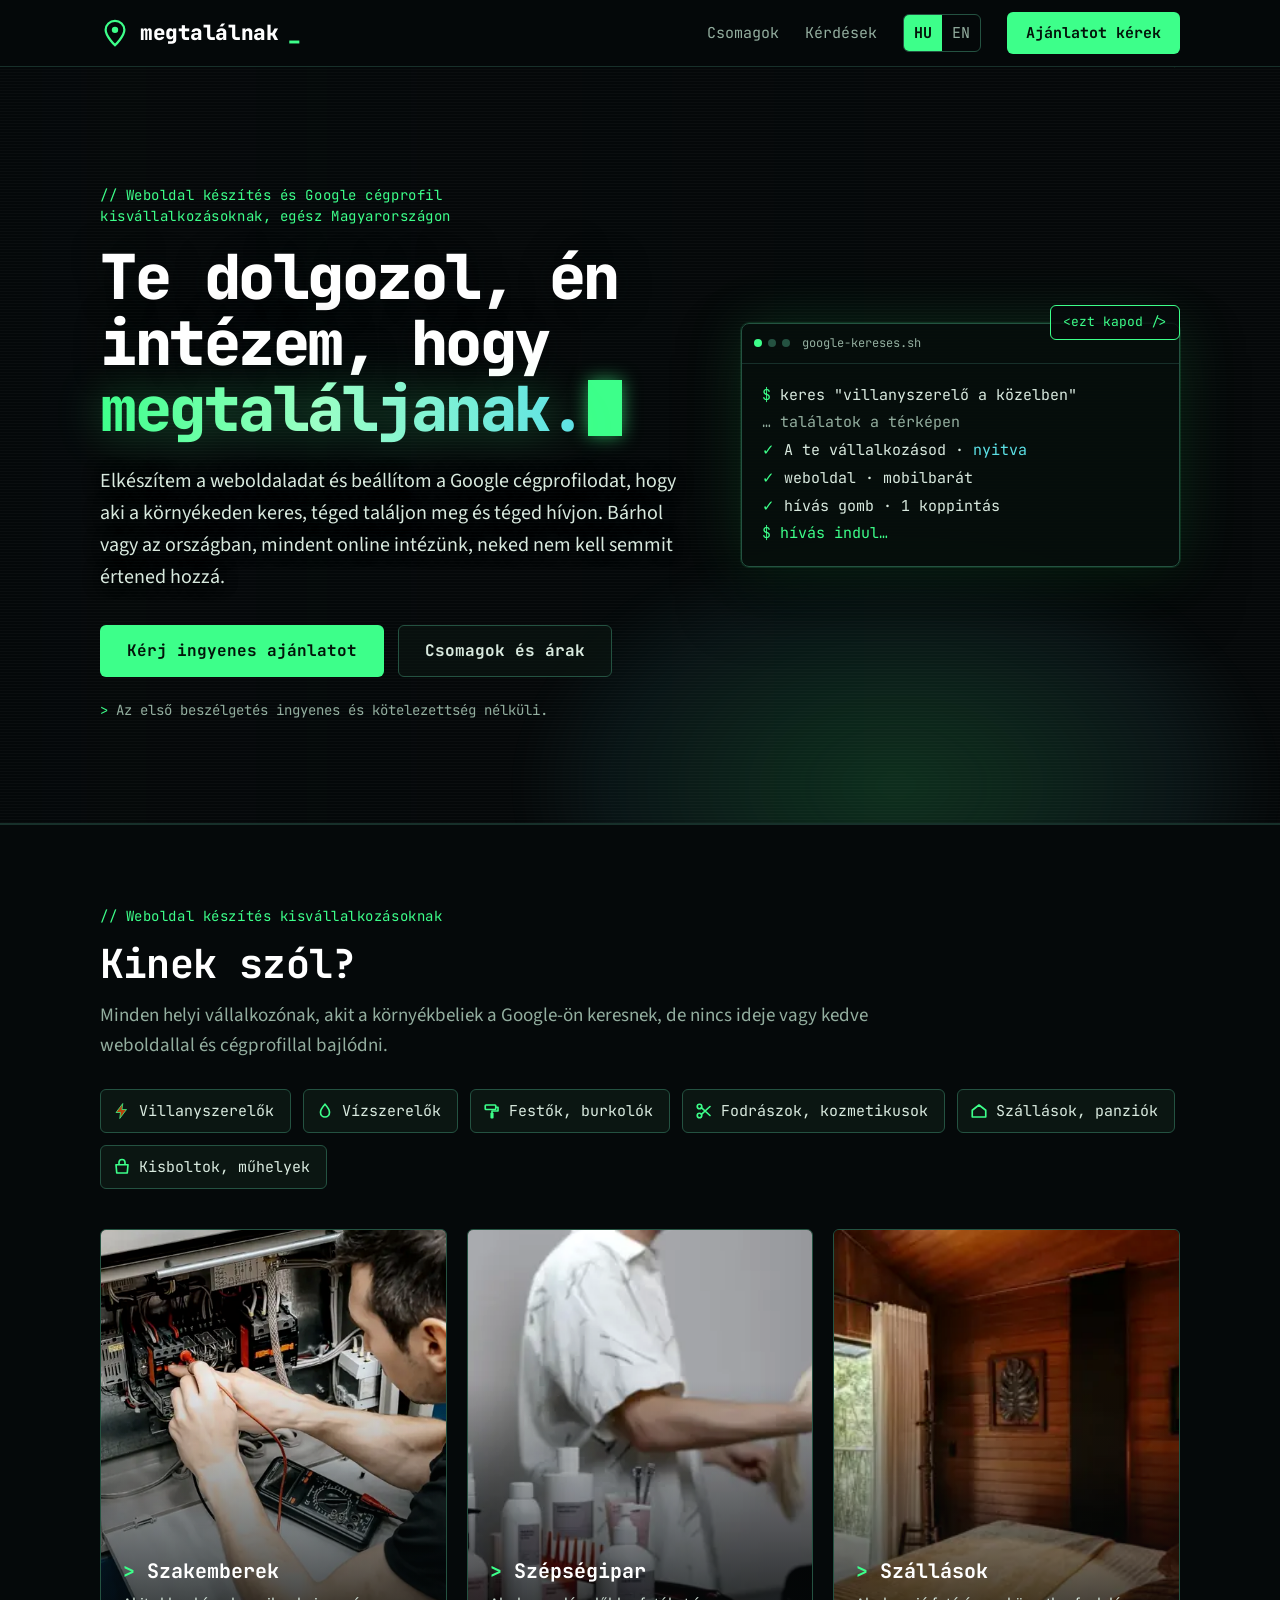
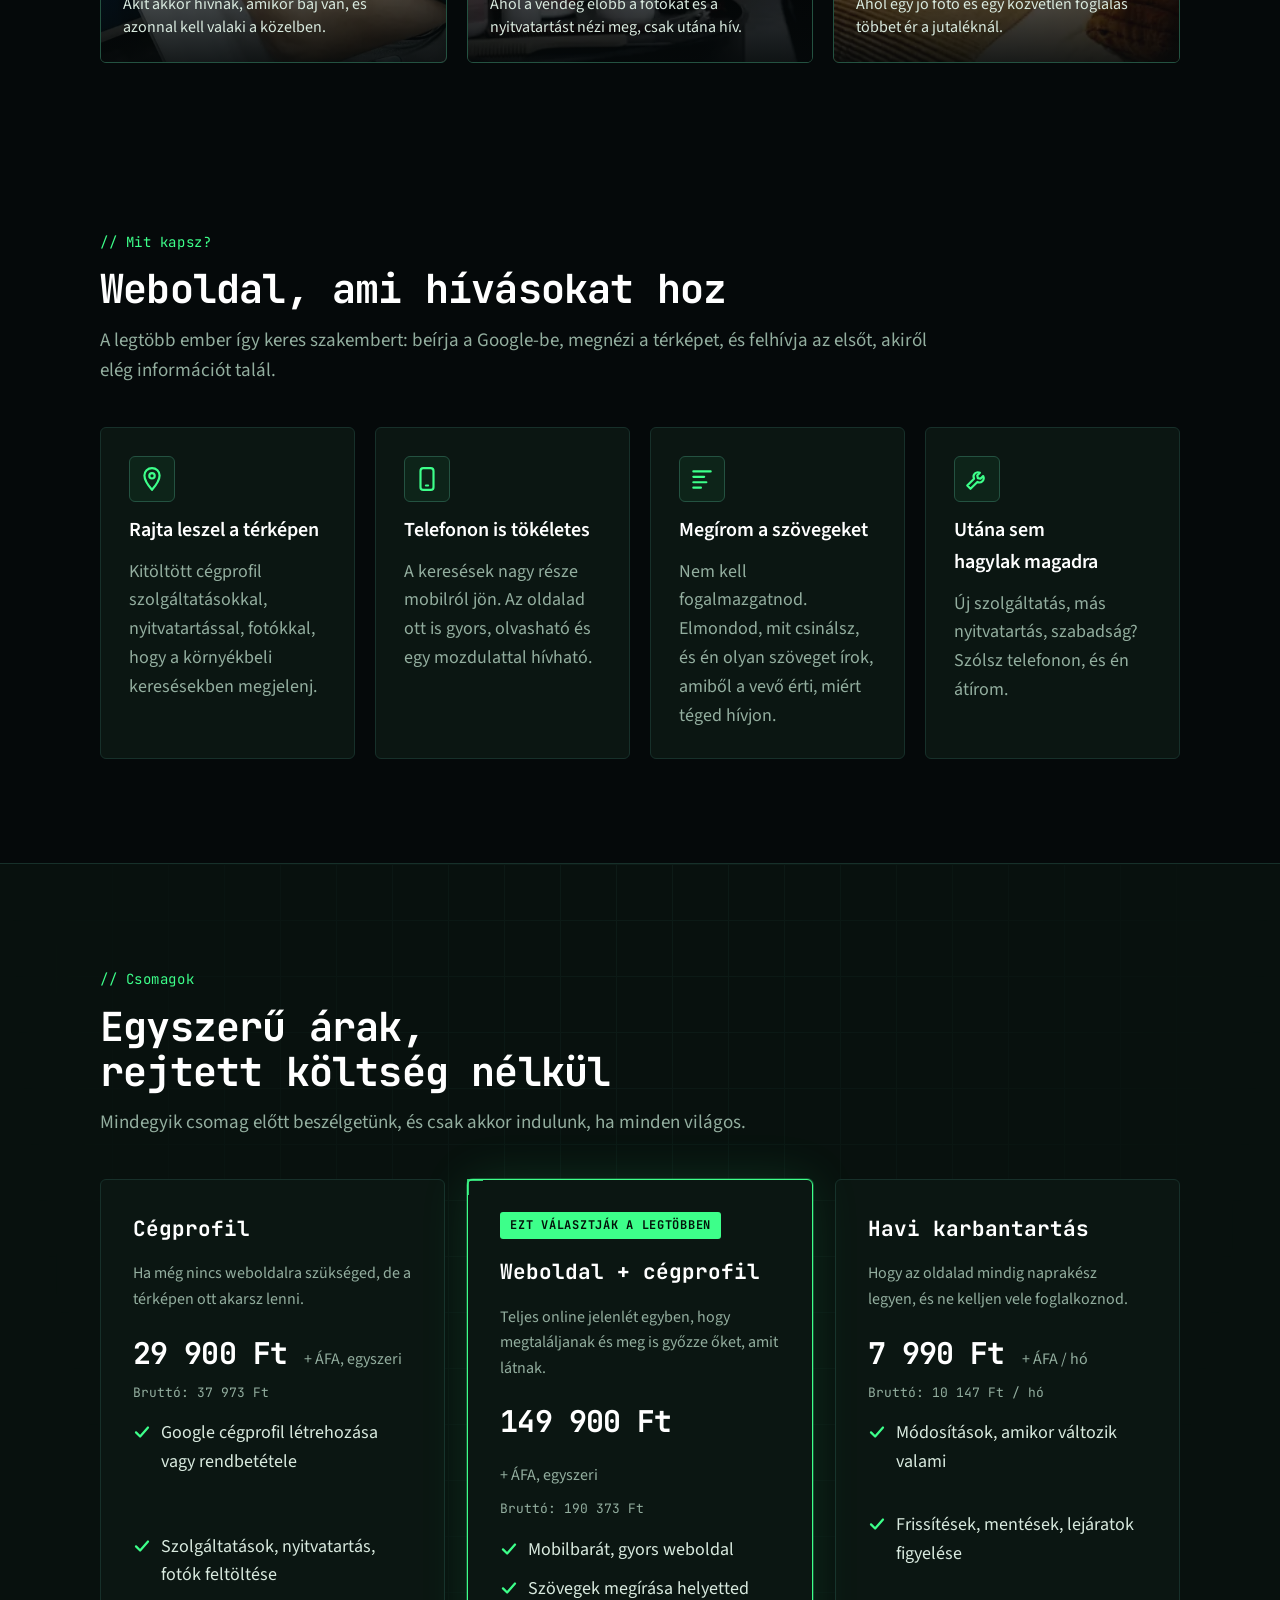
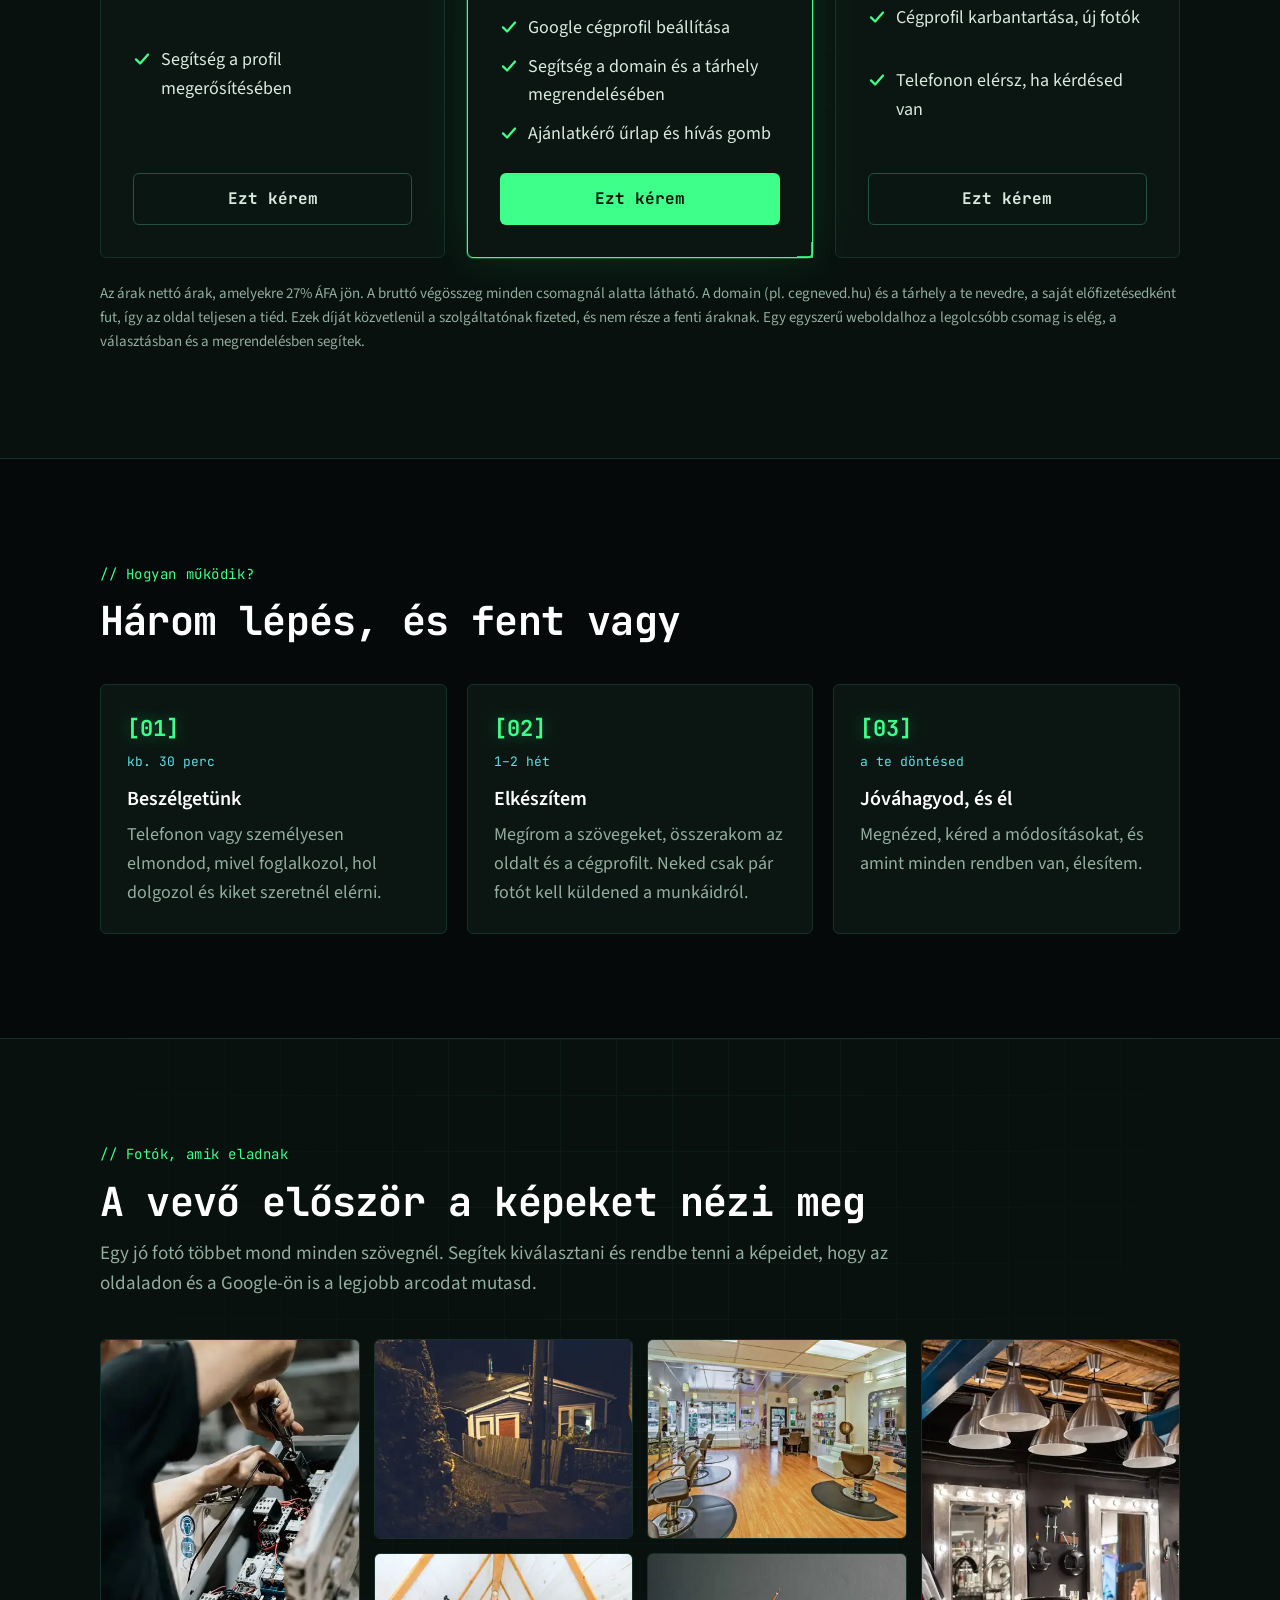
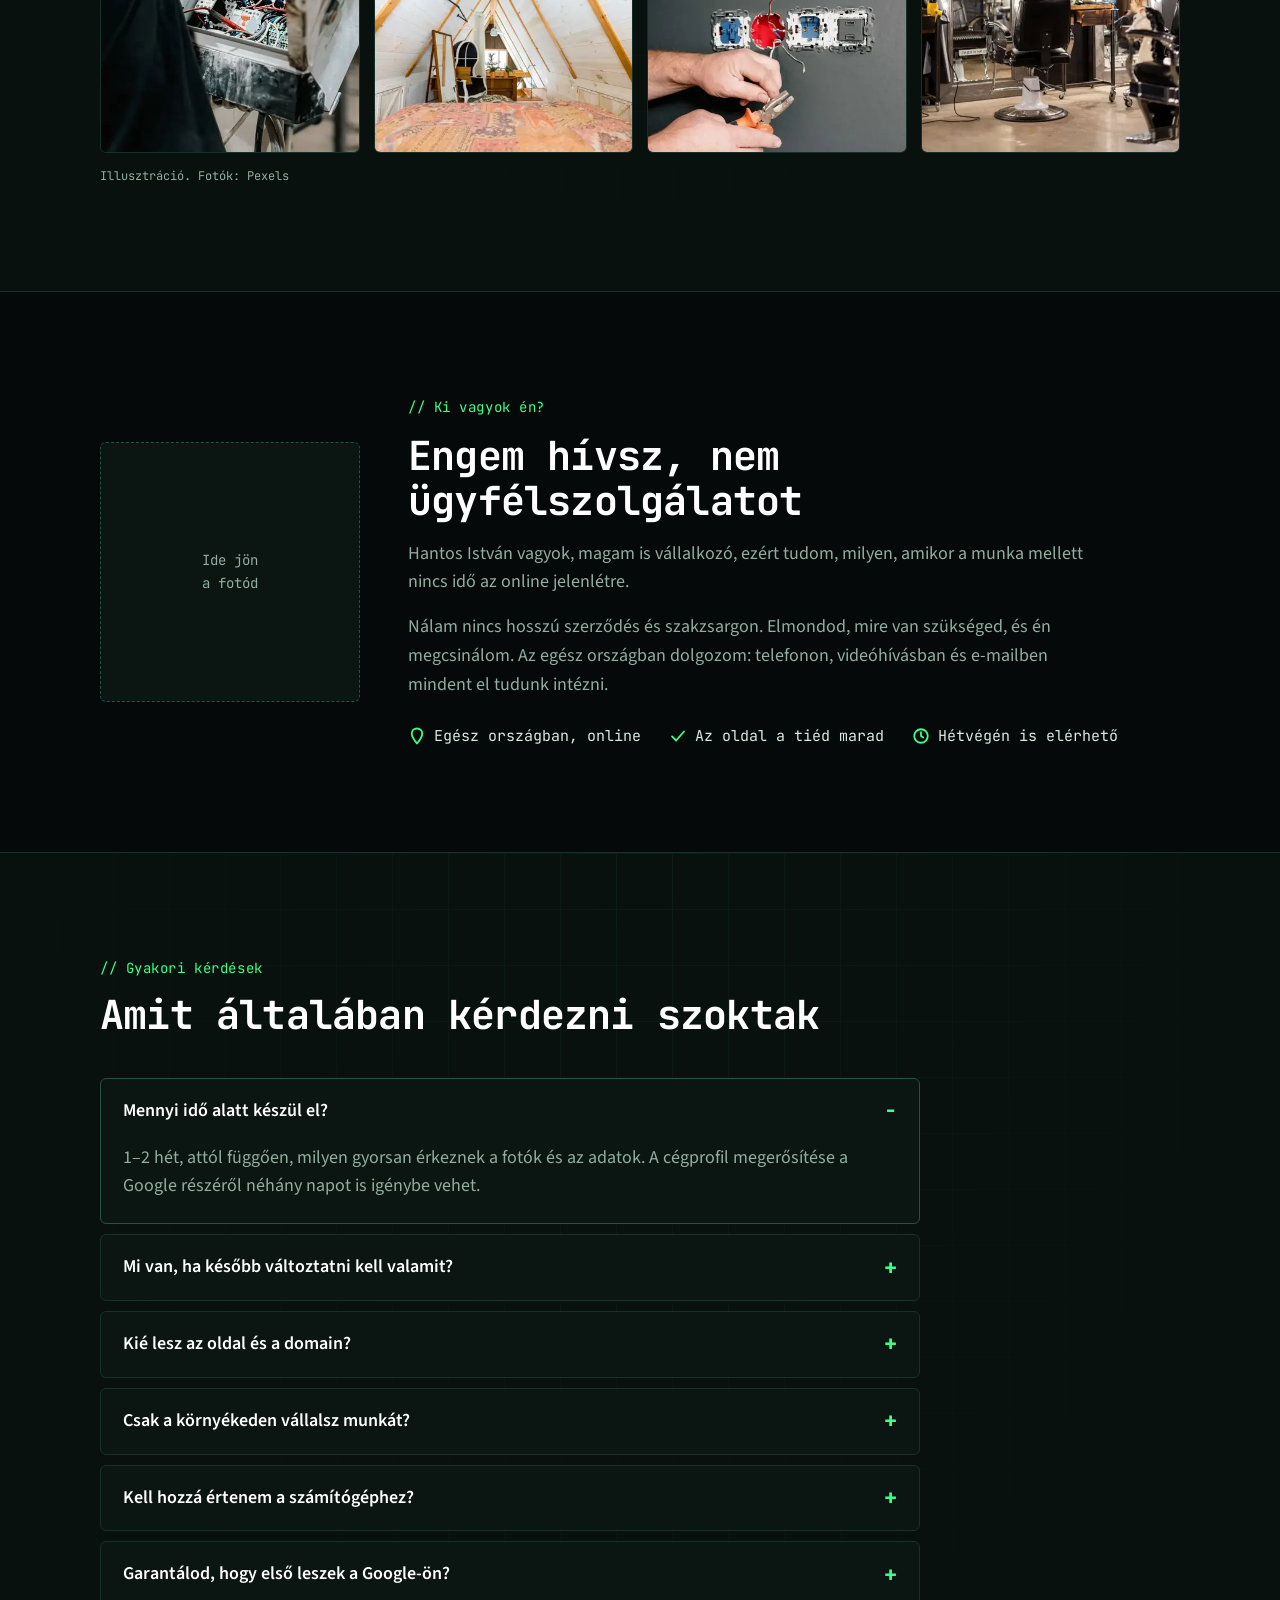
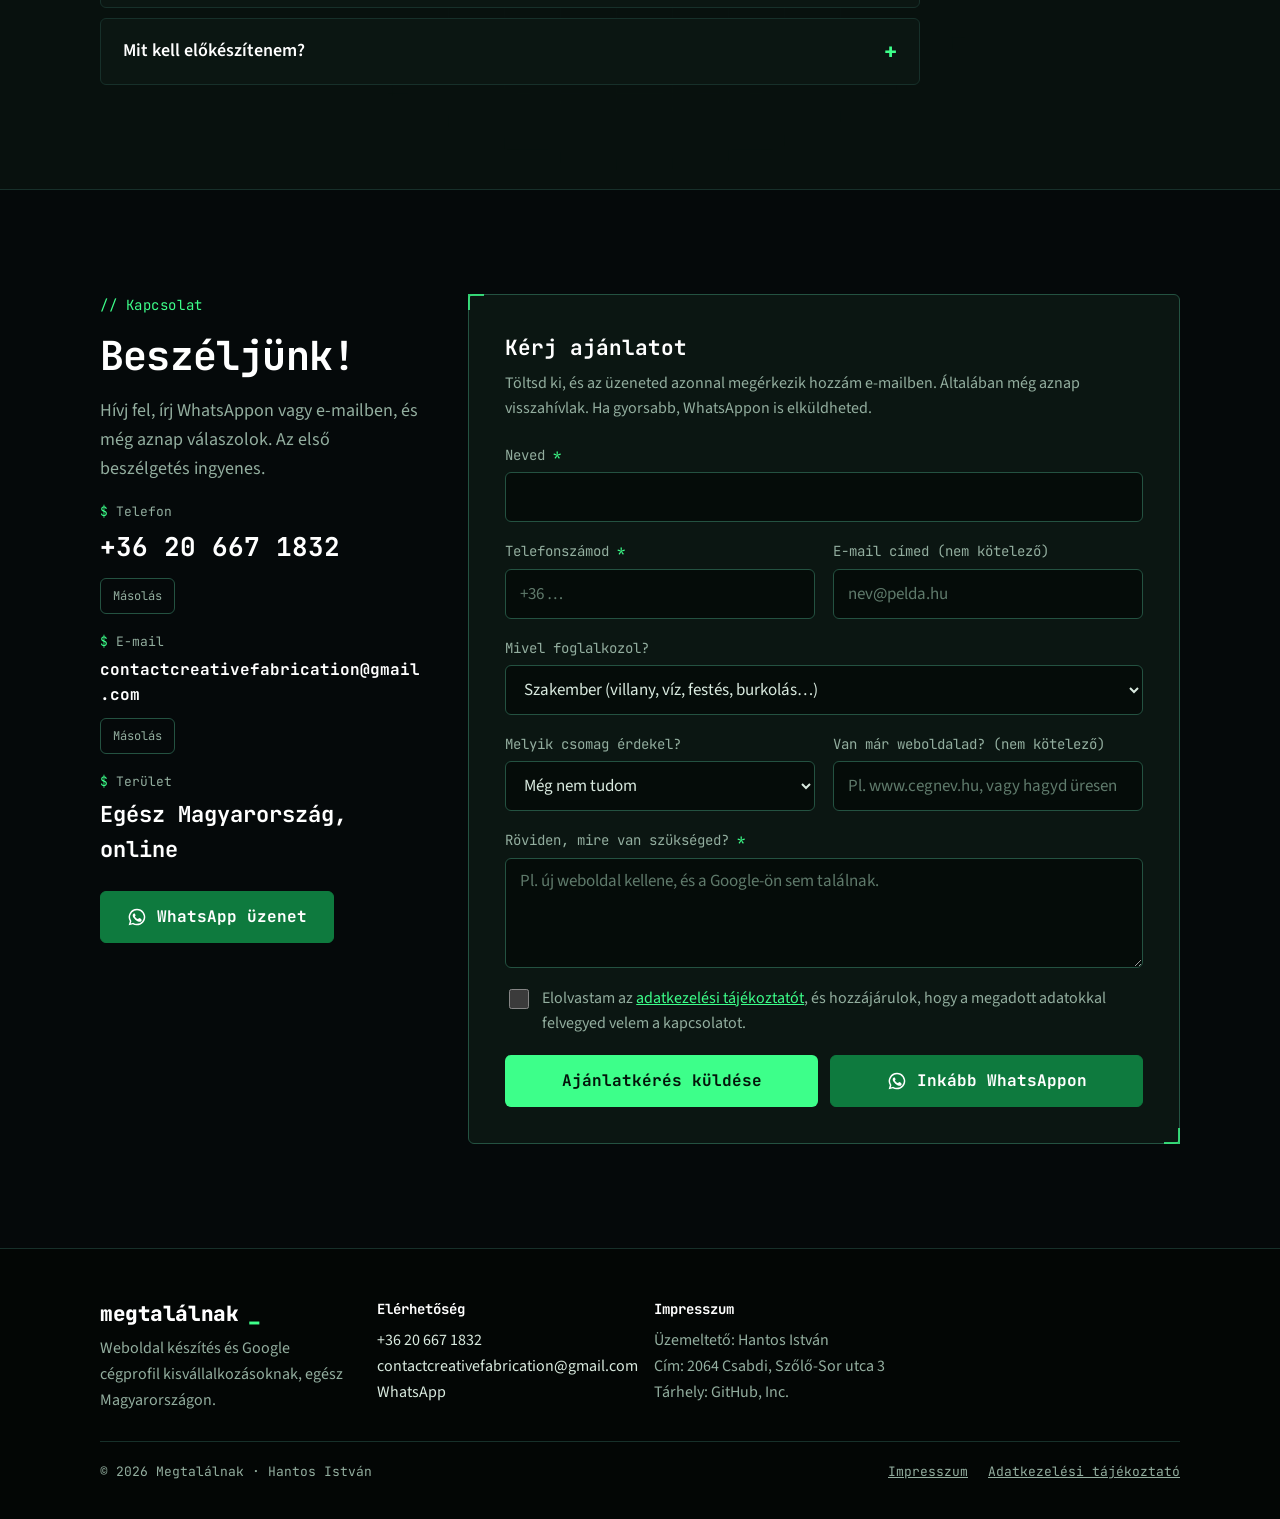
==== commit 0492c5a4: "Audit javítások, fő üzenet előre Co-Authored-By: Claude Opus 5.5 <noreply@anthropic.com>" ====
--- a/index.html
+++ b/index.html
@@ -3,19 +3,29 @@
 <head>
 <meta charset="utf-8">
 <meta name="viewport" content="width=device-width, initial-scale=1, viewport-fit=cover">
-<title>Weboldal készítés és Google cégprofil kisvállalkozásoknak | Megtalálnak</title>
+<title>Weboldal készítés és Google cégprofil | Megtalálnak</title>
 <meta name="description" content="Weboldal készítés kisvállalkozásoknak és vállalkozóknak egész Magyarországon: gyors, mobilbarát honlap, Google cégprofil beállítás és havidíjas karbantartás. Kérj ingyenes ajánlatot!">
 <meta property="og:type" content="website">
-<meta property="og:title" content="Weboldal készítés és Google cégprofil kisvállalkozásoknak | Megtalálnak">
+<meta property="og:title" content="Weboldal készítés és Google cégprofil | Megtalálnak">
 <meta property="og:description" content="Te dolgozol, én intézem, hogy megtaláljanak.">
+<meta property="og:url" content="https://techmoon7.github.io/megtalalnak/">
+<meta property="og:image" content="https://techmoon7.github.io/megtalalnak/assets/img/og-image.png">
+<meta property="og:image:width" content="1200">
+<meta property="og:image:height" content="630">
+<meta name="twitter:card" content="summary_large_image">
 <meta property="og:locale" content="hu_HU">
+<link rel="canonical" href="https://techmoon7.github.io/megtalalnak/">
 <link rel="alternate" hreflang="hu" href="https://techmoon7.github.io/megtalalnak/">
 <link rel="alternate" hreflang="en" href="https://techmoon7.github.io/megtalalnak/en/">
+<link rel="alternate" hreflang="x-default" href="https://techmoon7.github.io/megtalalnak/">
+<link rel="apple-touch-icon" href="assets/img/apple-touch-icon.png">
 <link rel="icon" href="assets/img/favicon.svg" type="image/svg+xml">
+<link rel="preload" href="assets/fonts/jetbrains-mono-latin-800-normal.woff2" as="font" type="font/woff2" crossorigin>
+<link rel="preload" href="assets/fonts/source-sans-3-latin-400-normal.woff2" as="font" type="font/woff2" crossorigin>
 <link rel="stylesheet" href="assets/fonts/fonts.css">
 <link rel="stylesheet" href="assets/css/style.css">
 <script type="application/ld+json">
-{"@context":"https://schema.org","@type":"ProfessionalService","name":"Megtalálnak","founder":{"@type":"Person","name":"Hantos István"},"description":"Weboldal készítés, honlapkészítés és Google cégprofil beállítás kisvállalkozásoknak egész Magyarországon.","telephone":"+36 20 667 1832","email":"contactcreativefabrication@gmail.com","areaServed":{"@type":"Country","name":"Magyarország"},"serviceType":["Weboldal készítés","Honlapkészítés","Google cégprofil beállítás","Weboldal karbantartás"],"url":"https://techmoon7.github.io/megtalalnak/"}
+{"@context":"https://schema.org","@type":"ProfessionalService","name":"Megtalálnak","founder":{"@type":"Person","name":"Hantos István"},"description":"Weboldal készítés, honlapkészítés és Google cégprofil beállítás kisvállalkozásoknak egész Magyarországon.","telephone":"+36 20 667 1832","email":"contactcreativefabrication@gmail.com","areaServed":{"@type":"Country","name":"Magyarország"},"serviceType":["Weboldal készítés","Honlapkészítés","Google cégprofil beállítás","Weboldal karbantartás"],"image":"https://techmoon7.github.io/megtalalnak/assets/img/og-image.png","url":"https://techmoon7.github.io/megtalalnak/"}
 </script>
 </head>
 <body>
@@ -37,29 +47,6 @@
 
 <main id="tartalom">
 
-<section class="who" aria-labelledby="kinek">
-<div class="wrap">
-<div class="who-lead">
-<span class="eyebrow">Weboldal készítés kisvállalkozásoknak</span>
-<h2 id="kinek">Kinek szól?</h2>
-<p>Minden helyi vállalkozónak, akit a környékbeliek a Google-ön keresnek, de nincs ideje vagy kedve weboldallal és cégprofillal bajlódni.</p>
-</div>
-<ul class="chips">
-<li><svg aria-hidden="true" width="18" height="18" viewBox="0 0 24 24" fill="#B8430B"><path d="M13 2 4 14h6l-1 8 9-12h-6z"></path></svg>Villanyszerelők</li>
-<li><svg aria-hidden="true" width="18" height="18" viewBox="0 0 24 24" fill="none" stroke="#B8430B" stroke-width="2.2" stroke-linecap="round"><path d="M12 3s6 6.5 6 11a6 6 0 0 1-12 0c0-4.5 6-11 6-11z"></path></svg>Vízszerelők</li>
-<li><svg aria-hidden="true" width="18" height="18" viewBox="0 0 24 24" fill="none" stroke="#B8430B" stroke-width="2.2" stroke-linecap="round" stroke-linejoin="round"><rect x="3" y="4" width="14" height="6" rx="1"></rect><path d="M17 7h3v5h-8v3M11 15h2v6h-2z"></path></svg>Festők, burkolók</li>
-<li><svg aria-hidden="true" width="18" height="18" viewBox="0 0 24 24" fill="none" stroke="#B8430B" stroke-width="2.2" stroke-linecap="round"><circle cx="6" cy="6" r="3"></circle><circle cx="6" cy="18" r="3"></circle><path d="M8.5 7.5 20 18M8.5 16.5 20 6"></path></svg>Fodrászok, kozmetikusok</li>
-<li><svg aria-hidden="true" width="18" height="18" viewBox="0 0 24 24" fill="none" stroke="#B8430B" stroke-width="2.2" stroke-linecap="round" stroke-linejoin="round"><path d="M3 11 12 4l9 7v9H3z"></path></svg>Szállások, panziók</li>
-<li><svg aria-hidden="true" width="18" height="18" viewBox="0 0 24 24" fill="none" stroke="#B8430B" stroke-width="2.2" stroke-linecap="round" stroke-linejoin="round"><path d="M4 9h16l-1 11H5zM8 9V6a4 4 0 0 1 8 0v3"></path></svg>Kisboltok, műhelyek</li>
-</ul>
-<div class="cards">
-<figure class="pcard"><img src="assets/img/photos/szakember-1.webp" alt="Villanyszerelő méréssel ellenőriz egy elosztószekrényt" width="675" height="1200" loading="lazy"><figcaption><b>Szakemberek</b><span>Akit akkor hívnak, amikor baj van, és azonnal kell valaki a közelben.</span></figcaption></figure>
-<figure class="pcard"><img src="assets/img/photos/szepseg-1.webp" alt="Fodrász munka közben a szalonban" width="1200" height="857" loading="lazy"><figcaption><b>Szépségipar</b><span>Ahol a vendég előbb a fotókat és a nyitvatartást nézi meg, csak utána hív.</span></figcaption></figure>
-<figure class="pcard"><img src="assets/img/photos/szallas-2.webp" alt="Faburkolatos vendégszoba nagy ablakkal" width="900" height="600" loading="lazy"><figcaption><b>Szállások</b><span>Ahol egy jó fotó és egy közvetlen foglalás többet ér a jutaléknál.</span></figcaption></figure>
-</div>
-</div>
-</section>
-
 <section class="hero" aria-labelledby="fo">
 <canvas class="rain" id="rain" aria-hidden="true"></canvas>
 <div class="glow" aria-hidden="true"></div>
@@ -73,7 +60,7 @@
 </div>
 <p class="note">Az első beszélgetés ingyenes és kötelezettség nélküli.</p>
 </div>
-<div class="visual" aria-label="Példa: így talál meg egy vevő a keresésben">
+<div class="visual">
 <div class="term" aria-hidden="true">
 <div class="tb"><i></i><i></i><i></i><span>google-kereses.sh</span></div>
 <div class="tc" id="term">
@@ -86,6 +73,29 @@
 </div>
 </div>
 <div class="tag" aria-hidden="true">&lt;ezt kapod /&gt;</div>
+</div>
+</div>
+</section>
+
+<section class="who" aria-labelledby="kinek">
+<div class="wrap">
+<div class="who-lead">
+<span class="eyebrow">Weboldal készítés kisvállalkozásoknak</span>
+<h2 id="kinek">Kinek szól?</h2>
+<p>Minden helyi vállalkozónak, akit a környékbeliek a Google-ön keresnek, de nincs ideje vagy kedve weboldallal és cégprofillal bajlódni.</p>
+</div>
+<ul class="chips">
+<li><svg aria-hidden="true" width="18" height="18" viewBox="0 0 24 24" fill="#B8430B"><path d="M13 2 4 14h6l-1 8 9-12h-6z"></path></svg>Villanyszerelők</li>
+<li><svg aria-hidden="true" width="18" height="18" viewBox="0 0 24 24" fill="none" stroke="#B8430B" stroke-width="2.2" stroke-linecap="round"><path d="M12 3s6 6.5 6 11a6 6 0 0 1-12 0c0-4.5 6-11 6-11z"></path></svg>Vízszerelők</li>
+<li><svg aria-hidden="true" width="18" height="18" viewBox="0 0 24 24" fill="none" stroke="#B8430B" stroke-width="2.2" stroke-linecap="round" stroke-linejoin="round"><rect x="3" y="4" width="14" height="6" rx="1"></rect><path d="M17 7h3v5h-8v3M11 15h2v6h-2z"></path></svg>Festők, burkolók</li>
+<li><svg aria-hidden="true" width="18" height="18" viewBox="0 0 24 24" fill="none" stroke="#B8430B" stroke-width="2.2" stroke-linecap="round"><circle cx="6" cy="6" r="3"></circle><circle cx="6" cy="18" r="3"></circle><path d="M8.5 7.5 20 18M8.5 16.5 20 6"></path></svg>Fodrászok, kozmetikusok</li>
+<li><svg aria-hidden="true" width="18" height="18" viewBox="0 0 24 24" fill="none" stroke="#B8430B" stroke-width="2.2" stroke-linecap="round" stroke-linejoin="round"><path d="M3 11 12 4l9 7v9H3z"></path></svg>Szállások, panziók</li>
+<li><svg aria-hidden="true" width="18" height="18" viewBox="0 0 24 24" fill="none" stroke="#B8430B" stroke-width="2.2" stroke-linecap="round" stroke-linejoin="round"><path d="M4 9h16l-1 11H5zM8 9V6a4 4 0 0 1 8 0v3"></path></svg>Kisboltok, műhelyek</li>
+</ul>
+<div class="cards">
+<figure class="pcard"><img fetchpriority="high" src="assets/img/photos/szakember-1.webp" srcset="assets/img/photos/szakember-1-480.webp 480w, assets/img/photos/szakember-1.webp 675w" sizes="(max-width: 640px) 92vw, 380px" alt="Villanyszerelő méréssel ellenőriz egy elosztószekrényt" width="675" height="1200"><figcaption><b>Szakemberek</b><span>Akit akkor hívnak, amikor baj van, és azonnal kell valaki a közelben.</span></figcaption></figure>
+<figure class="pcard"><img src="assets/img/photos/szepseg-1.webp" srcset="assets/img/photos/szepseg-1-480.webp 480w, assets/img/photos/szepseg-1.webp 1200w" sizes="(max-width: 640px) 92vw, 380px" alt="Fodrász munka közben a szalonban" width="1200" height="857"><figcaption><b>Szépségipar</b><span>Ahol a vendég előbb a fotókat és a nyitvatartást nézi meg, csak utána hív.</span></figcaption></figure>
+<figure class="pcard"><img src="assets/img/photos/szallas-2.webp" srcset="assets/img/photos/szallas-2-480.webp 480w, assets/img/photos/szallas-2.webp 900w" sizes="(max-width: 640px) 92vw, 380px" alt="Faburkolatos vendégszoba nagy ablakkal" width="900" height="600"><figcaption><b>Szállások</b><span>Ahol egy jó fotó és egy közvetlen foglalás többet ér a jutaléknál.</span></figcaption></figure>
 </div>
 </div>
 </section>
@@ -178,12 +188,12 @@
 <p>Egy jó fotó többet mond minden szövegnél. Segítek kiválasztani és rendbe tenni a képeidet, hogy az oldaladon és a Google-ön is a legjobb arcodat mutasd.</p>
 </div>
 <div class="mosaic">
-<img class="tall" src="assets/img/photos/szakember-2.webp" alt="Szerelés egy nyitott elosztószekrényben" width="675" height="1200" loading="lazy">
-<img src="assets/img/photos/szallas-1.webp" alt="Faház este, kivilágított ablakokkal" width="1200" height="800" loading="lazy">
-<img src="assets/img/photos/szepseg-2.webp" alt="Világos szalonbelső fodrászszékekkel" width="900" height="600" loading="lazy">
-<img class="tall" src="assets/img/photos/szepseg-4.webp" alt="Modern szalon tükrökkel és lámpákkal" width="800" height="1200" loading="lazy">
-<img src="assets/img/photos/szallas-4.webp" alt="Tetőtéri szoba fagerendákkal" width="900" height="600" loading="lazy">
-<img src="assets/img/photos/szakember-3.webp" alt="Konnektor szerelése fogóval" width="801" height="1200" loading="lazy">
+<img class="tall" src="assets/img/photos/szakember-2.webp" srcset="assets/img/photos/szakember-2-480.webp 480w, assets/img/photos/szakember-2.webp 675w" sizes="(max-width: 640px) 92vw, 380px" alt="Szerelés egy nyitott elosztószekrényben" width="675" height="1200" loading="lazy">
+<img src="assets/img/photos/szallas-1.webp" srcset="assets/img/photos/szallas-1-480.webp 480w, assets/img/photos/szallas-1.webp 1200w" sizes="(max-width: 640px) 92vw, 380px" alt="Faház este, kivilágított ablakokkal" width="1200" height="800" loading="lazy">
+<img src="assets/img/photos/szepseg-2.webp" srcset="assets/img/photos/szepseg-2-480.webp 480w, assets/img/photos/szepseg-2.webp 900w" sizes="(max-width: 640px) 92vw, 380px" alt="Világos szalonbelső fodrászszékekkel" width="900" height="600" loading="lazy">
+<img class="tall" src="assets/img/photos/szepseg-4.webp" srcset="assets/img/photos/szepseg-4-480.webp 480w, assets/img/photos/szepseg-4.webp 800w" sizes="(max-width: 640px) 92vw, 380px" alt="Modern szalon tükrökkel és lámpákkal" width="800" height="1200" loading="lazy">
+<img src="assets/img/photos/szallas-4.webp" srcset="assets/img/photos/szallas-4-480.webp 480w, assets/img/photos/szallas-4.webp 900w" sizes="(max-width: 640px) 92vw, 380px" alt="Tetőtéri szoba fagerendákkal" width="900" height="600" loading="lazy">
+<img src="assets/img/photos/szakember-3.webp" srcset="assets/img/photos/szakember-3-480.webp 480w, assets/img/photos/szakember-3.webp 801w" sizes="(max-width: 640px) 92vw, 380px" alt="Konnektor szerelése fogóval" width="801" height="1200" loading="lazy">
 </div>
 <p class="credit">Illusztráció. Fotók: Pexels</p>
 </div>
@@ -278,7 +288,8 @@
   size();window.addEventListener('resize',size);
   var still=window.matchMedia&&window.matchMedia('(prefers-reduced-motion: reduce)').matches;
   if(still){for(var k=0;k<60;k++)frame();return}
-  var last=0;(function loop(t){requestAnimationFrame(loop);if(t-last<45)return;last=t;frame()})(0);
+  var last=0,on=true;if('IntersectionObserver' in window)new IntersectionObserver(function(e){on=e[0].isIntersecting}).observe(c);
+  (function loop(t){requestAnimationFrame(loop);if(!on||document.hidden||t-last<45)return;last=t;frame()})(0);
 })();
 </script>
 <script>
--- a/assets/css/style.css
+++ b/assets/css/style.css
@@ -298,3 +298,17 @@
 .legal-links a{color:var(--muted)}
 .callbar .btn-wa svg{flex:none}
 .plan .gross{margin:-10px 0 0;font-family:var(--mono);font-size:13px;color:var(--muted)}
+/* audit javítások */
+.btn-wa{background:#0E7A3E;border-color:#0E7A3E}
+.btn-wa:hover{background:#0B6633}
+.price small{white-space:nowrap}
+.copy{min-height:36px;padding:6px 12px}
+@media (max-width:640px){
+  .foot p a,.legal-links a{display:inline-block;padding-block:9px}
+  .visual .term{font-size:13px}
+  .chips{gap:8px}
+  .chips li{padding:7px 12px 7px 10px;font-size:14px}
+}
+/* hero került előre: a "Kinek szól" sáv a hero alatt */
+.hero{border-top:0}
+.who{border-bottom:0;border-top:1px solid var(--line)}
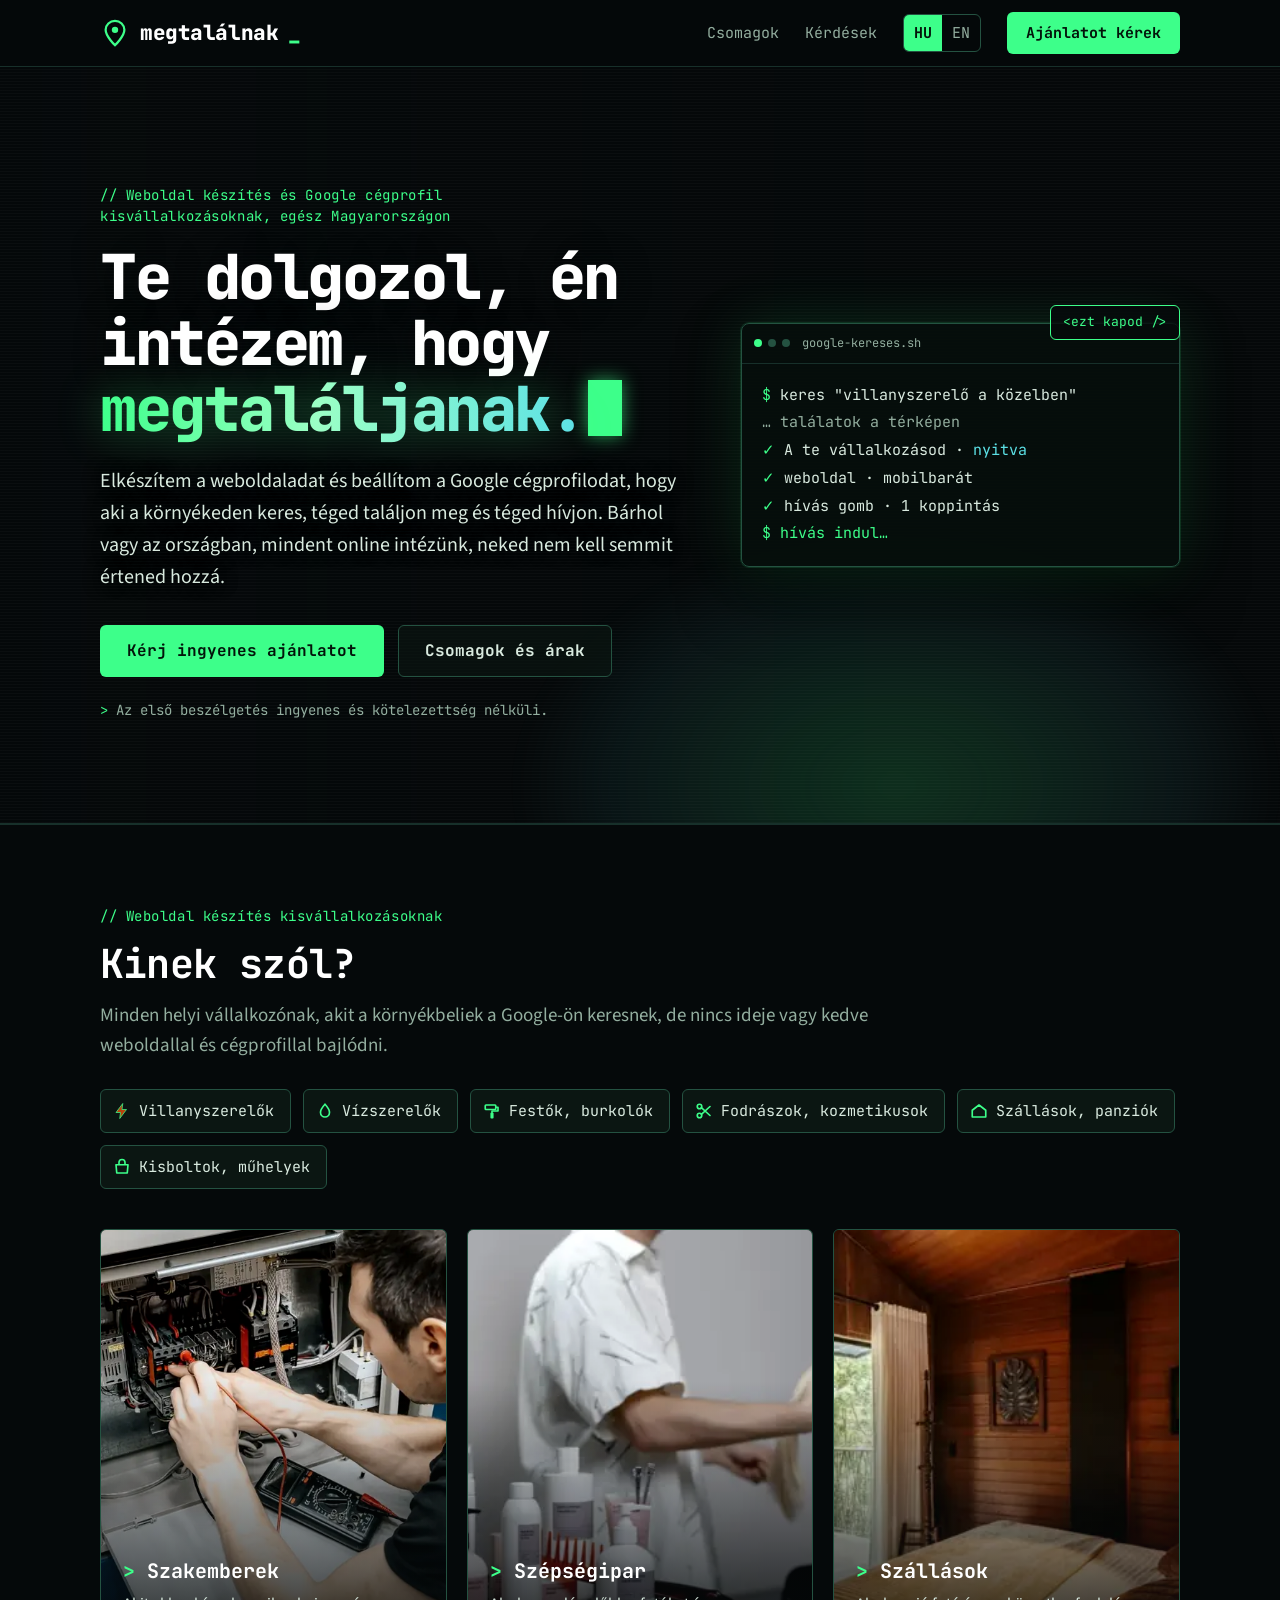
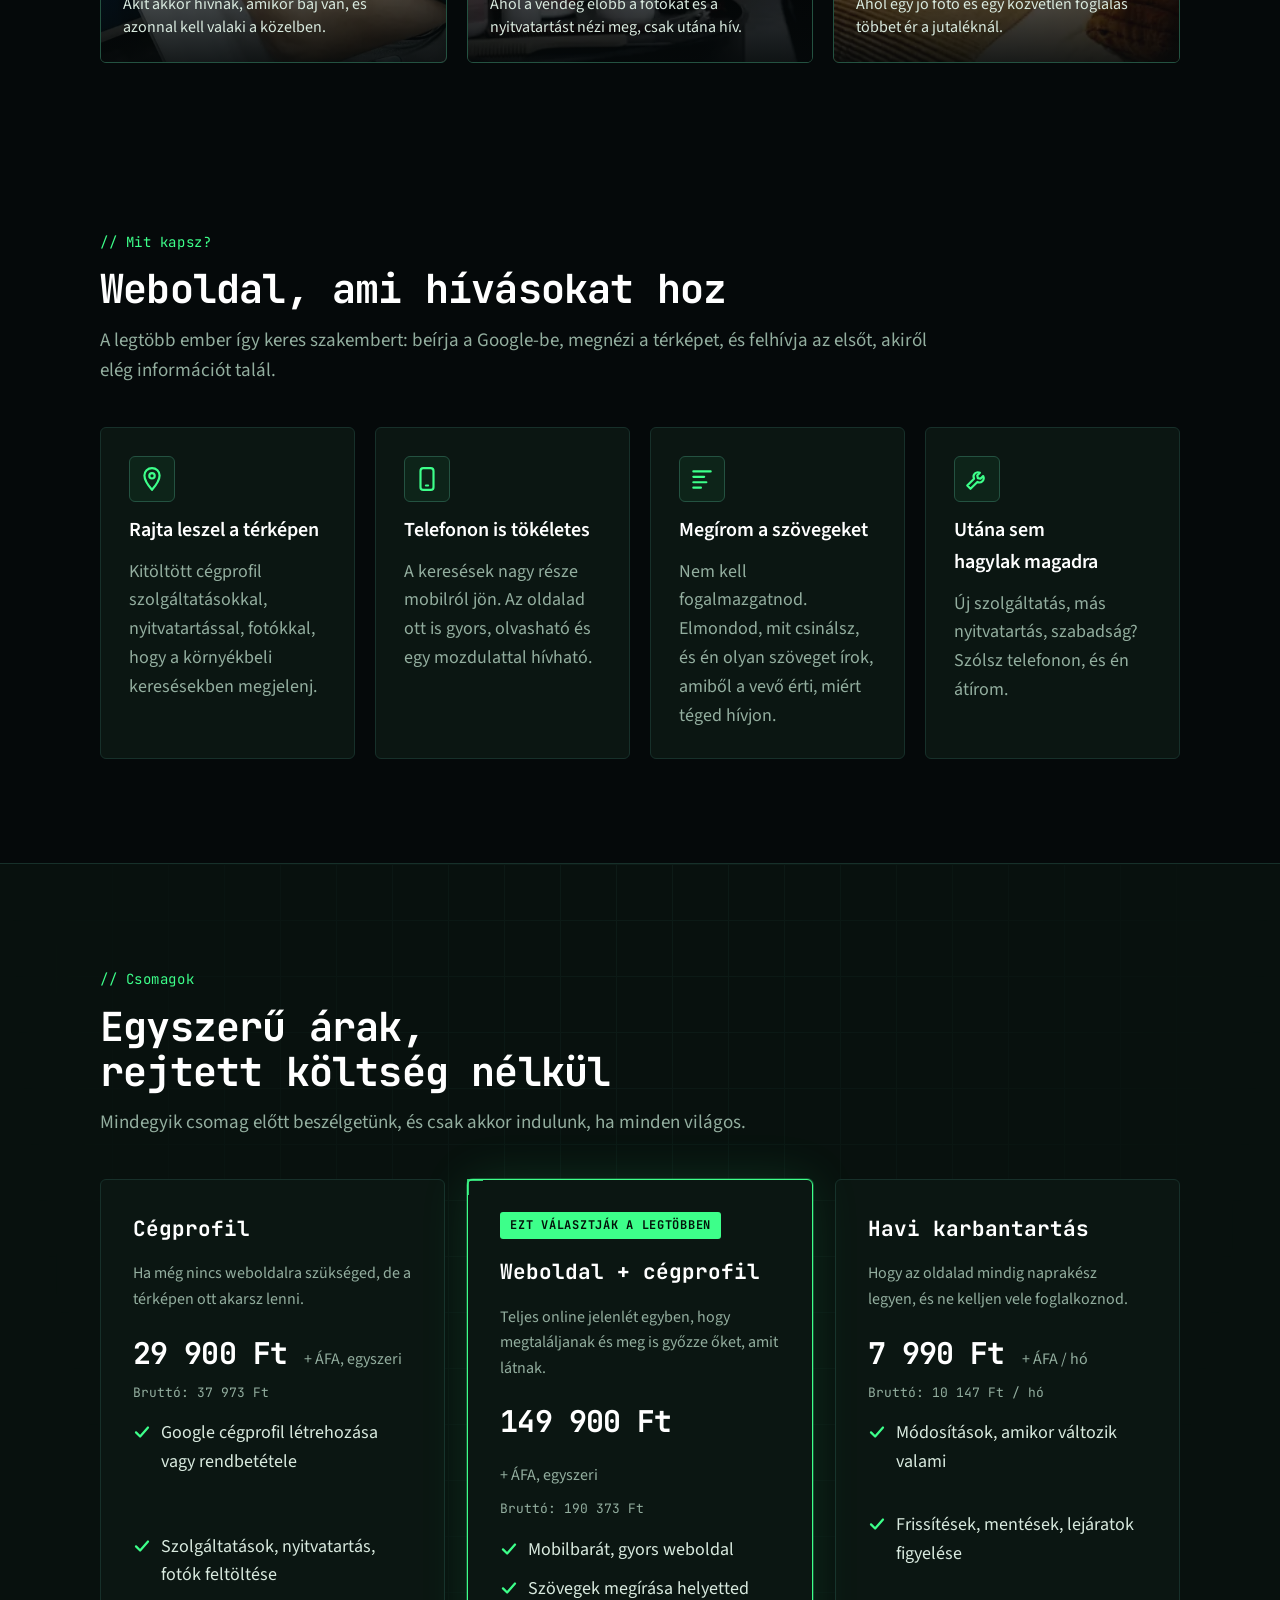
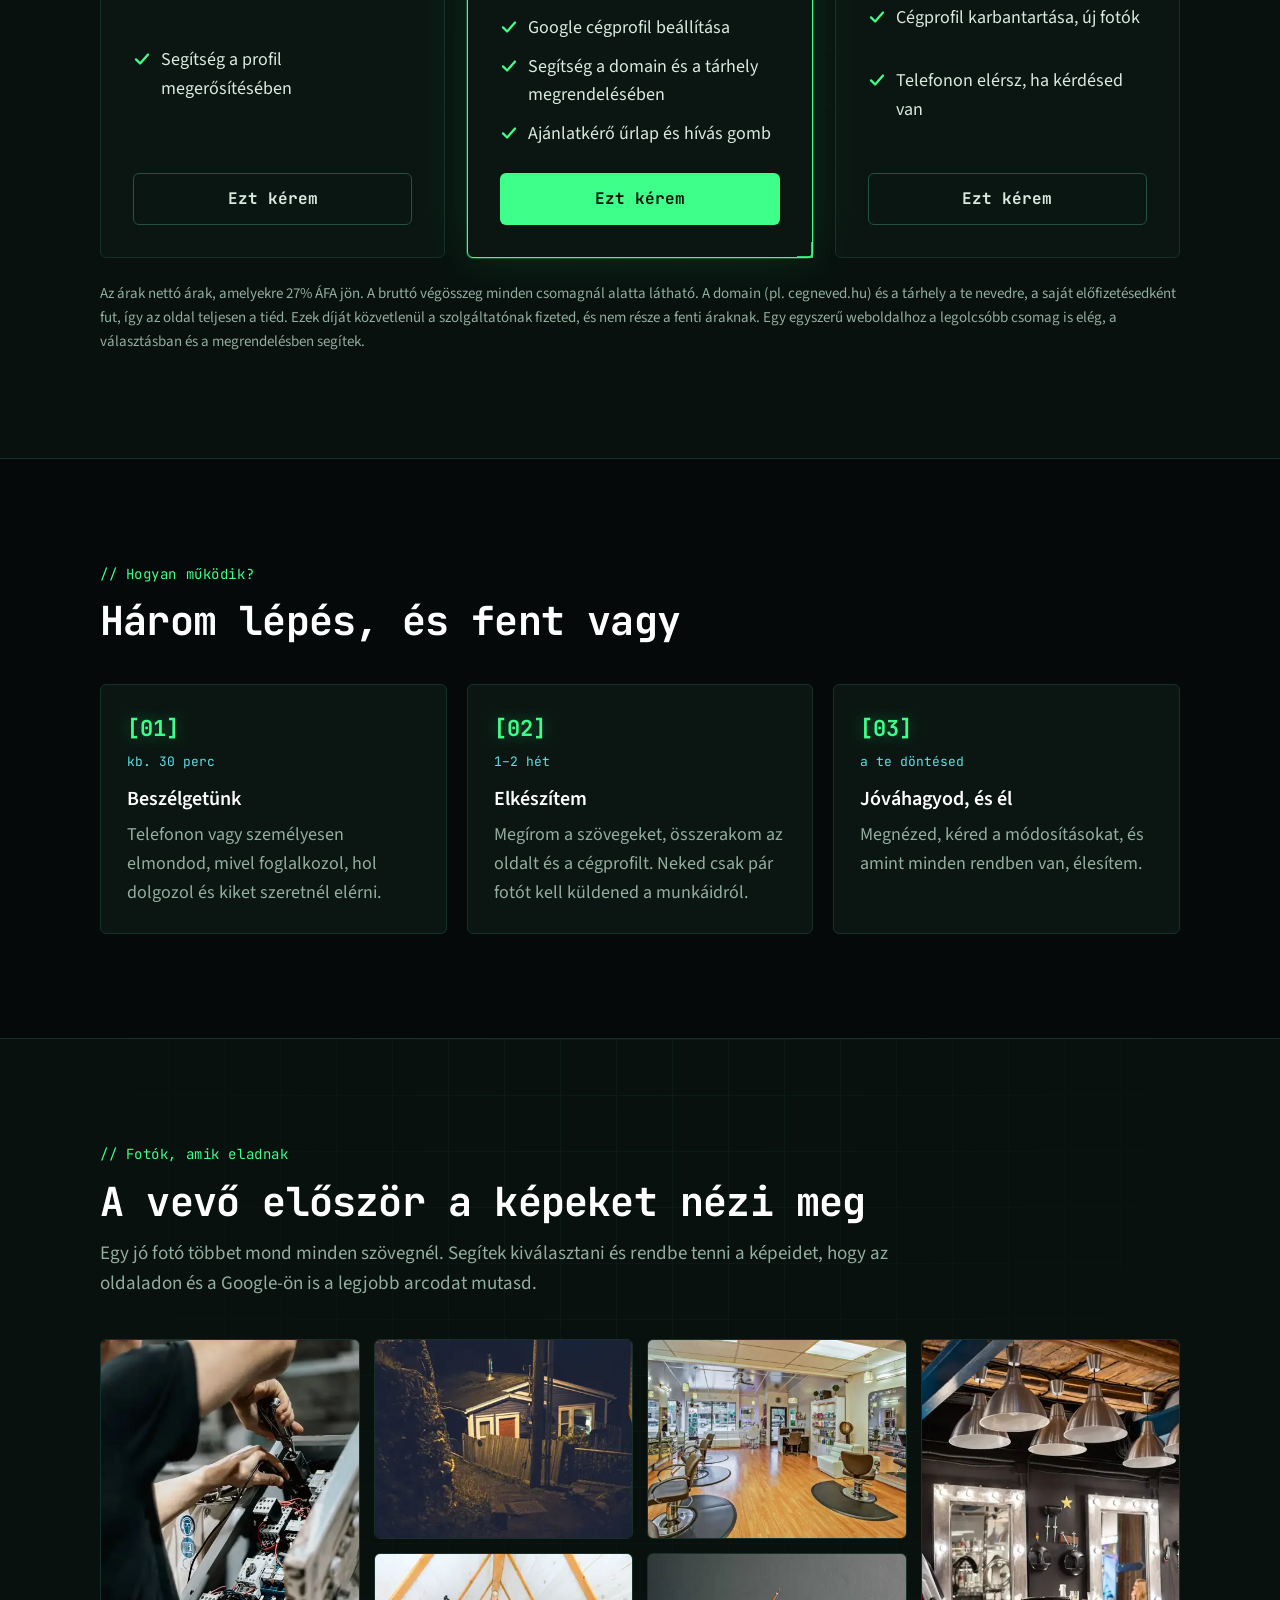
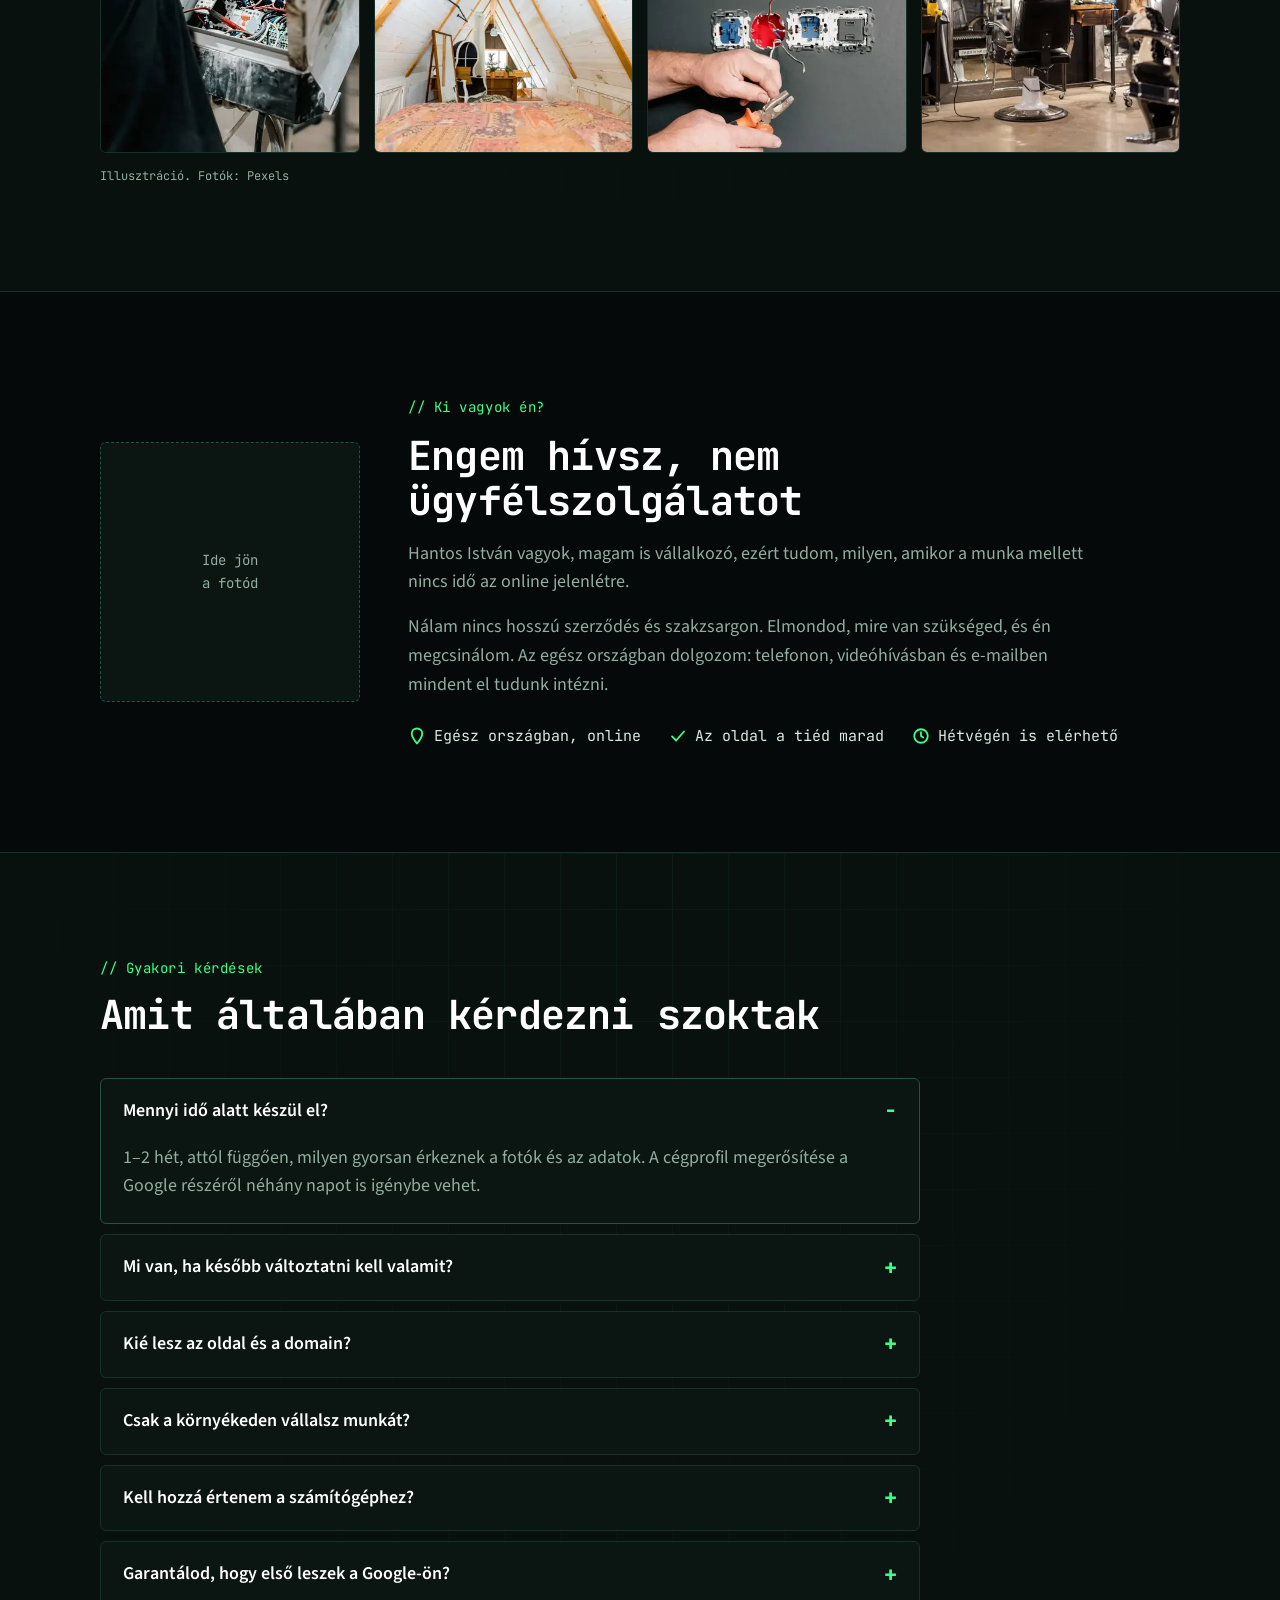
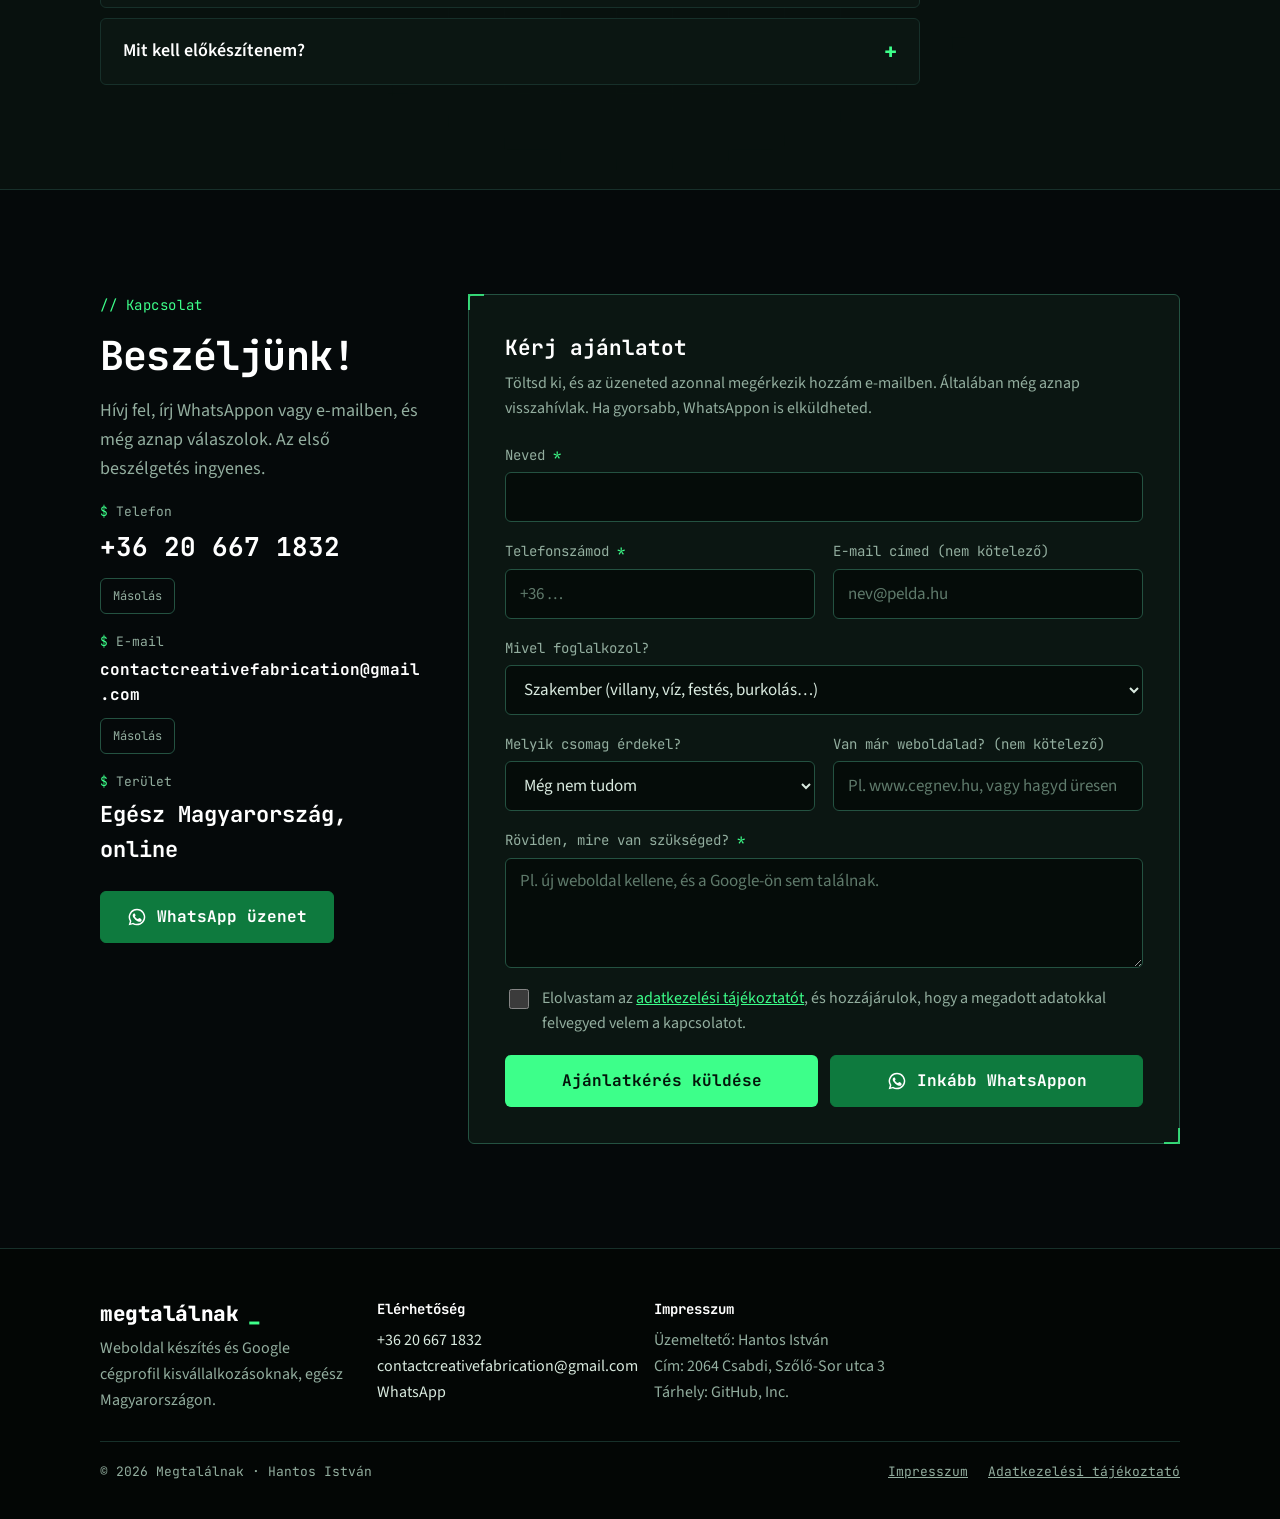
==== commit fed90736: "Űrlap javítás Co-Authored-By: Claude Opus 5.5 <noreply@anthropic.com>" ====
--- a/index.html
+++ b/index.html
@@ -244,7 +244,6 @@
 </div>
 <form class="quote corner" id="ajanlat" novalidate>
 <div class="qhead"><h3>Kérj ajánlatot</h3><p>Töltsd ki, és az üzeneted azonnal megérkezik hozzám e-mailben. Általában még aznap visszahívlak. Ha gyorsabb, WhatsAppon is elküldheted.</p></div>
-<input type="text" name="_honey" class="hp" tabindex="-1" autocomplete="off" aria-hidden="true">
 <div class="field"><label for="f-nev">Neved <span class="req">*</span></label><input id="f-nev" name="nev" type="text" autocomplete="name" required></div>
 <div class="two">
 <div class="field"><label for="f-tel">Telefonszámod <span class="req">*</span></label><input id="f-tel" name="telefon" type="tel" autocomplete="tel" required placeholder="+36 …"></div>
@@ -306,7 +305,6 @@
   function say(t,cls){msg.hidden=false;msg.className='form-msg'+(cls?' '+cls:'');msg.textContent=t}
   form.addEventListener('submit',function(e){
     e.preventDefault();var f=form.elements,clean=function(v){return String(v||'').replace(/\s+/g,' ').trim()};
-    if(f._honey.value)return;
     var d={nev:clean(f.nev.value),tel:clean(f.telefon.value),email:clean(f.email.value),tip:f.tevekenyseg.value,csomag:f.csomag.value,web:clean(f.weboldal.value),uz:String(f.uzenet.value||'').trim()};
     if(!d.nev){say(T.name);f.nev.focus();return}
     if(d.tel.replace(/\D/g,'').length<6){say(T.tel);f.telefon.focus();return}
@@ -326,9 +324,9 @@
     body[T.b]=d.tip;body[T.p]=d.csomag;if(d.web)body[T.w]=d.web;body[T.m]=d.uz;body['Oldal']=page;
     sendBtn.disabled=true;sendBtn.textContent=T.sending;msg.hidden=true;
     fetch('https://formsubmit.co/ajax/contactcreativefabrication@gmail.com',{method:'POST',headers:{'Content-Type':'application/json','Accept':'application/json'},body:JSON.stringify(body)})
-      .then(function(r){return r.json().then(function(j){if(!r.ok||String(j.success)!=='true')throw 0})})
+      .then(function(r){return r.json().catch(function(){return {}}).then(function(j){if(!r.ok||String(j.success)!=='true')throw (j&&j.message)||0})})
       .then(function(){form.reset();say(T.sent,'ok')})
-      .catch(function(){say(T.failed+'contactcreativefabrication@gmail.com · +36 20 667 1832','err')})
+      .catch(function(e){say((typeof e==='string'?e+' — ':'')+T.failed+'contactcreativefabrication@gmail.com · +36 20 667 1832','err')})
       .then(function(){sendBtn.disabled=false;sendBtn.textContent=sendLabel});
   });
 })();
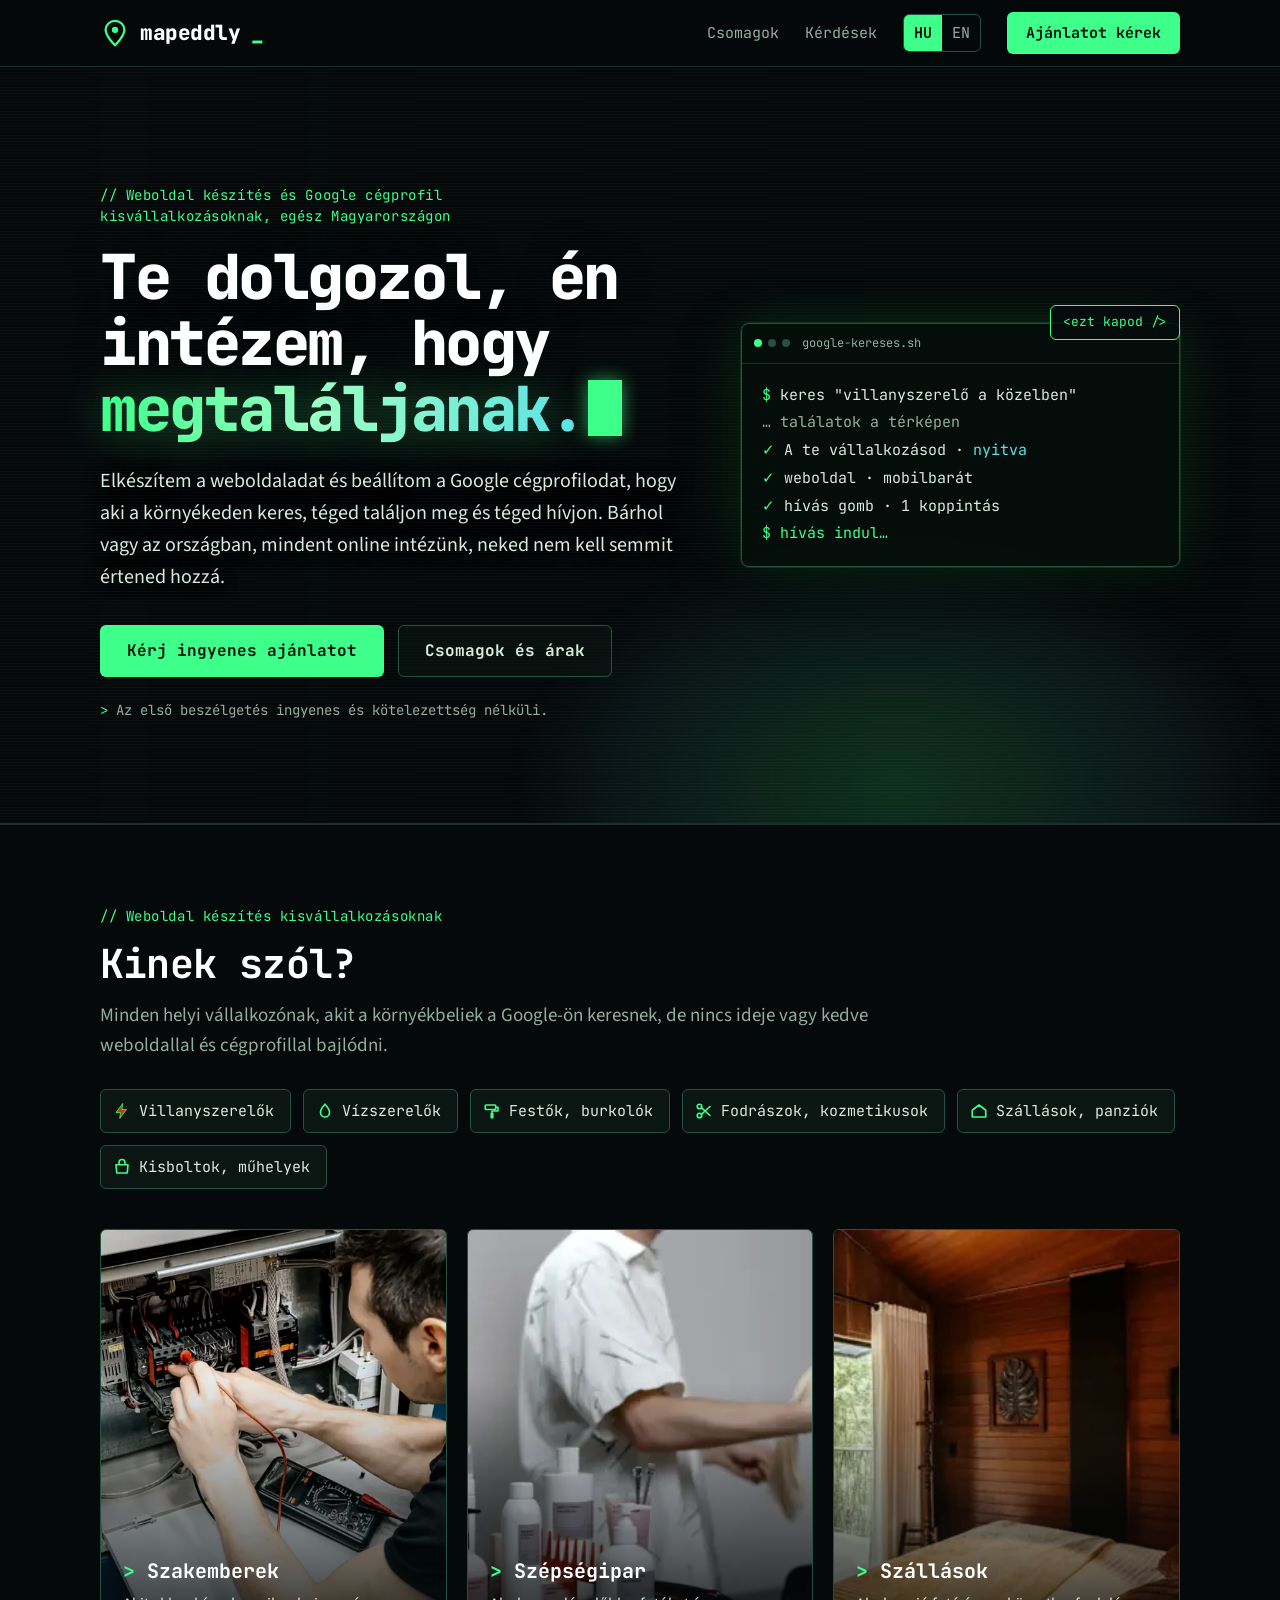
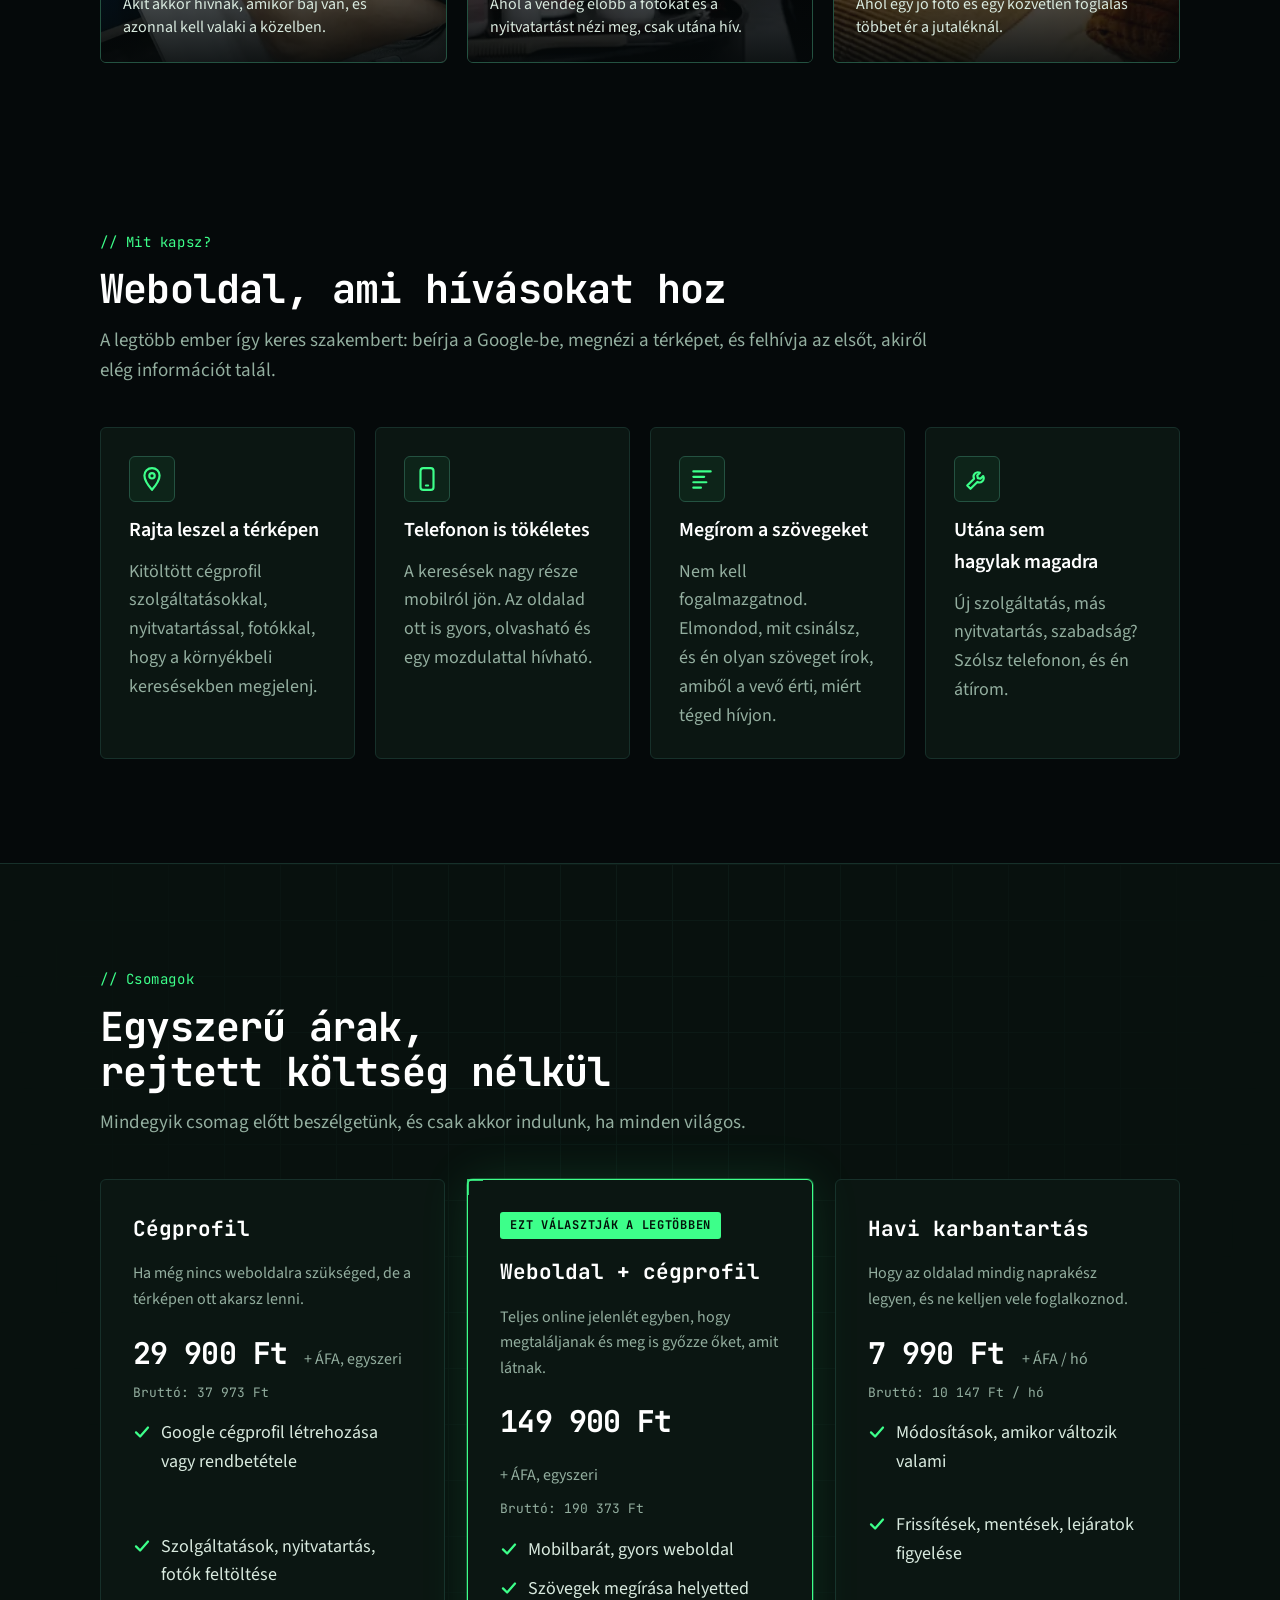
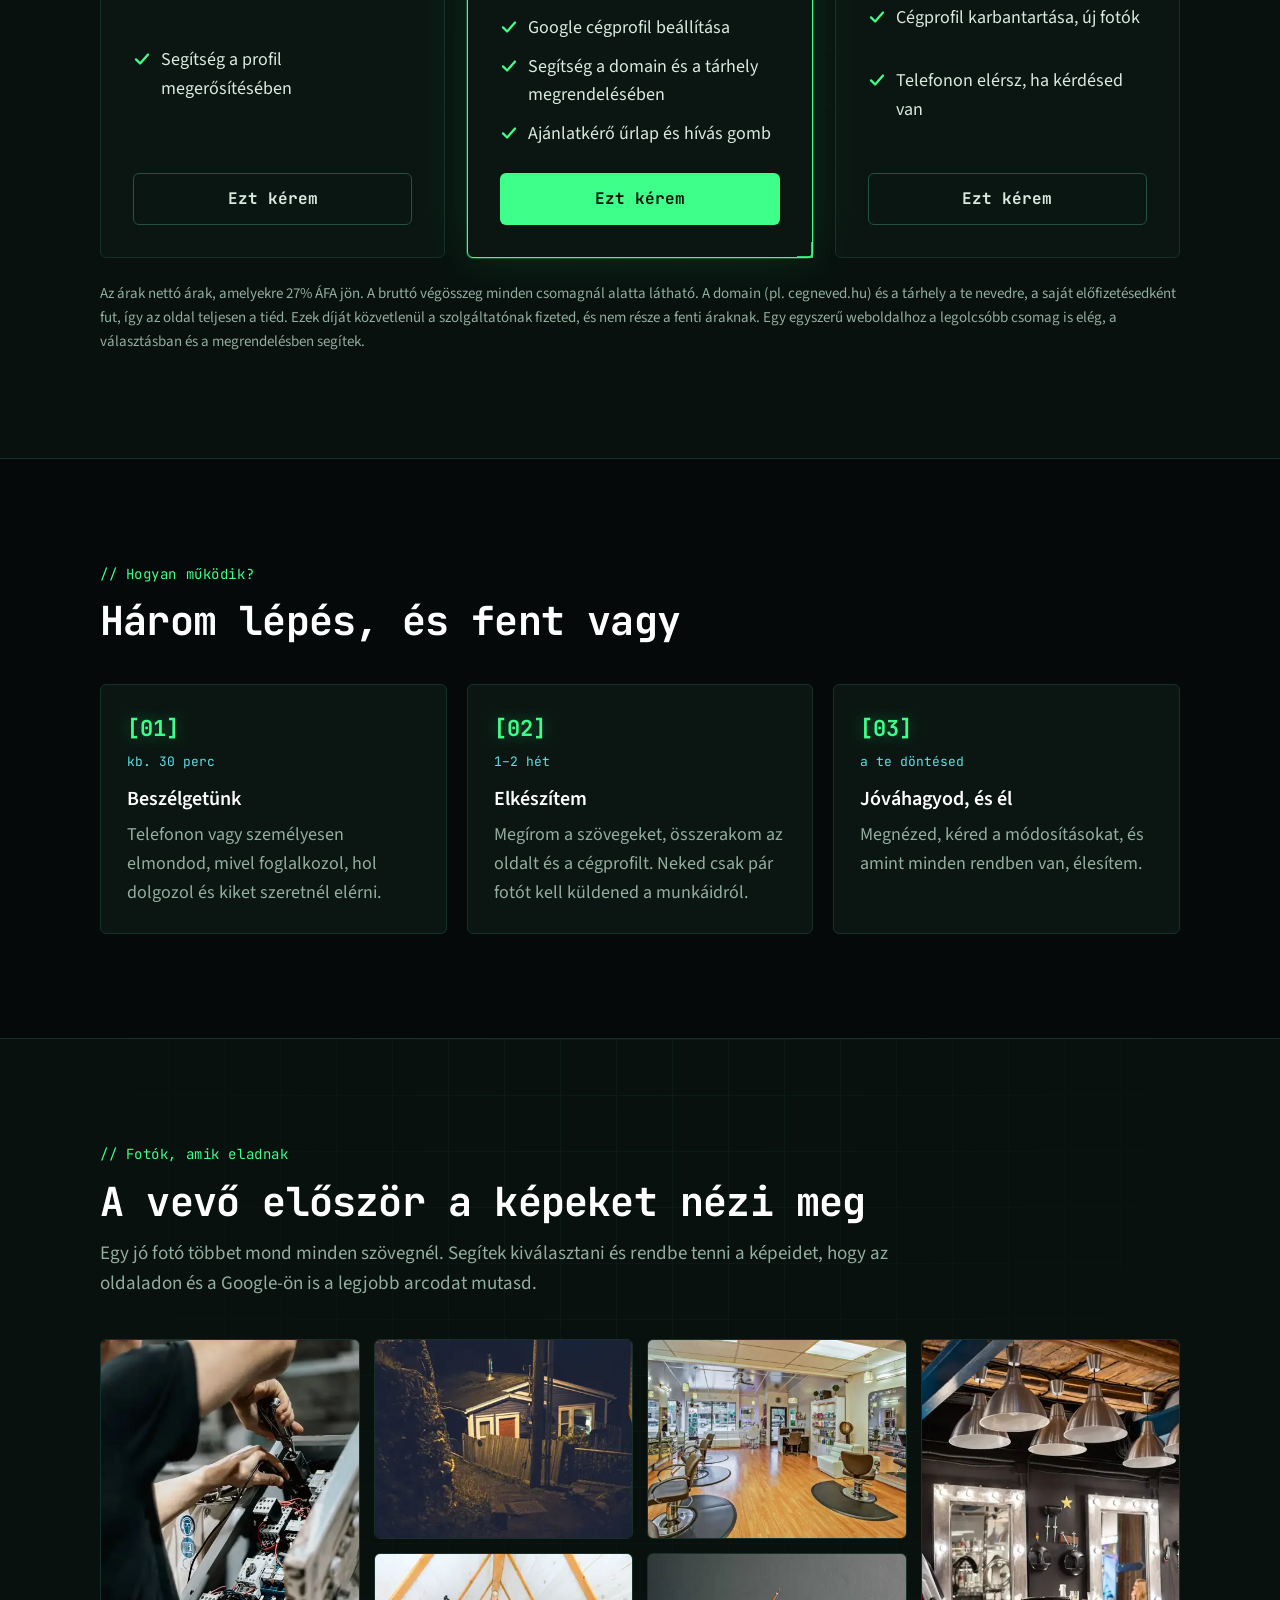
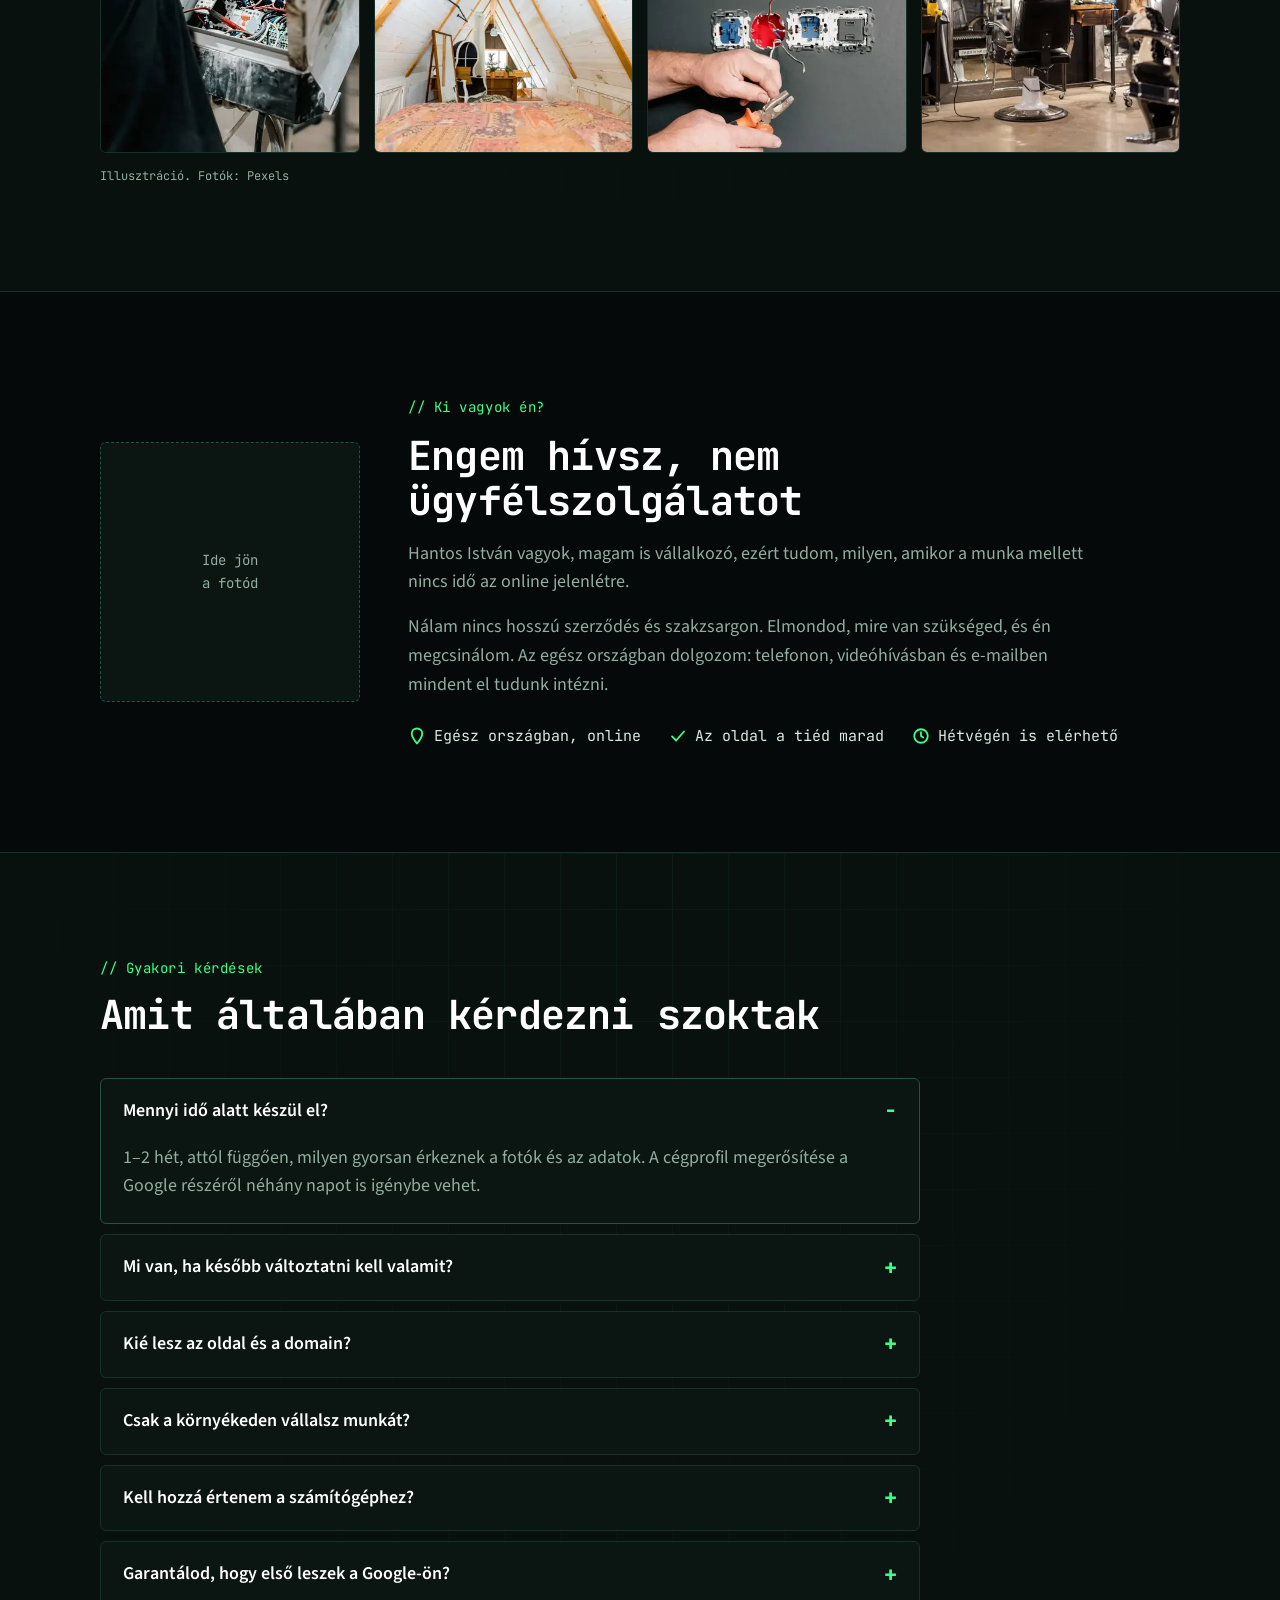
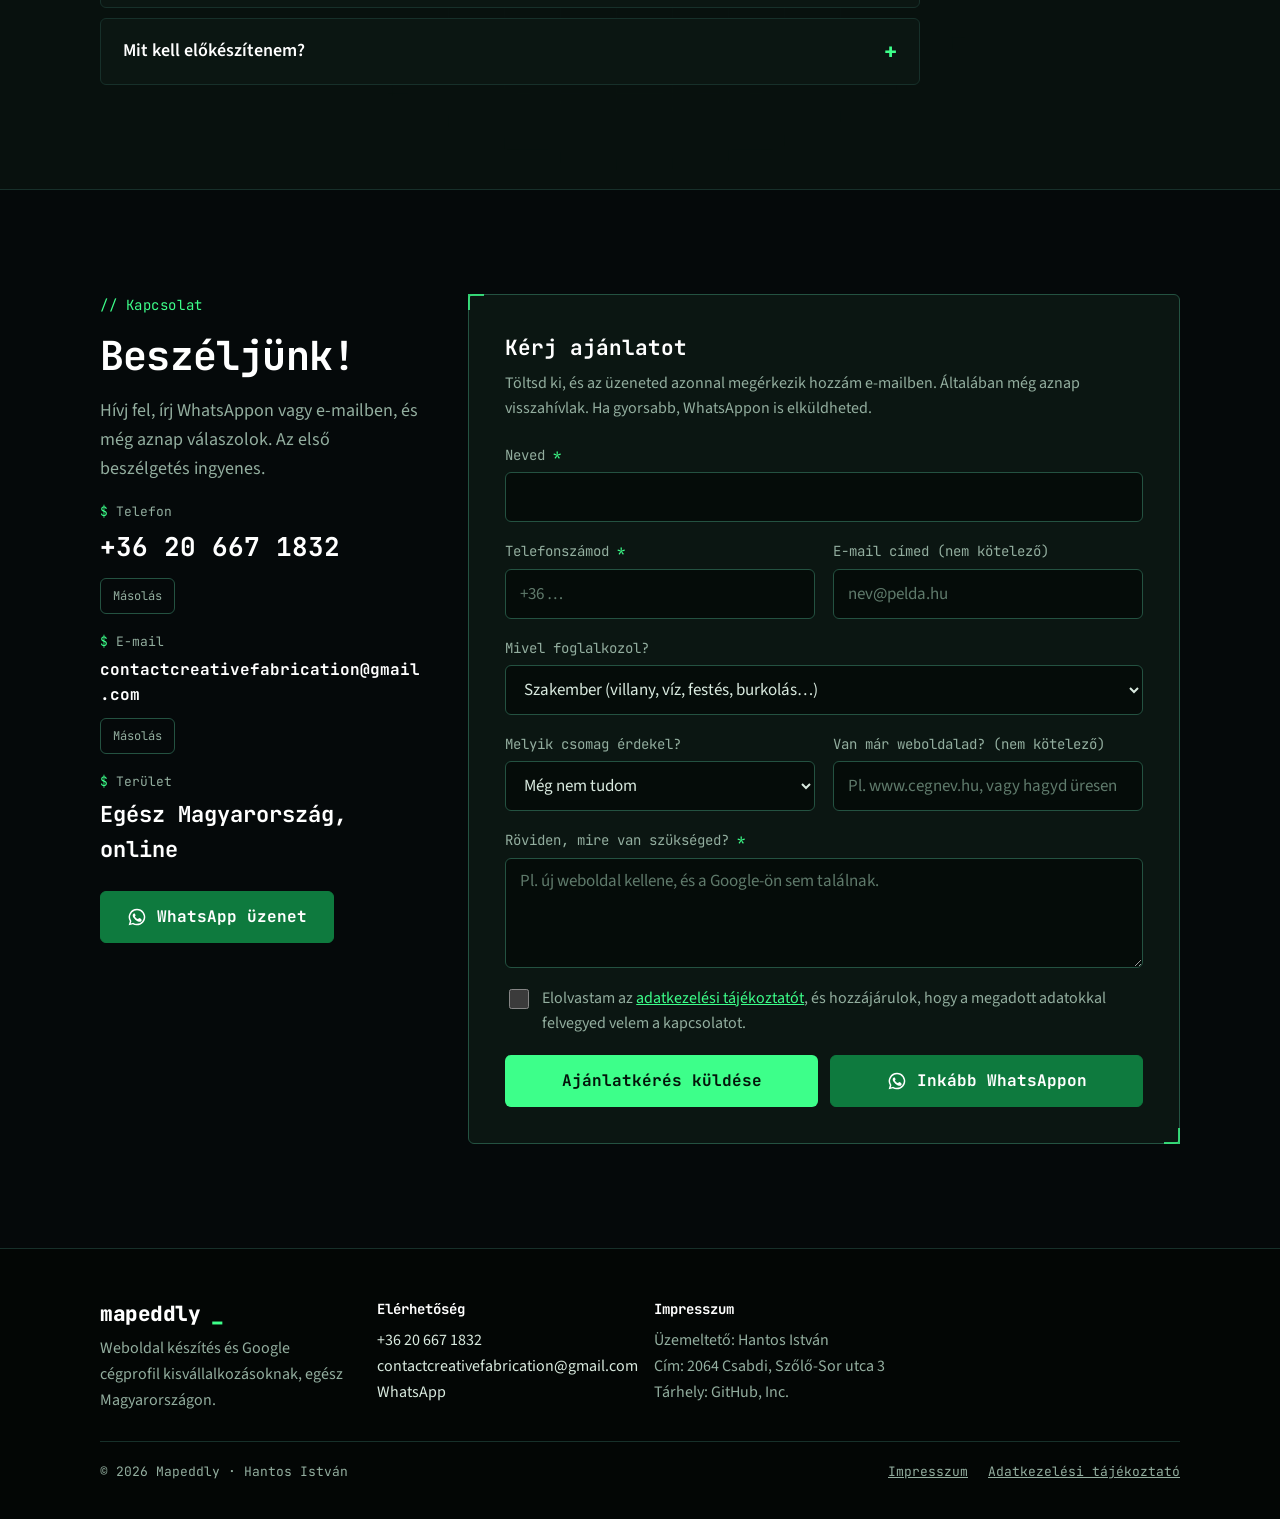
==== commit 6356b6c2: "Átállás mapeddly.com domainre Co-Authored-By: Claude Opus 5.5 <noreply@anthropic.com>" ====
--- a/index.html
+++ b/index.html
@@ -3,21 +3,21 @@
 <head>
 <meta charset="utf-8">
 <meta name="viewport" content="width=device-width, initial-scale=1, viewport-fit=cover">
-<title>Weboldal készítés és Google cégprofil | Megtalálnak</title>
+<title>Weboldal készítés és Google cégprofil | Mapeddly</title>
 <meta name="description" content="Weboldal készítés kisvállalkozásoknak és vállalkozóknak egész Magyarországon: gyors, mobilbarát honlap, Google cégprofil beállítás és havidíjas karbantartás. Kérj ingyenes ajánlatot!">
 <meta property="og:type" content="website">
-<meta property="og:title" content="Weboldal készítés és Google cégprofil | Megtalálnak">
+<meta property="og:title" content="Weboldal készítés és Google cégprofil | Mapeddly">
 <meta property="og:description" content="Te dolgozol, én intézem, hogy megtaláljanak.">
-<meta property="og:url" content="https://techmoon7.github.io/megtalalnak/">
-<meta property="og:image" content="https://techmoon7.github.io/megtalalnak/assets/img/og-image.png">
+<meta property="og:url" content="https://mapeddly.com/">
+<meta property="og:image" content="https://mapeddly.com/assets/img/og-image.png">
 <meta property="og:image:width" content="1200">
 <meta property="og:image:height" content="630">
 <meta name="twitter:card" content="summary_large_image">
 <meta property="og:locale" content="hu_HU">
-<link rel="canonical" href="https://techmoon7.github.io/megtalalnak/">
-<link rel="alternate" hreflang="hu" href="https://techmoon7.github.io/megtalalnak/">
-<link rel="alternate" hreflang="en" href="https://techmoon7.github.io/megtalalnak/en/">
-<link rel="alternate" hreflang="x-default" href="https://techmoon7.github.io/megtalalnak/">
+<link rel="canonical" href="https://mapeddly.com/">
+<link rel="alternate" hreflang="hu" href="https://mapeddly.com/">
+<link rel="alternate" hreflang="en" href="https://mapeddly.com/en/">
+<link rel="alternate" hreflang="x-default" href="https://mapeddly.com/">
 <link rel="apple-touch-icon" href="assets/img/apple-touch-icon.png">
 <link rel="icon" href="assets/img/favicon.svg" type="image/svg+xml">
 <link rel="preload" href="assets/fonts/jetbrains-mono-latin-800-normal.woff2" as="font" type="font/woff2" crossorigin>
@@ -25,7 +25,7 @@
 <link rel="stylesheet" href="assets/fonts/fonts.css">
 <link rel="stylesheet" href="assets/css/style.css">
 <script type="application/ld+json">
-{"@context":"https://schema.org","@type":"ProfessionalService","name":"Megtalálnak","founder":{"@type":"Person","name":"Hantos István"},"description":"Weboldal készítés, honlapkészítés és Google cégprofil beállítás kisvállalkozásoknak egész Magyarországon.","telephone":"+36 20 667 1832","email":"contactcreativefabrication@gmail.com","areaServed":{"@type":"Country","name":"Magyarország"},"serviceType":["Weboldal készítés","Honlapkészítés","Google cégprofil beállítás","Weboldal karbantartás"],"image":"https://techmoon7.github.io/megtalalnak/assets/img/og-image.png","url":"https://techmoon7.github.io/megtalalnak/"}
+{"@context":"https://schema.org","@type":"ProfessionalService","name":"Mapeddly","founder":{"@type":"Person","name":"Hantos István"},"description":"Weboldal készítés, honlapkészítés és Google cégprofil beállítás kisvállalkozásoknak egész Magyarországon.","telephone":"+36 20 667 1832","email":"contactcreativefabrication@gmail.com","areaServed":{"@type":"Country","name":"Magyarország"},"serviceType":["Weboldal készítés","Honlapkészítés","Google cégprofil beállítás","Weboldal karbantartás"],"image":"https://mapeddly.com/assets/img/og-image.png","url":"https://mapeddly.com/"}
 </script>
 </head>
 <body>
@@ -33,9 +33,9 @@
 
 <header class="top">
 <div class="wrap">
-<a class="brand" href="#tartalom" aria-label="Megtalálnak – az oldal eleje">
+<a class="brand" href="#tartalom" aria-label="Mapeddly – az oldal eleje">
 <svg aria-hidden="true" width="30" height="30" viewBox="0 0 32 32"><path d="M16 3c-5.5 0-10 4.3-10 9.6C6 19.6 16 29 16 29s10-9.4 10-16.4C26 7.3 21.5 3 16 3z" fill="none" stroke="#3DFF8A" stroke-width="2.4"></path><circle cx="16" cy="12.6" r="3.4" fill="#3DFF8A"></circle></svg>
-megtalálnak<span class="dot">_</span></a>
+mapeddly<span class="dot">_</span></a>
 <nav class="nav" aria-label="Fő menü">
 <a href="#csomagok">Csomagok</a>
 <a href="#gyik">Kérdések</a>
@@ -266,10 +266,10 @@
 
 <footer class="foot">
 <div class="wrap">
-<div><a class="brand" href="#tartalom">megtalálnak<span class="dot">_</span></a><p>Weboldal készítés és Google cégprofil kisvállalkozásoknak, egész Magyarországon.</p></div>
+<div><a class="brand" href="#tartalom">mapeddly<span class="dot">_</span></a><p>Weboldal készítés és Google cégprofil kisvállalkozásoknak, egész Magyarországon.</p></div>
 <div><strong>Elérhetőség</strong><p><a href="tel:+36206671832">+36 20 667 1832</a><br><a href="mailto:contactcreativefabrication@gmail.com">contactcreativefabrication@gmail.com</a><br><a href="https://wa.me/36206671832" target="_blank" rel="noopener">WhatsApp</a></p></div>
 <div><strong>Impresszum</strong><p>Üzemeltető: Hantos István<br>Cím: 2064 Csabdi, Szőlő-Sor utca 3<br>Tárhely: GitHub, Inc.</p></div>
-<div class="legal"><span>© 2026 Megtalálnak · Hantos István</span><span class="legal-links"><a href="impresszum.html">Impresszum</a><a href="adatvedelem.html">Adatkezelési tájékoztató</a></span></div>
+<div class="legal"><span>© 2026 Mapeddly · Hantos István</span><span class="legal-links"><a href="impresszum.html">Impresszum</a><a href="adatvedelem.html">Adatkezelési tájékoztató</a></span></div>
 </div>
 </footer>
 
@@ -278,7 +278,7 @@
 <script>
 (function(){
   var c=document.getElementById('rain');if(!c||!c.getContext)return;
-  var x=c.getContext('2d'),chars='01アイウエオカキクケコサシスセソ<>/{}=+*ÁÉŐŰMEGTALÁLNAK'.split(''),fs=16,cols,drops,w,h;
+  var x=c.getContext('2d'),chars='01アイウエオカキクケコサシスセソ<>/{}=+*ÁÉŐŰMAPEDDLY'.split(''),fs=16,cols,drops,w,h;
   function size(){var r=c.getBoundingClientRect(),d=Math.min(window.devicePixelRatio||1,2);w=r.width;h=r.height;c.width=w*d;c.height=h*d;x.setTransform(d,0,0,d,0,0);cols=Math.ceil(w/fs);drops=[];for(var i=0;i<cols;i++)drops[i]=Math.random()*-h/fs;x.fillStyle='#05090A';x.fillRect(0,0,w,h)}
   function frame(){x.fillStyle='rgba(5,9,10,0.06)';x.fillRect(0,0,w,h);x.font=fs+'px "JetBrains Mono",monospace';
     for(var i=0;i<cols;i++){var ch=chars[(Math.random()*chars.length)|0],y=drops[i]*fs;
@@ -299,7 +299,7 @@
     if(navigator.clipboard)navigator.clipboard.writeText(t).then(done,function(){});
   })});
   var form=document.getElementById('ajanlat'),msg=document.getElementById('f-msg');if(!form)return;
-  var T={name:'Kérlek, add meg a neved.',tel:'Kérlek, add meg a telefonszámod, hogy vissza tudjalak hívni.',mail:'Ez az e-mail cím nem tűnik helyesnek.',msg:'Írj pár szót arról, mire van szükséged.',ok:'Az elküldéshez fogadd el az adatkezelési tájékoztatót.',opening:'Megnyílt a WhatsApp az előre megírt üzenettel. Ha nem nyílt meg, írj közvetlenül: ',sending:'Küldés…',sent:'Köszönöm, megkaptam az üzeneted! Hamarosan jelentkezem.',failed:'Nem sikerült elküldeni. Próbáld WhatsAppon, vagy írj közvetlenül: ',hello:'Szia! Ajánlatot kérnék a megtalalnak oldalról.',n:'Név',ph:'Telefon',em:'E-mail',b:'Tevékenység',p:'Csomag',w:'Jelenlegi weboldal',m:'Üzenet',subj:'Ajánlatkérés – weboldal'};
+  var T={name:'Kérlek, add meg a neved.',tel:'Kérlek, add meg a telefonszámod, hogy vissza tudjalak hívni.',mail:'Ez az e-mail cím nem tűnik helyesnek.',msg:'Írj pár szót arról, mire van szükséged.',ok:'Az elküldéshez fogadd el az adatkezelési tájékoztatót.',opening:'Megnyílt a WhatsApp az előre megírt üzenettel. Ha nem nyílt meg, írj közvetlenül: ',sending:'Küldés…',sent:'Köszönöm, megkaptam az üzeneted! Hamarosan jelentkezem.',failed:'Nem sikerült elküldeni. Próbáld WhatsAppon, vagy írj közvetlenül: ',hello:'Szia! Ajánlatot kérnék a mapeddly.com oldalról.',n:'Név',ph:'Telefon',em:'E-mail',b:'Tevékenység',p:'Csomag',w:'Jelenlegi weboldal',m:'Üzenet',subj:'Ajánlatkérés – weboldal'};
   var via='send';form.querySelectorAll('[data-via]').forEach(function(b){b.addEventListener('click',function(){via=b.getAttribute('data-via')})});
   var sendBtn=form.querySelector('[data-via="send"]'),sendLabel=sendBtn.textContent;
   function say(t,cls){msg.hidden=false;msg.className='form-msg'+(cls?' '+cls:'');msg.textContent=t}
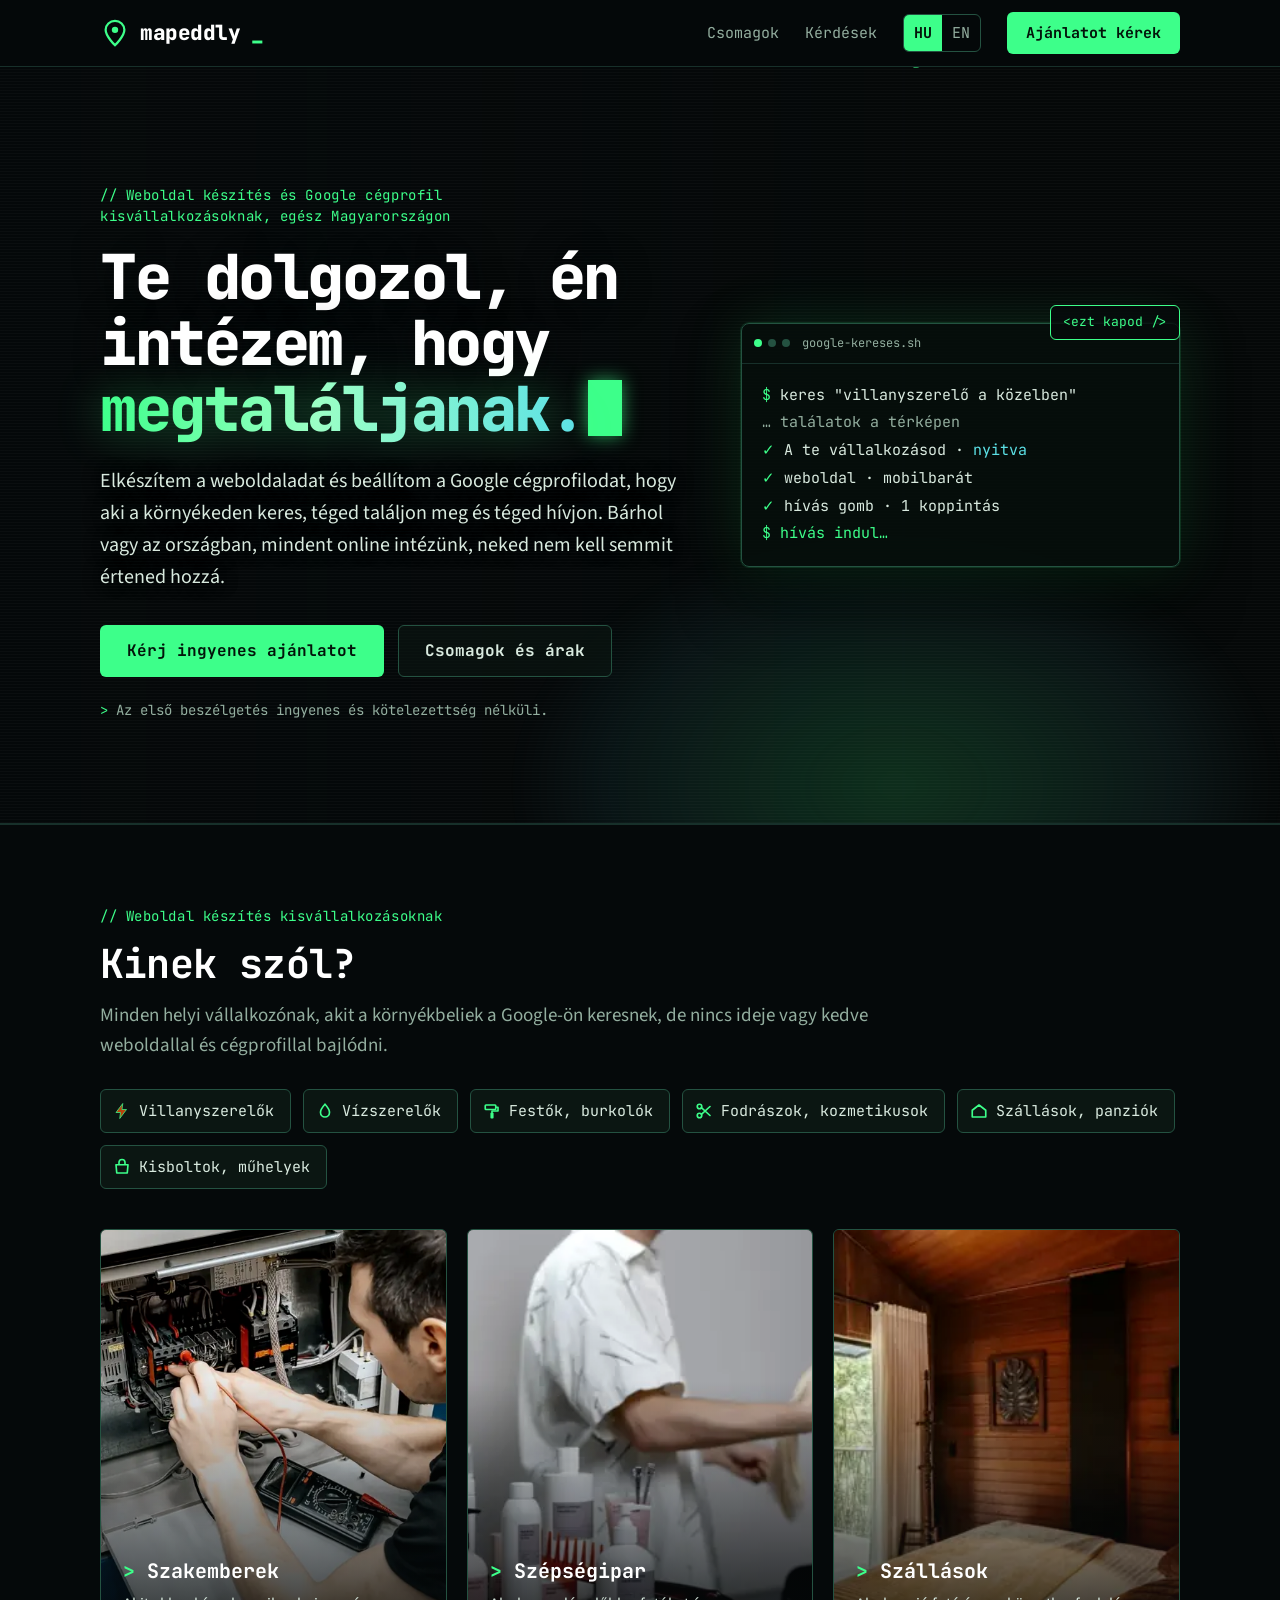
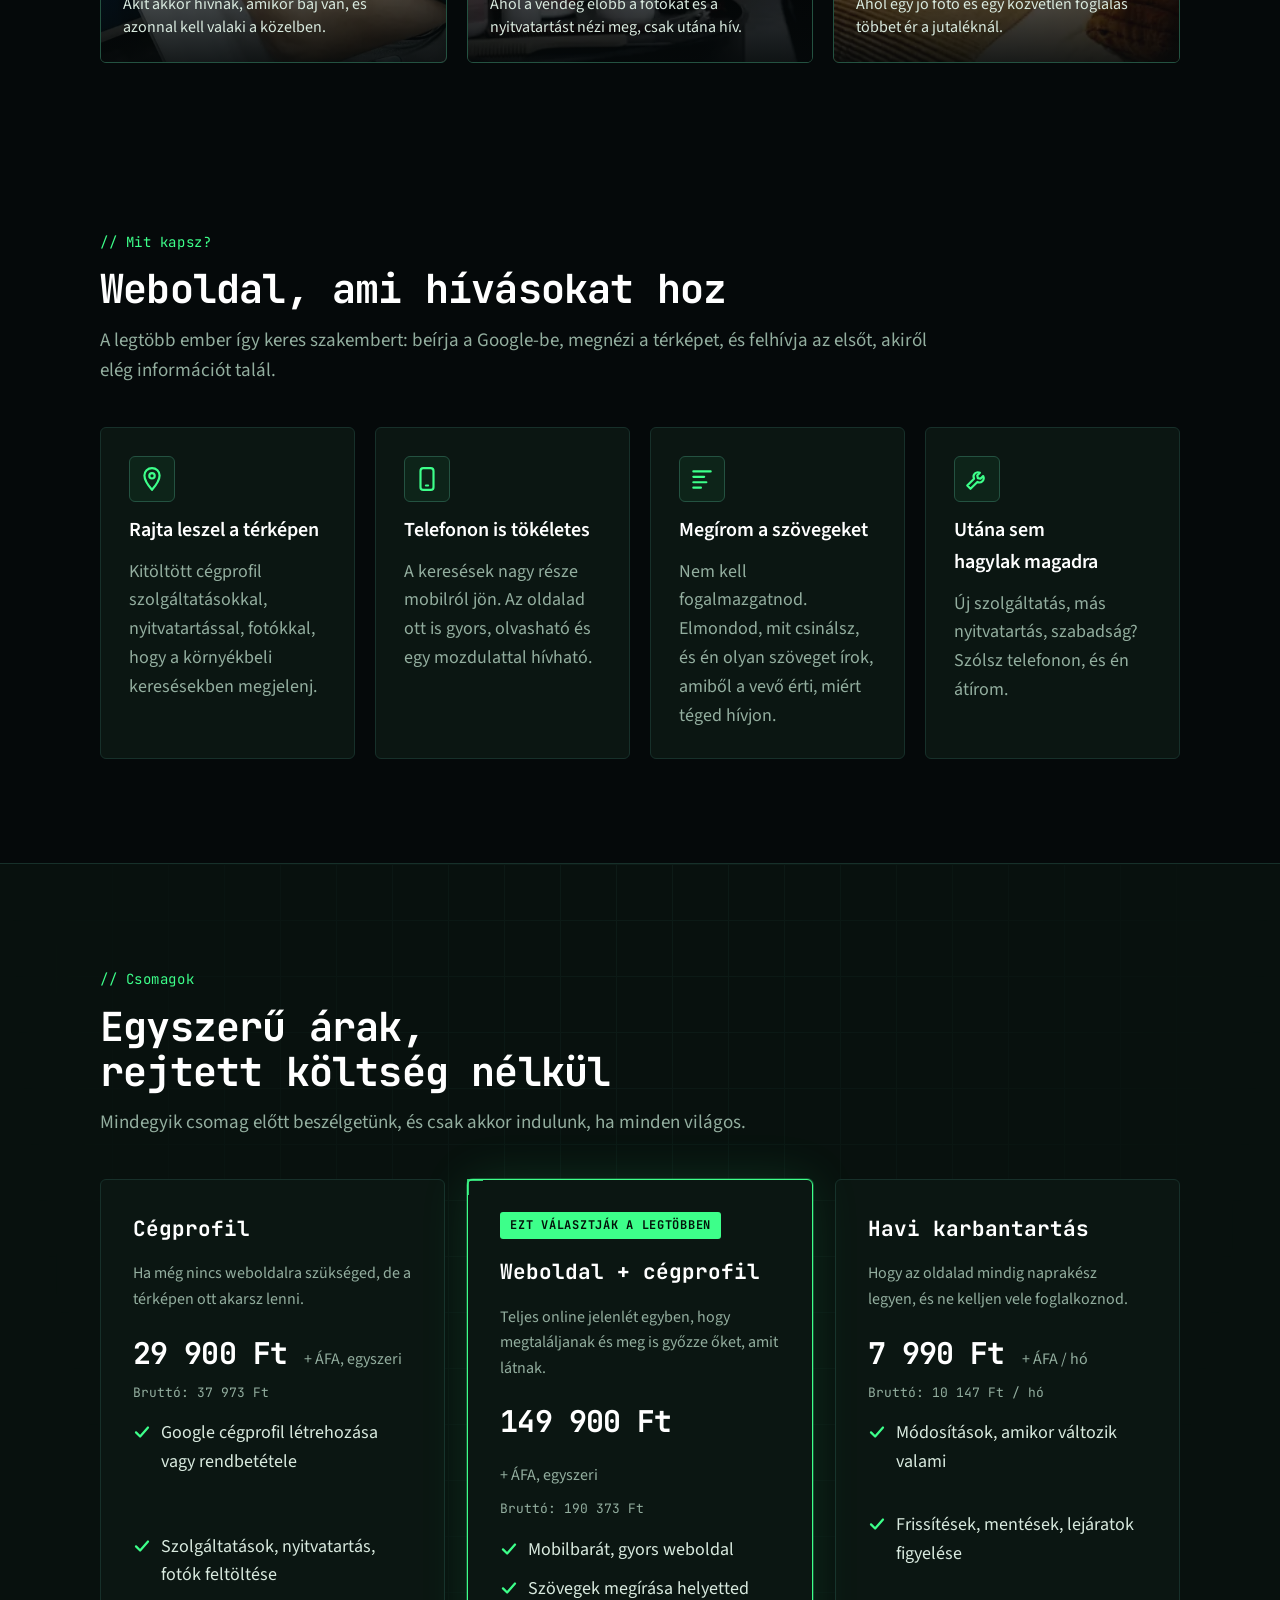
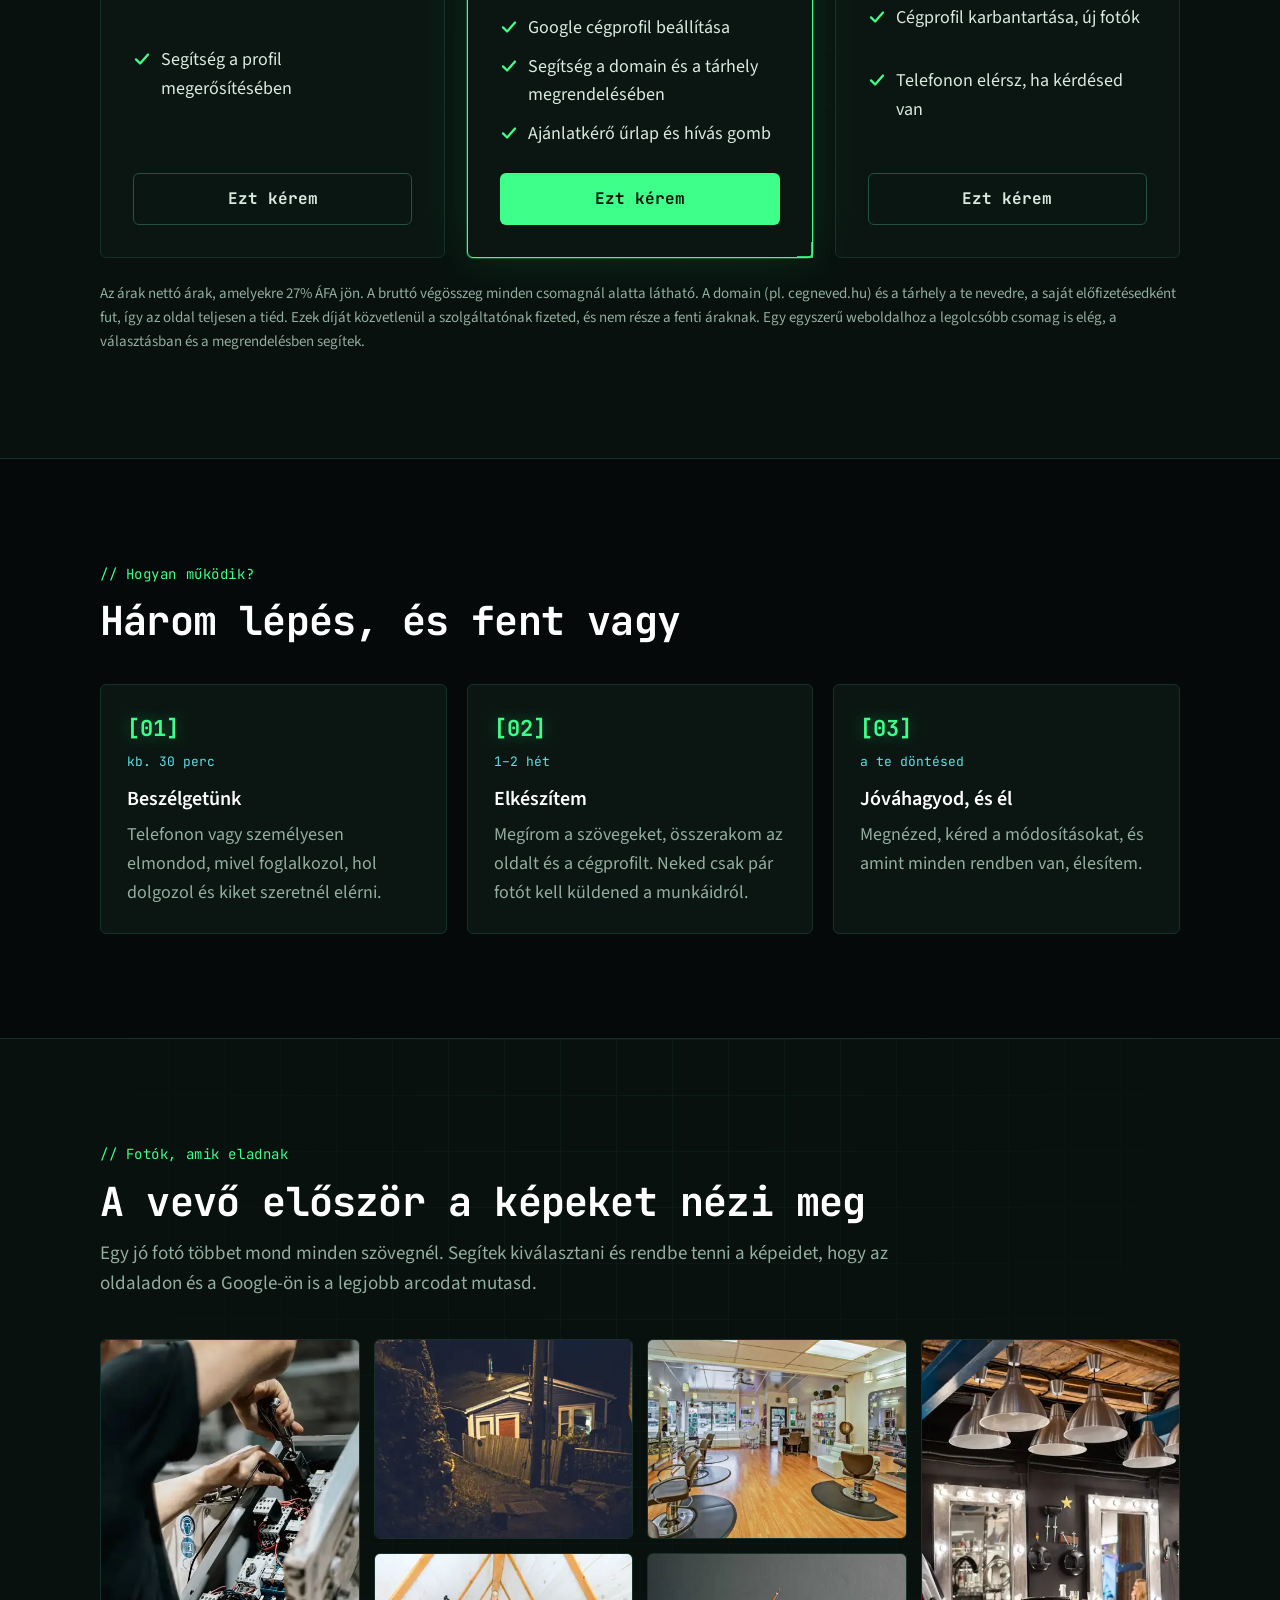
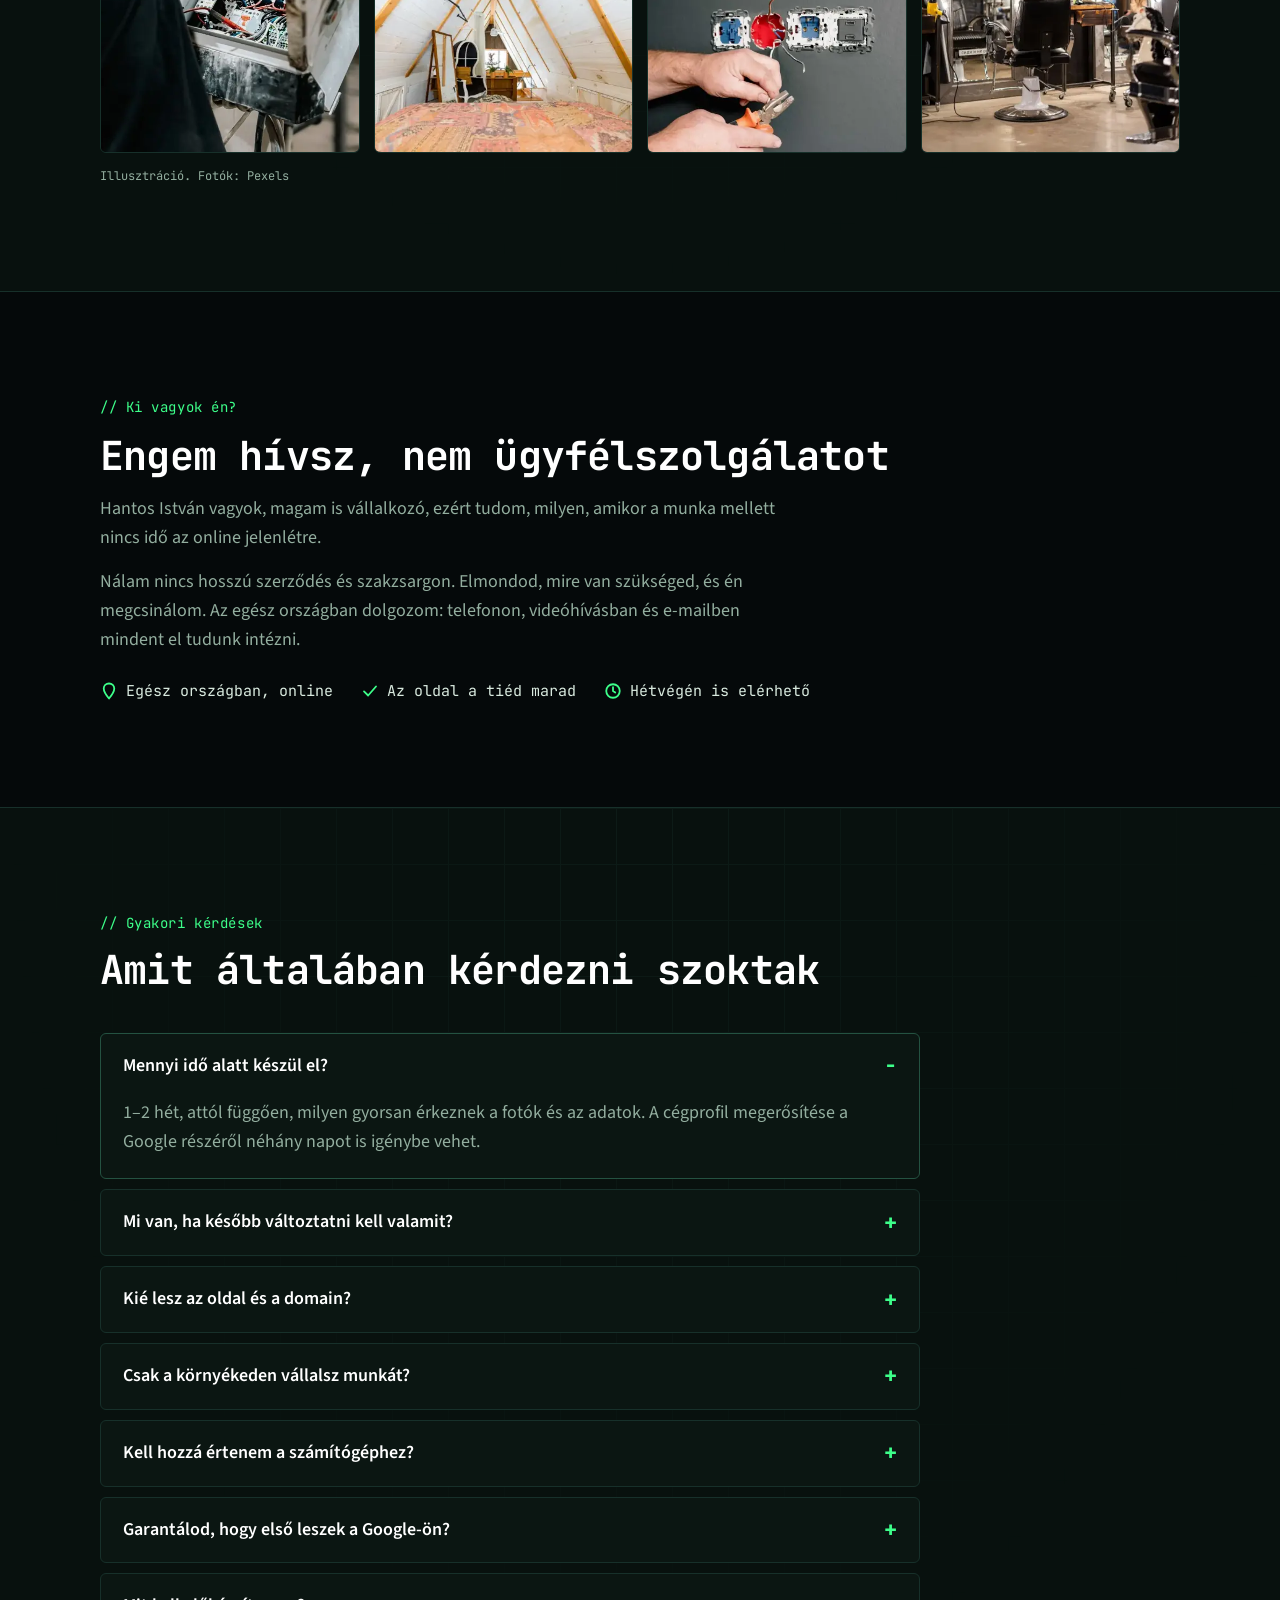
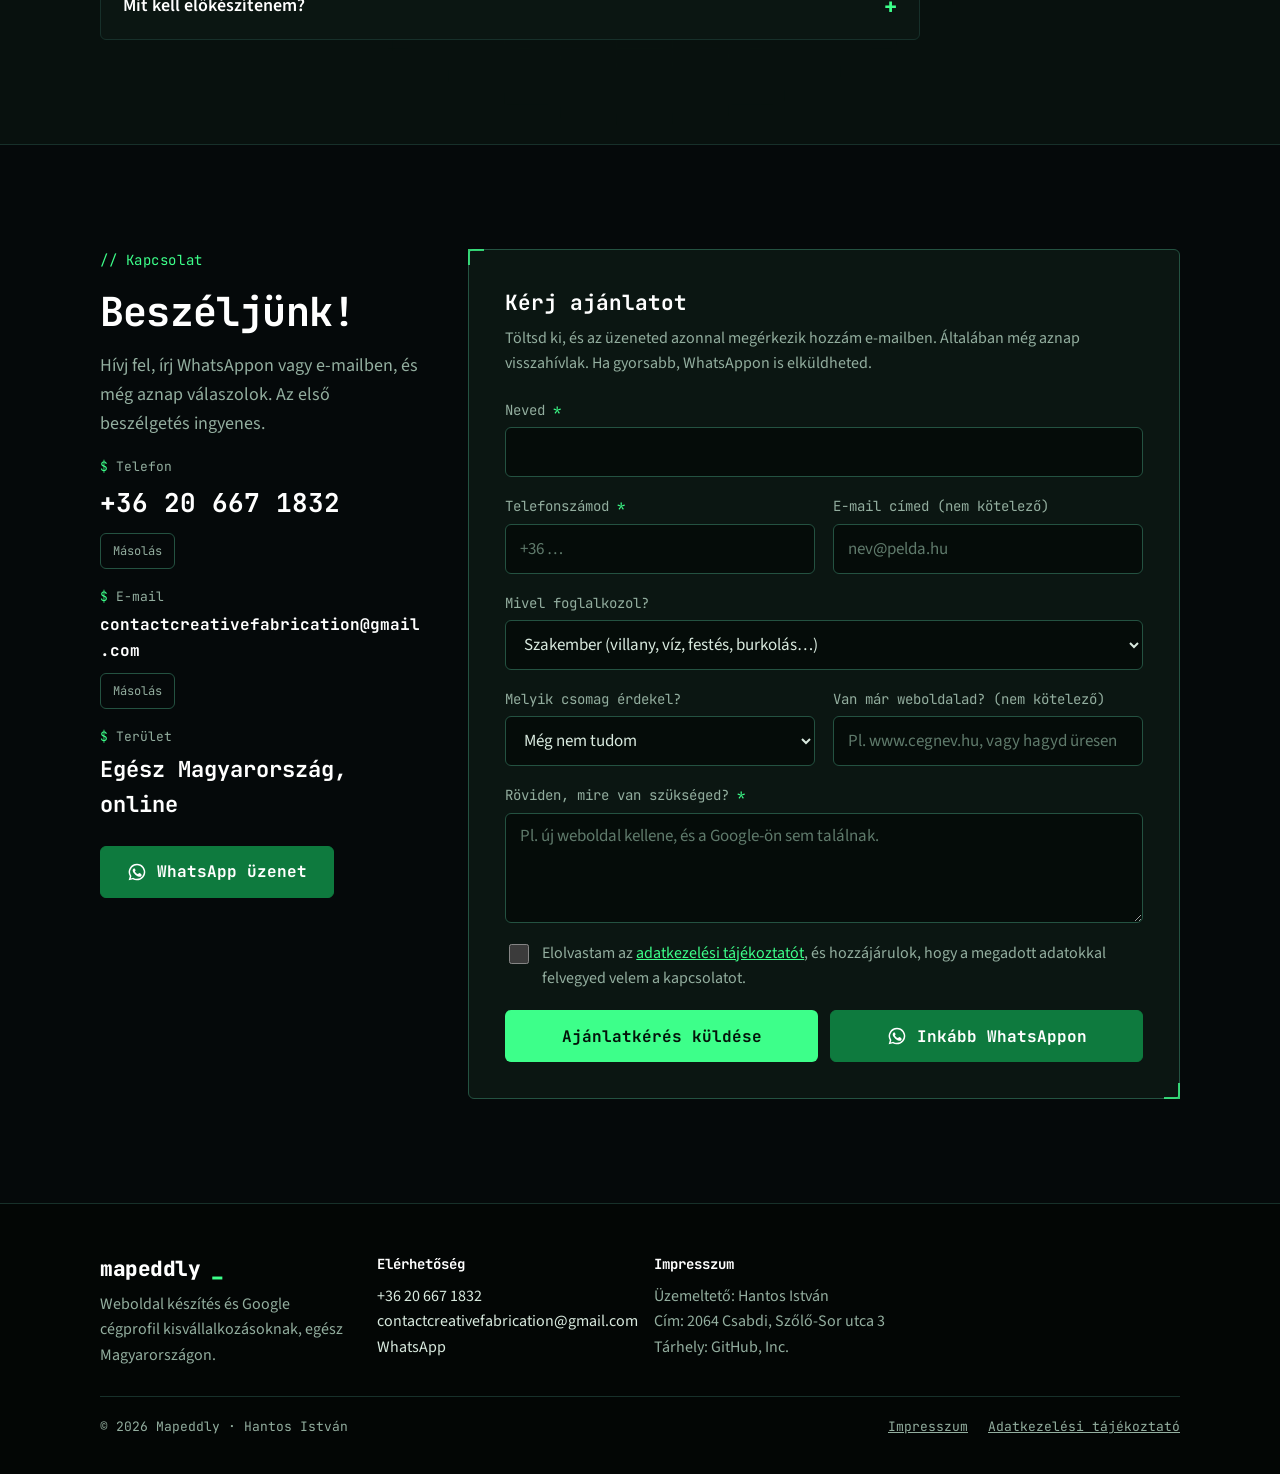
==== commit f6f245e7: "Audit javítások: spamvédelem, gyorsabb mobil, angol megosztási kép, takarítás Co-Authored-By: Claude" ====
--- a/index.html
+++ b/index.html
@@ -4,7 +4,7 @@
 <meta charset="utf-8">
 <meta name="viewport" content="width=device-width, initial-scale=1, viewport-fit=cover">
 <title>Weboldal készítés és Google cégprofil | Mapeddly</title>
-<meta name="description" content="Weboldal készítés kisvállalkozásoknak és vállalkozóknak egész Magyarországon: gyors, mobilbarát honlap, Google cégprofil beállítás és havidíjas karbantartás. Kérj ingyenes ajánlatot!">
+<meta name="description" content="Weboldal készítés kisvállalkozásoknak egész Magyarországon: gyors, mobilbarát honlap, Google cégprofil beállítás és karbantartás. Kérj ingyenes ajánlatot!">
 <meta property="og:type" content="website">
 <meta property="og:title" content="Weboldal készítés és Google cégprofil | Mapeddly">
 <meta property="og:description" content="Te dolgozol, én intézem, hogy megtaláljanak.">
@@ -12,8 +12,11 @@
 <meta property="og:image" content="https://mapeddly.com/assets/img/og-image.png">
 <meta property="og:image:width" content="1200">
 <meta property="og:image:height" content="630">
+<meta property="og:image:alt" content="Mapeddly – Te dolgozol, én intézem, hogy megtaláljanak. Weboldal + Google cégprofil.">
 <meta name="twitter:card" content="summary_large_image">
 <meta property="og:locale" content="hu_HU">
+<meta property="og:locale:alternate" content="en_GB">
+<meta property="og:site_name" content="Mapeddly">
 <link rel="canonical" href="https://mapeddly.com/">
 <link rel="alternate" hreflang="hu" href="https://mapeddly.com/">
 <link rel="alternate" hreflang="en" href="https://mapeddly.com/en/">
@@ -25,7 +28,7 @@
 <link rel="stylesheet" href="assets/fonts/fonts.css">
 <link rel="stylesheet" href="assets/css/style.css">
 <script type="application/ld+json">
-{"@context":"https://schema.org","@type":"ProfessionalService","name":"Mapeddly","founder":{"@type":"Person","name":"Hantos István"},"description":"Weboldal készítés, honlapkészítés és Google cégprofil beállítás kisvállalkozásoknak egész Magyarországon.","telephone":"+36 20 667 1832","email":"contactcreativefabrication@gmail.com","areaServed":{"@type":"Country","name":"Magyarország"},"serviceType":["Weboldal készítés","Honlapkészítés","Google cégprofil beállítás","Weboldal karbantartás"],"image":"https://mapeddly.com/assets/img/og-image.png","url":"https://mapeddly.com/"}
+{"@context":"https://schema.org","@type":"ProfessionalService","name":"Mapeddly","founder":{"@type":"Person","name":"Hantos István"},"description":"Weboldal készítés, honlapkészítés és Google cégprofil beállítás kisvállalkozásoknak egész Magyarországon.","telephone":"+36 20 667 1832","email":"contactcreativefabrication@gmail.com","areaServed":{"@type":"Country","name":"Magyarország"},"serviceType":["Weboldal készítés","Honlapkészítés","Google cégprofil beállítás","Weboldal karbantartás"],"logo":"https://mapeddly.com/assets/img/apple-touch-icon.png","image":"https://mapeddly.com/assets/img/og-image.png","url":"https://mapeddly.com/"}
 </script>
 </head>
 <body>
@@ -93,9 +96,9 @@
 <li><svg aria-hidden="true" width="18" height="18" viewBox="0 0 24 24" fill="none" stroke="#B8430B" stroke-width="2.2" stroke-linecap="round" stroke-linejoin="round"><path d="M4 9h16l-1 11H5zM8 9V6a4 4 0 0 1 8 0v3"></path></svg>Kisboltok, műhelyek</li>
 </ul>
 <div class="cards">
-<figure class="pcard"><img fetchpriority="high" src="assets/img/photos/szakember-1.webp" srcset="assets/img/photos/szakember-1-480.webp 480w, assets/img/photos/szakember-1.webp 675w" sizes="(max-width: 640px) 92vw, 380px" alt="Villanyszerelő méréssel ellenőriz egy elosztószekrényt" width="675" height="1200"><figcaption><b>Szakemberek</b><span>Akit akkor hívnak, amikor baj van, és azonnal kell valaki a közelben.</span></figcaption></figure>
-<figure class="pcard"><img src="assets/img/photos/szepseg-1.webp" srcset="assets/img/photos/szepseg-1-480.webp 480w, assets/img/photos/szepseg-1.webp 1200w" sizes="(max-width: 640px) 92vw, 380px" alt="Fodrász munka közben a szalonban" width="1200" height="857"><figcaption><b>Szépségipar</b><span>Ahol a vendég előbb a fotókat és a nyitvatartást nézi meg, csak utána hív.</span></figcaption></figure>
-<figure class="pcard"><img src="assets/img/photos/szallas-2.webp" srcset="assets/img/photos/szallas-2-480.webp 480w, assets/img/photos/szallas-2.webp 900w" sizes="(max-width: 640px) 92vw, 380px" alt="Faburkolatos vendégszoba nagy ablakkal" width="900" height="600"><figcaption><b>Szállások</b><span>Ahol egy jó fotó és egy közvetlen foglalás többet ér a jutaléknál.</span></figcaption></figure>
+<figure class="pcard"><img src="assets/img/photos/szakember-1.webp" srcset="assets/img/photos/szakember-1-480.webp 480w, assets/img/photos/szakember-1.webp 675w" sizes="(max-width: 640px) 92vw, 380px" alt="Villanyszerelő méréssel ellenőriz egy elosztószekrényt" width="675" height="1200"><figcaption><b>Szakemberek</b><span>Akit akkor hívnak, amikor baj van, és azonnal kell valaki a közelben.</span></figcaption></figure>
+<figure class="pcard"><img loading="lazy" src="assets/img/photos/szepseg-1.webp" srcset="assets/img/photos/szepseg-1-480.webp 480w, assets/img/photos/szepseg-1.webp 1200w" sizes="(max-width: 640px) 92vw, 380px" alt="Fodrász munka közben a szalonban" width="1200" height="857"><figcaption><b>Szépségipar</b><span>Ahol a vendég előbb a fotókat és a nyitvatartást nézi meg, csak utána hív.</span></figcaption></figure>
+<figure class="pcard"><img loading="lazy" src="assets/img/photos/szallas-2.webp" srcset="assets/img/photos/szallas-2-480.webp 480w, assets/img/photos/szallas-2.webp 900w" sizes="(max-width: 640px) 92vw, 380px" alt="Faburkolatos vendégszoba nagy ablakkal" width="900" height="600"><figcaption><b>Szállások</b><span>Ahol egy jó fotó és egy közvetlen foglalás többet ér a jutaléknál.</span></figcaption></figure>
 </div>
 </div>
 </section>
@@ -201,7 +204,6 @@
 
 <section class="sec" aria-labelledby="rolam">
 <div class="wrap about">
-<div class="portrait"><span>Ide jön<br>a fotód</span></div>
 <div class="about-text">
 <span class="eyebrow">Ki vagyok én?</span>
 <h2 id="rolam">Engem hívsz, nem ügyfélszolgálatot</h2>
@@ -256,6 +258,7 @@
 </div>
 <div class="field"><label for="f-uzenet">Röviden, mire van szükséged? <span class="req">*</span></label><textarea id="f-uzenet" name="uzenet" maxlength="1000" required placeholder="Pl. új weboldal kellene, és a Google-ön sem találnak."></textarea></div>
 <label class="check" for="f-ok"><input id="f-ok" name="adatkezeles" type="checkbox" required><span>Elolvastam az <a href="adatvedelem.html">adatkezelési tájékoztatót</a>, és hozzájárulok, hogy a megadott adatokkal felvegyed velem a kapcsolatot.</span></label>
+<div class="hp" aria-hidden="true"><label for="f-hp">Ezt a mezőt hagyd üresen</label><input id="f-hp" name="_honey" type="text" tabindex="-1" autocomplete="off"></div>
 <div class="qbtns"><button class="btn btn-primary" type="submit" data-via="send">Ajánlatkérés küldése</button><button class="btn btn-wa" type="submit" data-via="wa"><svg aria-hidden="true" width="20" height="20" viewBox="0 0 24 24" fill="currentColor"><path d="M12 2a10 10 0 0 0-8.6 15.1L2 22l5-1.3A10 10 0 1 0 12 2zm0 18.2a8.2 8.2 0 0 1-4.2-1.1l-.3-.2-3 .8.8-2.9-.2-.3A8.2 8.2 0 1 1 12 20.2zm4.5-6.1c-.2-.1-1.5-.7-1.7-.8-.2-.1-.4-.1-.6.1l-.8 1c-.1.2-.3.2-.5.1a6.7 6.7 0 0 1-3.3-2.9c-.3-.4.2-.4.7-1.3.1-.2 0-.3 0-.4l-.8-1.8c-.2-.5-.4-.4-.6-.4h-.5a1 1 0 0 0-.7.3 3 3 0 0 0-.9 2.2 5.2 5.2 0 0 0 1.1 2.8 11.9 11.9 0 0 0 4.6 4c1.7.7 2.4.8 3.2.7.5-.1 1.5-.6 1.7-1.2.2-.6.2-1.1.2-1.2-.1-.1-.2-.2-.4-.3z"/></svg>Inkább WhatsAppon</button></div>
 <p class="form-msg" id="f-msg" role="status" aria-live="polite" hidden></p>
 </form>
@@ -312,6 +315,7 @@
     if(!d.uz){say(T.msg);f.uzenet.focus();return}
     if(!f.adatkezeles.checked){say(T.ok);f.adatkezeles.focus();return}
     var page=location.href.split('#')[0];
+    if(f._honey.value){form.reset();say(T.sent,'ok');return}
     if(via==='wa'){
       var lines=[T.hello,'',T.n+': '+d.nev,T.ph+': '+d.tel];if(d.email)lines.push(T.em+': '+d.email);
       lines.push(T.b+': '+d.tip,T.p+': '+d.csomag);if(d.web)lines.push(T.w+': '+d.web);
--- a/assets/fonts/fonts.css
+++ b/assets/fonts/fonts.css
@@ -1,9 +1,3 @@
-@font-face{font-family:'Bricolage Grotesque';font-style:normal;font-weight:500;font-display:swap;src:url('../fonts/bricolage-grotesque-latin-500-normal.woff2') format('woff2');unicode-range:U+0000-00FF,U+0131,U+0152-0153,U+02BB-02BC,U+02C6,U+02DA,U+02DC,U+0304,U+0308,U+0329,U+2000-206F,U+2074,U+20AC,U+2122,U+2191,U+2193,U+2212,U+2215,U+FEFF,U+FFFD}
-@font-face{font-family:'Bricolage Grotesque';font-style:normal;font-weight:500;font-display:swap;src:url('../fonts/bricolage-grotesque-latin-ext-500-normal.woff2') format('woff2');unicode-range:U+0100-02AF,U+0304,U+0308,U+0329,U+1E00-1E9F,U+1EF2-1EFF,U+2020,U+20A0-20AB,U+20AD-20C0,U+2113,U+2C60-2C7F,U+A720-A7FF}
-@font-face{font-family:'Bricolage Grotesque';font-style:normal;font-weight:700;font-display:swap;src:url('../fonts/bricolage-grotesque-latin-700-normal.woff2') format('woff2');unicode-range:U+0000-00FF,U+0131,U+0152-0153,U+02BB-02BC,U+02C6,U+02DA,U+02DC,U+0304,U+0308,U+0329,U+2000-206F,U+2074,U+20AC,U+2122,U+2191,U+2193,U+2212,U+2215,U+FEFF,U+FFFD}
-@font-face{font-family:'Bricolage Grotesque';font-style:normal;font-weight:700;font-display:swap;src:url('../fonts/bricolage-grotesque-latin-ext-700-normal.woff2') format('woff2');unicode-range:U+0100-02AF,U+0304,U+0308,U+0329,U+1E00-1E9F,U+1EF2-1EFF,U+2020,U+20A0-20AB,U+20AD-20C0,U+2113,U+2C60-2C7F,U+A720-A7FF}
-@font-face{font-family:'Bricolage Grotesque';font-style:normal;font-weight:800;font-display:swap;src:url('../fonts/bricolage-grotesque-latin-800-normal.woff2') format('woff2');unicode-range:U+0000-00FF,U+0131,U+0152-0153,U+02BB-02BC,U+02C6,U+02DA,U+02DC,U+0304,U+0308,U+0329,U+2000-206F,U+2074,U+20AC,U+2122,U+2191,U+2193,U+2212,U+2215,U+FEFF,U+FFFD}
-@font-face{font-family:'Bricolage Grotesque';font-style:normal;font-weight:800;font-display:swap;src:url('../fonts/bricolage-grotesque-latin-ext-800-normal.woff2') format('woff2');unicode-range:U+0100-02AF,U+0304,U+0308,U+0329,U+1E00-1E9F,U+1EF2-1EFF,U+2020,U+20A0-20AB,U+20AD-20C0,U+2113,U+2C60-2C7F,U+A720-A7FF}
 @font-face{font-family:'Source Sans 3';font-style:normal;font-weight:400;font-display:swap;src:url('../fonts/source-sans-3-latin-400-normal.woff2') format('woff2');unicode-range:U+0000-00FF,U+0131,U+0152-0153,U+02BB-02BC,U+02C6,U+02DA,U+02DC,U+0304,U+0308,U+0329,U+2000-206F,U+2074,U+20AC,U+2122,U+2191,U+2193,U+2212,U+2215,U+FEFF,U+FFFD}
 @font-face{font-family:'Source Sans 3';font-style:normal;font-weight:400;font-display:swap;src:url('../fonts/source-sans-3-latin-ext-400-normal.woff2') format('woff2');unicode-range:U+0100-02AF,U+0304,U+0308,U+0329,U+1E00-1E9F,U+1EF2-1EFF,U+2020,U+20A0-20AB,U+20AD-20C0,U+2113,U+2C60-2C7F,U+A720-A7FF}
 @font-face{font-family:'Source Sans 3';font-style:normal;font-weight:600;font-display:swap;src:url('../fonts/source-sans-3-latin-600-normal.woff2') format('woff2');unicode-range:U+0000-00FF,U+0131,U+0152-0153,U+02BB-02BC,U+02C6,U+02DA,U+02DC,U+0304,U+0308,U+0329,U+2000-206F,U+2074,U+20AC,U+2122,U+2191,U+2193,U+2212,U+2215,U+FEFF,U+FFFD}
--- a/assets/css/style.css
+++ b/assets/css/style.css
@@ -1,4 +1,4 @@
-/* Megtalálnak – "terminál" megjelenés
+/* Mapeddly – "terminál" megjelenés
    Elrendezés: egyoszlopos lap, 1120px-es sáv; fejlécben kódeső, kártyák sarokjelölőkkel, címek monospace betűvel.
    Egy tudatos sötét megjelenés, minden szín tokenből. */
 :root{
@@ -13,7 +13,6 @@
   --green-2:#22C26A;
   --on-green:#03140A;  /* szöveg zöld gombon */
   --cyan:#5CE1E6;      /* ritka második kiemelés */
-  --ph:#FFE36B;        /* kitöltendő helyőrzők */
   --display:'JetBrains Mono','Consolas',ui-monospace,monospace;
   --body:'Source Sans 3','Segoe UI',system-ui,sans-serif;
   --mono:'JetBrains Mono','Consolas',ui-monospace,monospace;
@@ -37,7 +36,6 @@
 .sec-head p{margin:0;color:var(--muted);font-size:19px}
 .eyebrow{font-family:var(--mono);font-size:14px;font-weight:400;letter-spacing:.04em;color:var(--green)}
 .eyebrow::before{content:"// "}
-.ph{background:var(--ph);color:#2A2200;border-radius:3px;padding:0 .25em;box-decoration-break:clone;-webkit-box-decoration-break:clone}
 .skip{position:absolute;left:-9999px}
 .skip:focus{left:16px;top:16px;background:var(--bg);padding:8px 12px;z-index:20}
 
@@ -87,8 +85,6 @@
 .hero .note{margin:22px 0 0;color:var(--muted);font-family:var(--mono);font-size:14px}
 .hero .note::before{content:"> ";color:var(--green)}
 .visual{position:relative;min-height:540px;display:flex;justify-content:center}
-.phone{width:250px;border-radius:38px;padding:10px;background:#020504;box-shadow:0 0 0 1px var(--line-2),0 0 60px rgba(61,255,138,.18),0 30px 60px rgba(0,0,0,.6);position:relative}
-.phone img{border-radius:29px;width:100%;aspect-ratio:390/844;object-fit:cover;object-position:top}
 .term{position:absolute;left:-24px;bottom:30px;width:300px;max-width:86%;background:rgba(6,14,11,.94);border:1px solid var(--line-2);border-radius:8px;box-shadow:0 0 0 1px rgba(61,255,138,.08),0 24px 50px rgba(0,0,0,.6);font-family:var(--mono);font-size:13px;line-height:1.7;color:var(--text);overflow:hidden}
 .term .tb{display:flex;align-items:center;gap:6px;padding:8px 12px;border-bottom:1px solid var(--line);color:var(--muted);font-size:12px}
 .term .tb i{width:8px;height:8px;border-radius:50%;background:var(--line-2)}
@@ -101,7 +97,6 @@
 .term .c{color:var(--cyan)}
 .visual .tag{position:absolute;right:-6px;top:36px;border:1px solid var(--green);color:var(--green);background:rgba(5,9,10,.8);font-family:var(--mono);font-size:13px;padding:6px 12px;border-radius:var(--r)}
 @media (max-width:880px){.hero .wrap{grid-template-columns:1fr}.visual{min-height:0;padding-bottom:20px}.term{left:0}}
-@media (max-width:420px){.phone{width:210px}.term{width:260px;bottom:10px}}
 
 /* sarokjelölős kártya */
 .corner{position:relative}
@@ -145,25 +140,9 @@
 .steps p{margin:0;color:var(--muted)}
 .steps .t{display:block;font-family:var(--mono);font-size:13px;color:var(--cyan)}
 
-/* munkák */
-.works{display:grid;grid-template-columns:repeat(auto-fit,minmax(300px,1fr));gap:28px}
-.work{display:grid;gap:12px;text-decoration:none;color:inherit}
-.shot{position:relative;padding-right:46px;padding-bottom:26px}
-.browser{border-radius:8px;overflow:hidden;border:1px solid var(--line-2);background:var(--panel);box-shadow:0 18px 40px rgba(0,0,0,.5);transition:transform .2s ease,box-shadow .2s ease}
-.browser .bar{display:flex;gap:6px;padding:9px 12px;background:#0E1C17;border-bottom:1px solid var(--line)}
-.browser .bar i{width:9px;height:9px;border-radius:50%;background:var(--line-2)}
-.browser img{aspect-ratio:1280/800;object-fit:cover;object-position:top;width:100%}
-.mini{position:absolute;right:0;bottom:0;width:92px;border-radius:16px;padding:5px;background:#020504;box-shadow:0 0 0 1px var(--line-2),0 12px 24px rgba(0,0,0,.6)}
-.mini img{border-radius:12px;aspect-ratio:390/700;object-fit:cover;object-position:top;width:100%}
-.work:hover .browser{transform:translateY(-3px);box-shadow:0 0 0 1px var(--green),0 18px 40px rgba(0,0,0,.5),0 0 40px rgba(61,255,138,.15)}
-.work h3{margin:0;font-size:20px;font-family:var(--mono)}
-.work p{margin:0;color:var(--muted);font-size:16px}
-.work .go{font-family:var(--mono);font-size:15px;color:var(--green)}
 
 /* rólam */
 .about{display:flex;flex-wrap:wrap;gap:48px;align-items:center}
-.portrait{flex:0 0 260px;max-width:100%;aspect-ratio:1/1;border-radius:var(--r);background:var(--panel);border:1px dashed var(--line-2);display:grid;place-items:center;overflow:hidden}
-.portrait span{color:var(--muted);font-family:var(--mono);font-size:14px;text-align:center;padding:20px}
 .about-text{flex:999 1 420px;min-width:0;display:grid;gap:16px}
 .about-text p{margin:0;color:var(--muted);max-width:38em}
 .facts{display:flex;flex-wrap:wrap;gap:10px 28px;padding:0;margin:8px 0 0;list-style:none;font-family:var(--mono);font-size:15px}
@@ -221,7 +200,6 @@
 .doc h1{font-family:var(--display);font-size:clamp(30px,4.4vw,42px);letter-spacing:-.03em;margin:0 0 12px;color:#fff}
 .doc h2{font-size:22px;margin:36px 0 10px}
 .doc p,.doc li{color:var(--muted)}
-.doc .warn{background:var(--ph);color:#2A2200;border-radius:var(--r);padding:14px 16px;font-size:16px}
 .glow{position:absolute;inset:auto -10% -40% 30%;height:90%;pointer-events:none;background:radial-gradient(closest-side,rgba(61,255,138,.16),rgba(92,225,230,.06) 55%,transparent 75%);filter:blur(10px)}
 .hero h1 span{background:linear-gradient(92deg,#3DFF8A 0%,#9BFFC5 45%,#5CE1E6 100%);-webkit-background-clip:text;background-clip:text;color:transparent;text-shadow:none;filter:drop-shadow(0 0 22px rgba(61,255,138,.35))}
 .term .tc>span{white-space:nowrap;overflow:hidden;text-overflow:ellipsis}
@@ -229,25 +207,12 @@
 .term .tc>span:nth-child(1){animation-delay:.4s}.term .tc>span:nth-child(2){animation-delay:1.2s}.term .tc>span:nth-child(3){animation-delay:1.9s}.term .tc>span:nth-child(4){animation-delay:2.4s}.term .tc>span:nth-child(5){animation-delay:2.9s}.term .tc>span:nth-child(6){animation-delay:3.6s}
 @keyframes line{to{opacity:1}}
 @media (prefers-reduced-motion:reduce){.term .tc>span{opacity:1}}
-/* élő előnézet: a mintaoldal kicsinyítve, alatta képernyőkép tartaléknak */
-.frame{position:relative;overflow:hidden}
-.frame>img{position:relative;z-index:0}
-.frame iframe{position:absolute;top:0;left:0;border:0;transform-origin:0 0;pointer-events:none;z-index:1;opacity:0;transition:opacity .4s;background:transparent}
-.frame.live iframe{opacity:1}
-.browser .frame{aspect-ratio:1280/800}
-.mini .frame{aspect-ratio:390/700;border-radius:12px}
-.phone .frame{aspect-ratio:390/844;border-radius:29px}
 /* fejléc kép: csak a terminál (mintaoldalak nélkül) */
 .visual{min-height:0;align-items:center}
 .visual .term{position:relative;left:auto;bottom:auto;width:100%;max-width:440px;font-size:15px;line-height:1.85;box-shadow:0 0 0 1px rgba(61,255,138,.12),0 0 60px rgba(61,255,138,.14),0 30px 60px rgba(0,0,0,.6)}
 .visual .term .tc{padding:18px 20px}
 .visual .tag{top:-18px;right:0}
 @media (max-width:880px){.visual{padding-top:18px}}
-/* nyelvváltó */
-.nav a.lang{font-family:var(--mono);font-size:13px;border:1px solid var(--line-2);border-radius:var(--r);padding:6px 10px;color:var(--text)}
-.nav a.lang:hover{border-color:var(--green);color:var(--green)}
-@media (max-width:820px){.nav a.lang{display:inline-block}}
-@media (max-width:640px){.nav a.lang{display:inline-block}}
 /* kinek szól: fotókártyák */
 .cards{display:grid;grid-template-columns:repeat(auto-fit,minmax(260px,1fr));gap:20px;margin-top:12px}
 .pcard{position:relative;margin:0;border-radius:var(--r);overflow:hidden;border:1px solid var(--line-2);aspect-ratio:4/5;max-width:100%;background:var(--panel)}
